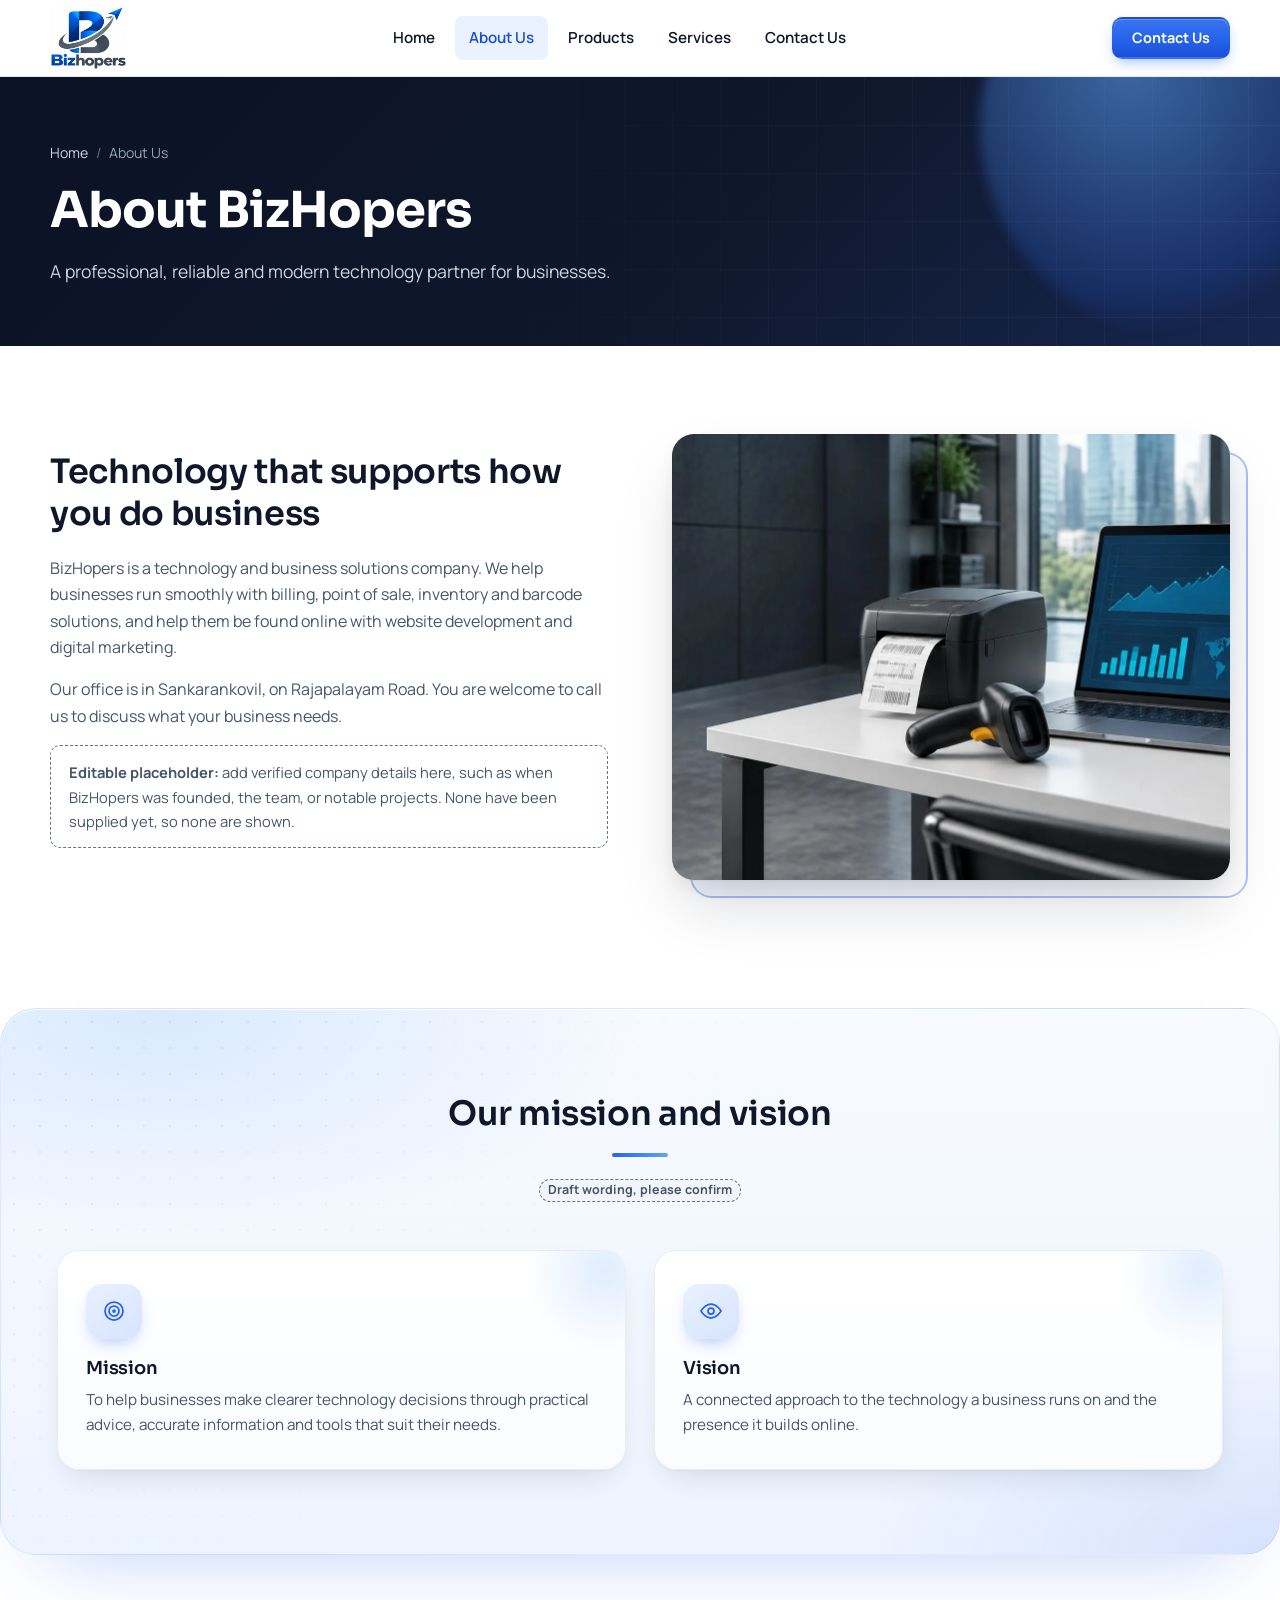
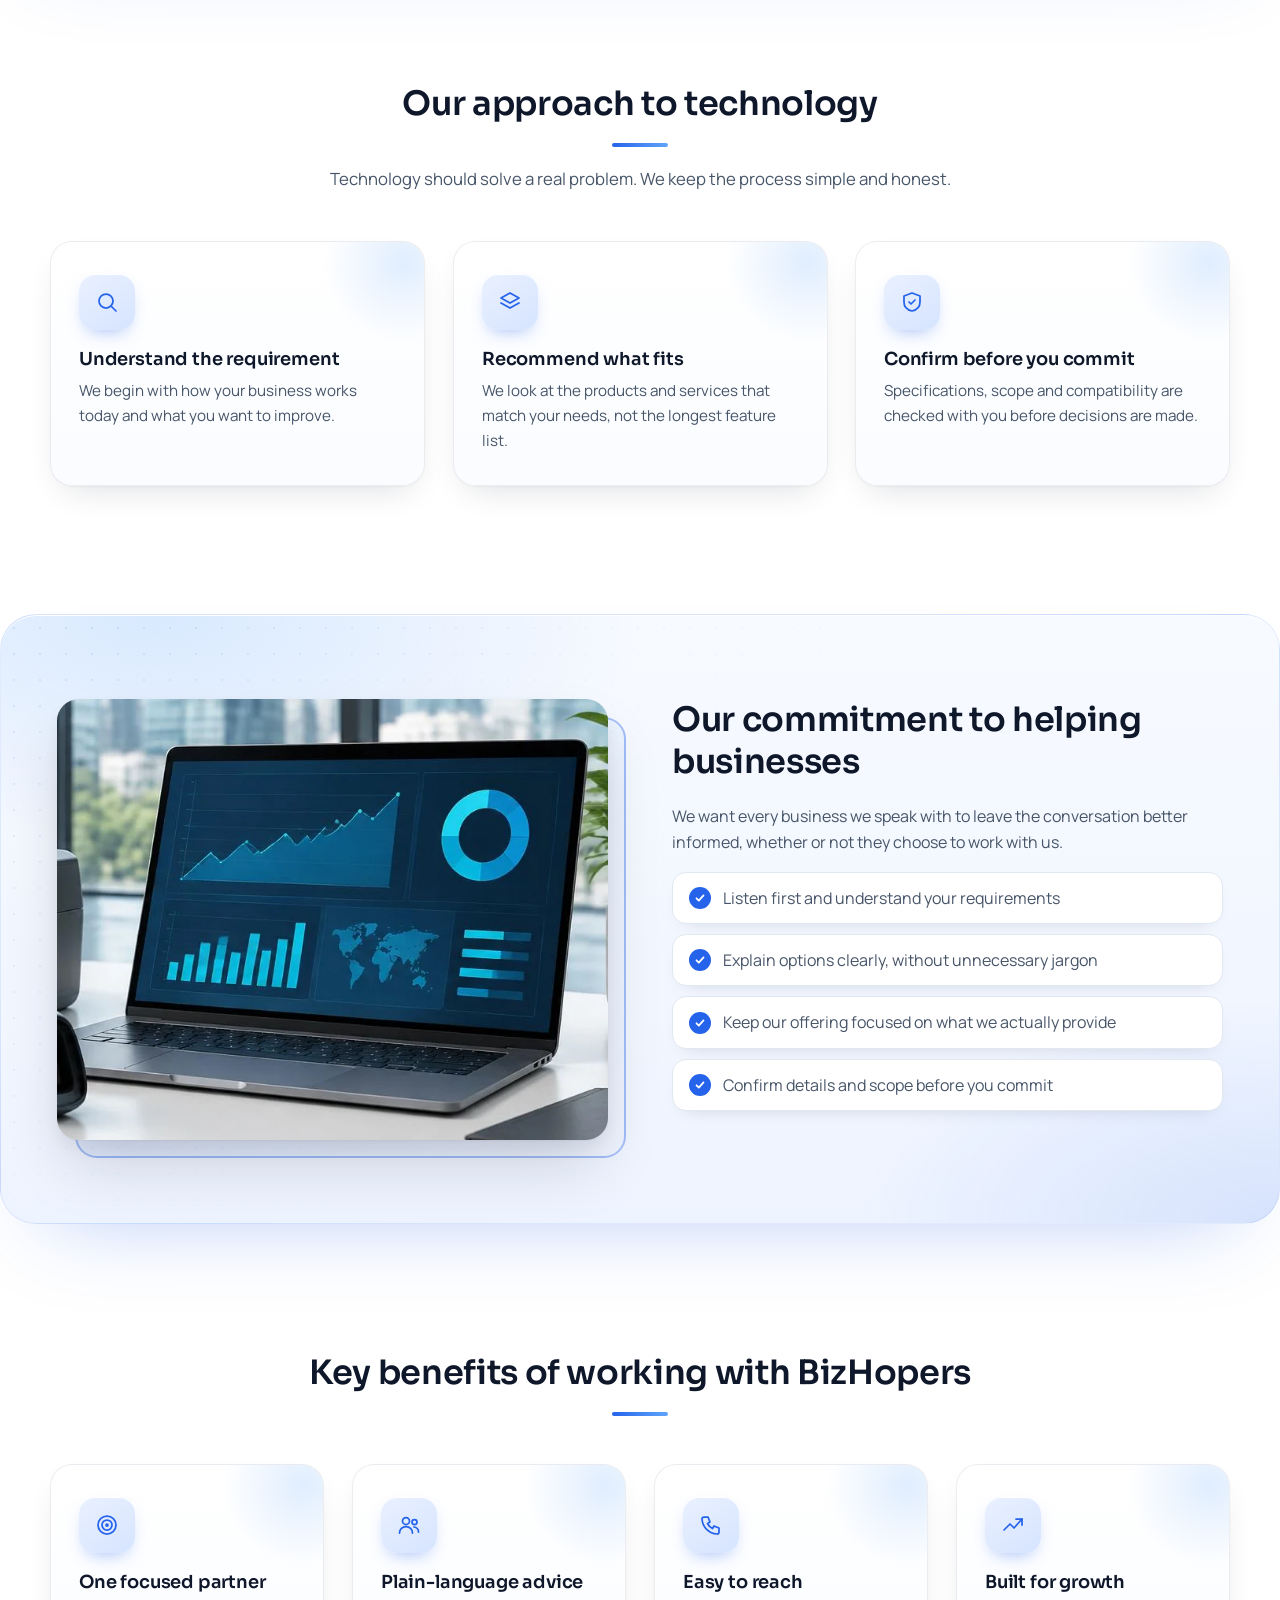
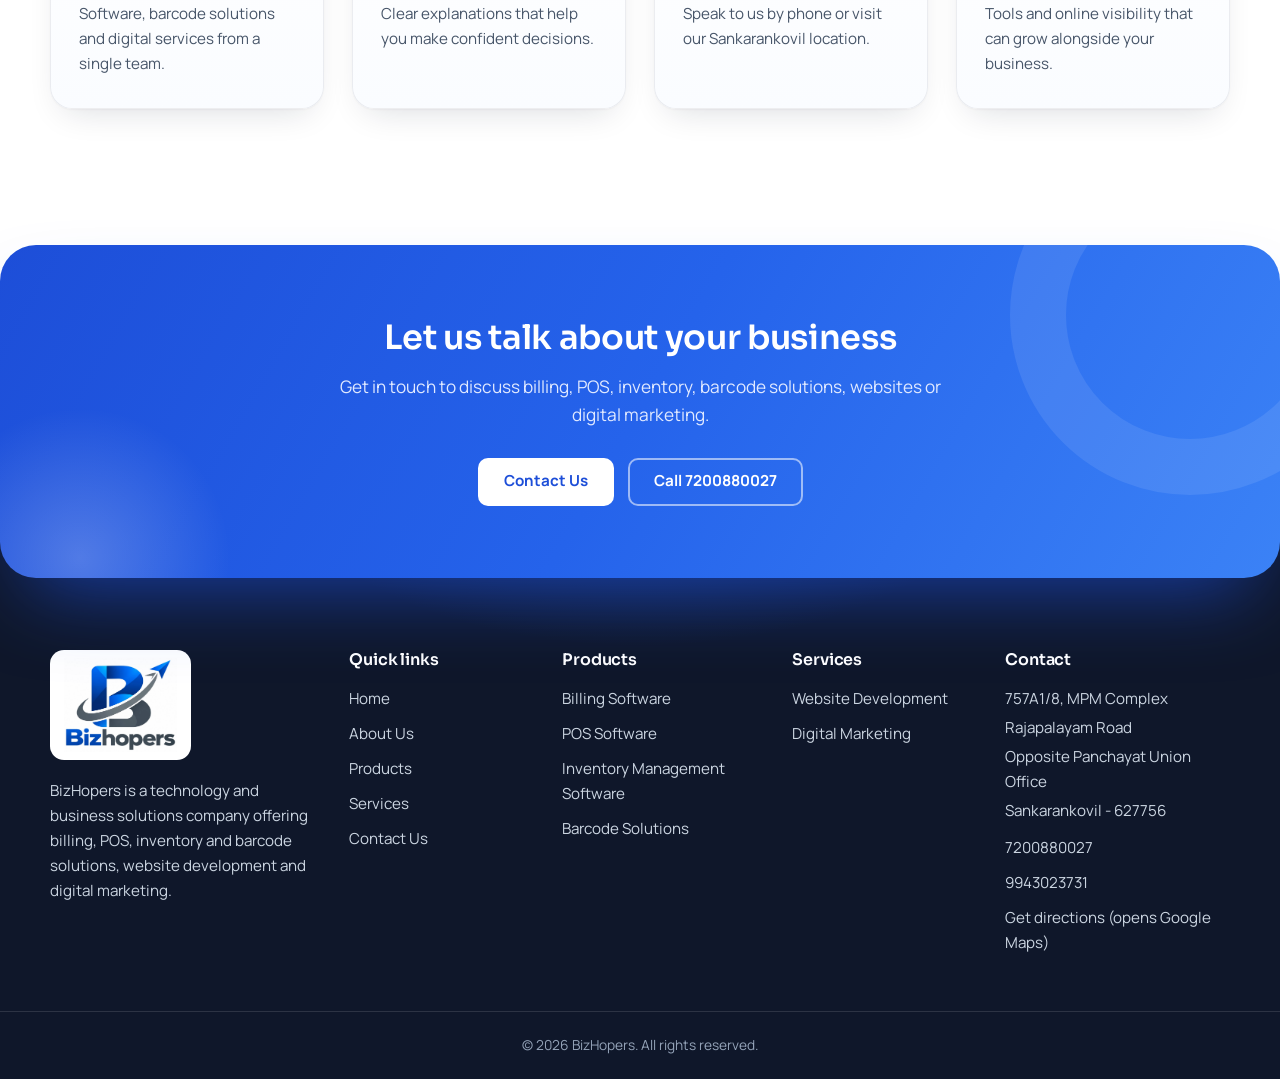
==== about.html @ 930897b9 "Add files via upload" ====
<!DOCTYPE html>
<html lang="en">
<head>
<meta charset="utf-8">
<meta name="viewport" content="width=device-width, initial-scale=1">
<title>About Us | BizHopers Technology &amp; Business Solutions</title>
<meta name="description" content="Learn about BizHopers, a technology and business solutions company in Sankarankovil offering billing, POS, inventory, barcode, website and digital marketing solutions.">
<meta property="og:title" content="About Us | BizHopers Technology &amp; Business Solutions">
<meta property="og:description" content="Learn about BizHopers, a technology and business solutions company in Sankarankovil offering billing, POS, inventory, barcode, website and digital marketing solutions.">
<meta property="og:type" content="website">
<meta name="theme-color" content="#0F172A">
<link rel="icon" type="image/png" sizes="32x32" href="images/favicon-32.png">
<link rel="apple-touch-icon" href="images/favicon-192.png">
<link rel="preconnect" href="https://fonts.googleapis.com">
<link rel="preconnect" href="https://fonts.gstatic.com" crossorigin>
<link rel="stylesheet" href="https://fonts.googleapis.com/css2?family=Manrope:wght@400;600;700&amp;family=Sora:wght@600;700&amp;display=swap">
<link rel="stylesheet" href="css/style.css">
<link rel="stylesheet" href="css/fx.css">
</head>
<body>
<svg xmlns="http://www.w3.org/2000/svg" hidden aria-hidden="true" style="display:none"><symbol id="i-receipt" viewBox="0 0 24 24"><path d="M6 3h12v18l-3-2-3 2-3-2-3 2z"/><path d="M9 8h6M9 12h6"/></symbol><symbol id="i-pos" viewBox="0 0 24 24"><rect x="3" y="4" width="18" height="12" rx="2"/><path d="M8 20h8M12 16v4"/></symbol><symbol id="i-boxes" viewBox="0 0 24 24"><path d="M12 3l8 4.5v9L12 21l-8-4.5v-9z"/><path d="M4 7.5l8 4.5 8-4.5M12 12v9"/></symbol><symbol id="i-barcode" viewBox="0 0 24 24"><path d="M4 5v14M7 5v14M11 5v14M14 5v14M17 5v14M20 5v14"/></symbol><symbol id="i-globe" viewBox="0 0 24 24"><circle cx="12" cy="12" r="9"/><path d="M3 12h18M12 3c3 3 3 15 0 18M12 3c-3 3-3 15 0 18"/></symbol><symbol id="i-megaphone" viewBox="0 0 24 24"><path d="M3 11v2a1 1 0 0 0 1 1h3l8 4V6L7 10H4a1 1 0 0 0-1 1z"/><path d="M19 9a4 4 0 0 1 0 6"/></symbol><symbol id="i-phone" viewBox="0 0 24 24"><path d="M5 4h4l2 5-2.5 1.5a11 11 0 0 0 5 5L15 13l5 2v4a2 2 0 0 1-2 2A16 16 0 0 1 3 6a2 2 0 0 1 2-2z"/></symbol><symbol id="i-pin" viewBox="0 0 24 24"><path d="M12 21s7-6.2 7-11a7 7 0 0 0-14 0c0 4.8 7 11 7 11z"/><circle cx="12" cy="10" r="2.5"/></symbol><symbol id="i-bolt" viewBox="0 0 24 24"><path d="M13 2L4 14h7l-1 8 9-12h-7z"/></symbol><symbol id="i-target" viewBox="0 0 24 24"><circle cx="12" cy="12" r="9"/><circle cx="12" cy="12" r="5"/><circle cx="12" cy="12" r="1"/></symbol><symbol id="i-trend" viewBox="0 0 24 24"><path d="M3 17l6-6 4 4 8-9"/><path d="M15 6h6v6"/></symbol><symbol id="i-layers" viewBox="0 0 24 24"><path d="M12 3l9 5-9 5-9-5z"/><path d="M3 13l9 5 9-5"/></symbol><symbol id="i-users" viewBox="0 0 24 24"><circle cx="9" cy="8" r="3.5"/><path d="M2.5 20a6.5 6.5 0 0 1 13 0"/><circle cx="17.5" cy="9" r="2.5"/><path d="M17 14a5 5 0 0 1 4.5 5"/></symbol><symbol id="i-shield" viewBox="0 0 24 24"><path d="M12 3l8 3v6c0 5-3.5 8-8 9-4.5-1-8-4-8-9V6z"/><path d="M9 12l2 2 4-4"/></symbol><symbol id="i-search" viewBox="0 0 24 24"><circle cx="11" cy="11" r="7"/><path d="M16.5 16.5L21 21"/></symbol><symbol id="i-share" viewBox="0 0 24 24"><circle cx="6" cy="12" r="2.5"/><circle cx="18" cy="6" r="2.5"/><circle cx="18" cy="18" r="2.5"/><path d="M8.2 10.8l7.6-3.6M8.2 13.2l7.6 3.6"/></symbol><symbol id="i-file" viewBox="0 0 24 24"><path d="M7 3h7l5 5v13H7z"/><path d="M14 3v5h5M10 13h6M10 17h6"/></symbol><symbol id="i-mobile" viewBox="0 0 24 24"><rect x="7" y="2.5" width="10" height="19" rx="2"/><path d="M11 18.5h2"/></symbol><symbol id="i-gauge" viewBox="0 0 24 24"><path d="M4 18a9 9 0 1 1 16 0"/><path d="M12 14l4-5"/></symbol><symbol id="i-layout" viewBox="0 0 24 24"><rect x="3" y="4" width="18" height="16" rx="2"/><path d="M3 9h18M9 9v11"/></symbol><symbol id="i-eye" viewBox="0 0 24 24"><path d="M2 12s4-7 10-7 10 7 10 7-4 7-10 7S2 12 2 12z"/><circle cx="12" cy="12" r="3"/></symbol><symbol id="i-info" viewBox="0 0 24 24"><circle cx="12" cy="12" r="9"/><path d="M12 11v5M12 8h.01"/></symbol><symbol id="i-menu" viewBox="0 0 24 24"><path d="M4 7h16M4 12h16M4 17h16"/></symbol><symbol id="i-close" viewBox="0 0 24 24"><path d="M6 6l12 12M18 6L6 18"/></symbol></svg>
<a class="skip-link" href="#main">Skip to content</a>
<header class="site-header"><div class="container">
  <a class="brand" href="index.html" aria-label="BizHopers home"><img src="images/logo-header.webp" width="1191" height="989" alt="BizHopers logo"></a>
  <nav class="nav" id="primary-nav" aria-label="Main"><a class="nav-link" href="index.html">Home</a><a class="nav-link" href="about.html" aria-current="page">About Us</a><a class="nav-link" href="products.html">Products</a><a class="nav-link" href="services.html">Services</a><a class="nav-link" href="contact.html">Contact Us</a><a class="btn btn--primary btn--sm nav-cta" href="contact.html">Contact Us</a></nav>
  <div class="header-cta">
    <a class="btn btn--primary btn--sm" href="contact.html">Contact Us</a>
    <button class="nav-toggle" id="nav-toggle" type="button" aria-expanded="false" aria-controls="primary-nav" aria-label="Open menu">
      <svg class="icon icon-open" aria-hidden="true" focusable="false"><use href="#i-menu"/></svg><svg class="icon icon-close" aria-hidden="true" focusable="false"><use href="#i-close"/></svg>
    </button>
  </div>
</div></header>
<main id="main">
<section class="page-banner"><div class="container">
  <ol class="breadcrumb" aria-label="Breadcrumb" style="list-style:none;padding:0;margin:0 0 18px"><li><a href="index.html">Home</a></li><li aria-current="page">About Us</li></ol>
  <h1>About BizHopers</h1>
  <p>A professional, reliable and modern technology partner for businesses.</p>
</div></section>
<section class="section" aria-labelledby="who-h"><div class="container split">
  <div>
    <h2 id="who-h">Technology that supports how you do business</h2>
    <p>BizHopers is a technology and business solutions company. We help businesses run smoothly with billing, point of sale, inventory and barcode solutions, and help them be found online with website development and digital marketing.</p>
    <p>Our office is in Sankarankovil, on Rajapalayam Road. You are welcome to call us to discuss what your business needs.</p>
    <p class="placeholder-note"><strong>Editable placeholder:</strong> add verified company details here, such as when BizHopers was founded, the team, or notable projects. None have been supplied yet, so none are shown.</p>
  </div>
  <div class="split-media"><img class="ratio-5-4" src="images/workspace-hardware.webp" width="1120" height="924" alt="Barcode scanner, label printer and a laptop showing a business dashboard on a desk" loading="lazy" style="object-position:50% 55%"></div>
</div></section>

<section class="section section--alt" aria-labelledby="mv-h"><div class="container">
  <div class="section-head"><h2 id="mv-h">Our mission and vision</h2><p class="tag" style="font-size:.78rem">Draft wording, please confirm</p></div>
  <div class="grid grid--2">
    <article class="feature"><div class="ico"><svg class="icon" aria-hidden="true" focusable="false"><use href="#i-target"/></svg></div><h3>Mission</h3><p>To help businesses make clearer technology decisions through practical advice, accurate information and tools that suit their needs.</p></article>
    <article class="feature"><div class="ico"><svg class="icon" aria-hidden="true" focusable="false"><use href="#i-eye"/></svg></div><h3>Vision</h3><p>A connected approach to the technology a business runs on and the presence it builds online.</p></article>
  </div>
</div></section>

<section class="section" aria-labelledby="approach-h"><div class="container">
  <div class="section-head"><h2 id="approach-h">Our approach to technology</h2><p>Technology should solve a real problem. We keep the process simple and honest.</p></div>
  <div class="grid grid--3"><div class="feature"><div class="ico"><svg class="icon" aria-hidden="true" focusable="false"><use href="#i-search"/></svg></div><h3>Understand the requirement</h3><p>We begin with how your business works today and what you want to improve.</p></div><div class="feature"><div class="ico"><svg class="icon" aria-hidden="true" focusable="false"><use href="#i-layers"/></svg></div><h3>Recommend what fits</h3><p>We look at the products and services that match your needs, not the longest feature list.</p></div><div class="feature"><div class="ico"><svg class="icon" aria-hidden="true" focusable="false"><use href="#i-shield"/></svg></div><h3>Confirm before you commit</h3><p>Specifications, scope and compatibility are checked with you before decisions are made.</p></div></div>
</div></section>

<section class="section section--alt" aria-labelledby="commit-h"><div class="container split split--rev">
  <div class="split-media"><img class="ratio-5-4" src="images/workspace-dashboard.webp" width="700" height="560" alt="Laptop screen showing a business analytics dashboard with charts" loading="lazy"></div>
  <div>
    <h2 id="commit-h">Our commitment to helping businesses</h2>
    <p>We want every business we speak with to leave the conversation better informed, whether or not they choose to work with us.</p>
    <ul class="checks">
      <li>Listen first and understand your requirements</li>
      <li>Explain options clearly, without unnecessary jargon</li>
      <li>Keep our offering focused on what we actually provide</li>
      <li>Confirm details and scope before you commit</li>
    </ul>
  </div>
</div></section>

<section class="section" aria-labelledby="ben-h"><div class="container">
  <div class="section-head"><h2 id="ben-h">Key benefits of working with BizHopers</h2></div>
  <div class="grid grid--4"><div class="feature"><div class="ico"><svg class="icon" aria-hidden="true" focusable="false"><use href="#i-target"/></svg></div><h3>One focused partner</h3><p>Software, barcode solutions and digital services from a single team.</p></div><div class="feature"><div class="ico"><svg class="icon" aria-hidden="true" focusable="false"><use href="#i-users"/></svg></div><h3>Plain-language advice</h3><p>Clear explanations that help you make confident decisions.</p></div><div class="feature"><div class="ico"><svg class="icon" aria-hidden="true" focusable="false"><use href="#i-phone"/></svg></div><h3>Easy to reach</h3><p>Speak to us by phone or visit our Sankarankovil location.</p></div><div class="feature"><div class="ico"><svg class="icon" aria-hidden="true" focusable="false"><use href="#i-trend"/></svg></div><h3>Built for growth</h3><p>Tools and online visibility that can grow alongside your business.</p></div></div>
</div></section>

<section class="cta"><div class="container">
  <h2>Let us talk about your business</h2>
  <p>Get in touch to discuss billing, POS, inventory, barcode solutions, websites or digital marketing.</p>
  <div class="btn-row"><a class="btn btn--light" href="contact.html">Contact Us</a><a class="btn btn--ghost-light" href="tel:+917200880027">Call 7200880027</a></div>
</div></section>

</main>
<footer class="site-footer"><div class="container">
  <div class="footer-grid">
    <div class="footer-brand">
      <img src="images/logo-header.webp" width="1191" height="989" alt="BizHopers logo" loading="lazy">
      <p>BizHopers is a technology and business solutions company offering billing, POS, inventory and barcode solutions, website development and digital marketing.</p>
    </div>
    <div><h3>Quick links</h3><ul><li><a href="index.html">Home</a></li><li><a href="about.html">About Us</a></li><li><a href="products.html">Products</a></li><li><a href="services.html">Services</a></li><li><a href="contact.html">Contact Us</a></li></ul></div>
    <div><h3>Products</h3><ul><li><a href="products.html#billing">Billing Software</a></li><li><a href="products.html#pos">POS Software</a></li><li><a href="products.html#inventory">Inventory Management Software</a></li><li><a href="products.html#barcode">Barcode Solutions</a></li></ul></div>
    <div><h3>Services</h3><ul><li><a href="services.html#website">Website Development</a></li><li><a href="services.html#marketing">Digital Marketing</a></li></ul></div>
    <div><h3>Contact</h3>
      <address><span>757A1/8, MPM Complex</span><span>Rajapalayam Road</span><span>Opposite Panchayat Union Office</span><span>Sankarankovil - 627756</span></address>
      <ul><li><a href="tel:+917200880027">7200880027</a></li><li><a href="tel:+919943023731">9943023731</a></li>
      <li><a href="https://www.google.com/maps/search/?api=1&query=757A1%2F8%2C+MPM+Complex%2C+Rajapalayam+Road%2C+Sankarankovil+627756" target="_blank" rel="noopener">Get directions (opens Google Maps)</a></li></ul>
    </div>
  </div>
</div>
<div class="footer-bottom"><div class="container">&copy; <span data-year>2026</span> BizHopers. All rights reserved.</div></div>
</footer>
<script src="js/main.js" defer></script>
<script src="js/fx.js" defer></script>
</body>
</html>
---- css/style.css ----
/* BizHopers - shared stylesheet (all five pages)
   Brand: Primary Blue #2563EB, Dark Navy #0F172A, Gray #64748B, Light Gray #F1F5F9, White #FFFFFF */

:root{
  --blue:#2563EB; --blue-700:#1D4ED8; --blue-50:#EAF1FF;
  --navy:#0F172A; --navy-600:#1E293B;
  --gray:#64748B; --gray-700:#475569; --gray-300:#CBD5E1; --gray-200:#E2E8F0;
  --light:#F1F5F9; --white:#fff;
  --ok-bg:#DCFCE7; --ok-fg:#166534; --err-bg:#FEE2E2; --err-fg:#991B1B;
  --font-body:"Manrope",system-ui,-apple-system,"Segoe UI",Roboto,Arial,sans-serif;
  --font-head:"Sora","Manrope",system-ui,-apple-system,"Segoe UI",Roboto,Arial,sans-serif;
  --radius:16px; --radius-sm:10px;
  --shadow:0 1px 2px rgba(15,23,42,.05),0 10px 28px rgba(15,23,42,.07);
  --shadow-lg:0 2px 4px rgba(15,23,42,.05),0 24px 56px rgba(15,23,42,.14);
  --container:1180px; --gutter:24px;
}

*,*::before,*::after{box-sizing:border-box}
html{scroll-behavior:smooth;-webkit-text-size-adjust:100%}
body{margin:0;font-family:var(--font-body);font-size:1rem;line-height:1.65;color:var(--gray-700);background:var(--white);-webkit-font-smoothing:antialiased}
img,svg{max-width:100%;display:block}
img{height:auto}
a{color:var(--blue);text-decoration:none}
a:hover{color:var(--blue-700)}
h1,h2,h3,h4{font-family:var(--font-head);color:var(--navy);line-height:1.25;margin:0 0 .5em;font-weight:600;letter-spacing:-.01em}
h1{font-size:clamp(2rem,1.4rem + 2.6vw,3.1rem);line-height:1.15;letter-spacing:-.02em;font-weight:700}
h2{font-size:clamp(1.55rem,1.25rem + 1.2vw,2.1rem)}
h3{font-size:1.2rem}
h4{font-size:.95rem}
p{margin:0 0 1em}
ul{margin:0;padding:0;list-style:none}
:focus-visible{outline:3px solid var(--blue);outline-offset:3px;border-radius:6px}
.visually-hidden{position:absolute!important;width:1px;height:1px;overflow:hidden;clip:rect(0 0 0 0);white-space:nowrap}
.skip-link{position:absolute;left:12px;top:-60px;background:var(--navy);color:#fff;padding:10px 16px;border-radius:8px;z-index:200}
.skip-link:focus{top:12px;color:#fff}
.icon{width:24px;height:24px;fill:none;stroke:currentColor;stroke-width:1.75;stroke-linecap:round;stroke-linejoin:round;flex:none}

.container{width:100%;max-width:calc(var(--container) + var(--gutter)*2);margin-inline:auto;padding-inline:var(--gutter)}
.section{padding:88px 0}
.section--alt{background:var(--light)}
.section-head{max-width:680px;margin:0 auto 48px;text-align:center}
.section-head p{color:var(--gray-700);font-size:1.05rem;margin:0}
.lead{font-size:1.125rem;color:var(--gray-700)}
.center{text-align:center}

/* Buttons */
.btn{display:inline-flex;align-items:center;justify-content:center;gap:8px;min-height:48px;padding:12px 24px;border-radius:var(--radius-sm);border:2px solid transparent;font:700 .95rem/1.2 var(--font-body);cursor:pointer;text-align:center;transition:background-color .2s,border-color .2s,color .2s,box-shadow .2s}
.btn--primary{background:var(--blue);color:#fff}
.btn--primary:hover{background:var(--blue-700);color:#fff;box-shadow:0 6px 16px rgba(37,99,235,.28)}
.btn--outline{background:transparent;color:var(--navy);border-color:var(--gray-300)}
.btn--outline:hover{border-color:var(--blue);color:var(--blue)}
.btn--light{background:#fff;color:var(--blue-700)}
.btn--light:hover{background:var(--light);color:var(--blue-700)}
.btn--ghost-light{background:transparent;color:#fff;border-color:rgba(255,255,255,.55)}
.btn--ghost-light:hover{background:rgba(255,255,255,.12);color:#fff;border-color:#fff}
.btn--sm{min-height:42px;padding:9px 18px;font-size:.9rem}
.btn-row{display:flex;flex-wrap:wrap;gap:14px}

/* Top bar */
.topbar{background:var(--navy);color:#CBD5E1;font-size:.85rem}
.topbar .container{display:flex;justify-content:space-between;align-items:center;gap:16px;min-height:40px;flex-wrap:wrap}
.topbar a{color:#fff;font-weight:600}
.topbar a:hover{color:#BFD3FF}
.topbar-address{margin:0;display:flex;align-items:center;gap:8px}
.topbar ul{display:flex;gap:22px;flex-wrap:wrap}
.topbar li{display:flex;align-items:center;gap:8px}
.topbar .icon{width:16px;height:16px}

/* Header */
.site-header{position:sticky;top:0;z-index:100;background:rgba(255,255,255,.97);border-bottom:1px solid var(--gray-200);backdrop-filter:saturate(1.4) blur(8px)}
.site-header .container{display:flex;align-items:center;justify-content:space-between;gap:20px;min-height:76px}
.brand{display:flex;align-items:center;flex:none}
.brand img{height:64px;width:auto}
.nav{display:flex;align-items:center;gap:6px}
.nav a.nav-link{display:block;padding:9px 14px;border-radius:8px;color:var(--navy);font-weight:600;font-size:.95rem;transition:background-color .2s,color .2s}
.nav a.nav-link:hover{background:var(--light);color:var(--blue)}
.nav a.nav-link[aria-current="page"]{background:var(--blue-50);color:var(--blue-700)}
.header-cta{display:flex;align-items:center;gap:12px}
.nav-toggle{display:none;width:46px;height:46px;border:1px solid var(--gray-300);border-radius:10px;background:#fff;color:var(--navy);cursor:pointer;align-items:center;justify-content:center}
.nav-toggle .icon-close{display:none}
.nav-toggle[aria-expanded="true"] .icon-open{display:none}
.nav-toggle[aria-expanded="true"] .icon-close{display:block}

/* Hero (home) */
.hero{background:var(--light);padding:72px 0 128px;overflow:hidden}
.hero .container{display:grid;grid-template-columns:minmax(0,1.02fr) minmax(0,1fr);gap:56px;align-items:center}
.hero h1{margin-bottom:.45em;max-width:16ch}
.hero .lead{max-width:48ch;margin-bottom:1.8em}
.hero-media{position:relative}
.hero-media picture,.hero-media img{width:100%}
.hero-media img{aspect-ratio:5/4;object-fit:cover;object-position:92% 50%;border-radius:22px;box-shadow:var(--shadow-lg);background:var(--gray-200)}

.quick{position:relative;margin-top:-72px;z-index:2}
.quick ul{display:grid;grid-template-columns:repeat(4,1fr);background:#fff;border-radius:var(--radius);box-shadow:var(--shadow-lg);border:1px solid var(--gray-200)}
.quick li+li{border-left:1px solid var(--gray-200)}
.quick a{display:flex;gap:16px;align-items:center;padding:26px 24px;color:var(--navy);height:100%;transition:background-color .2s}
.quick a:hover{background:var(--light);color:var(--navy)}
.quick .ico{width:48px;height:48px;border-radius:12px;background:var(--blue-50);color:var(--blue);display:grid;place-items:center;flex:none}
.quick strong{display:block;font-family:var(--font-head);font-size:1rem;line-height:1.3}
.quick span.sub{display:block;font-size:.85rem;color:var(--gray-700);line-height:1.4;margin-top:2px}

/* Page banner (inner pages) */
.page-banner{background:var(--navy);color:#CBD5E1;padding:64px 0 60px;position:relative;overflow:hidden}
.page-banner::after{content:"";position:absolute;right:-120px;top:-160px;width:420px;height:420px;border-radius:50%;background:rgba(37,99,235,.28)}
.page-banner .container{position:relative;z-index:1}
.page-banner h1{color:#fff;margin-bottom:.35em}
.page-banner p{max-width:60ch;margin:0;font-size:1.1rem}
.breadcrumb{display:flex;gap:8px;font-size:.88rem;margin-bottom:18px;color:#94A3B8}
.breadcrumb a{color:#CBD5E1}
.breadcrumb a:hover{color:#fff}
.breadcrumb li+li::before{content:"/";margin-right:8px;color:#64748B}

/* Split layouts */
.split{display:grid;grid-template-columns:minmax(0,1fr) minmax(0,1fr);gap:64px;align-items:center}
.split--rev .split-media{order:-1}
.split-media img,.split-media picture{width:100%}
.split-media img{border-radius:20px;box-shadow:var(--shadow);object-fit:cover;background:var(--gray-200)}
.split-media .ratio-4-3{aspect-ratio:4/3}
.split-media .ratio-5-4{aspect-ratio:5/4}
.split h2{margin-bottom:.6em}

.checks{display:grid;gap:12px;margin:0 0 28px}
.checks li{display:flex;gap:12px;align-items:flex-start;color:var(--gray-700)}
.checks li::before{content:"";flex:none;width:22px;height:22px;margin-top:2px;border-radius:50%;background:var(--blue-50) url("data:image/svg+xml,%3Csvg xmlns='http://www.w3.org/2000/svg' viewBox='0 0 24 24' fill='none' stroke='%232563EB' stroke-width='3' stroke-linecap='round' stroke-linejoin='round'%3E%3Cpath d='M6 12.5l4 4 8-9'/%3E%3C/svg%3E") center/14px no-repeat}

/* Cards */
.grid{display:grid;gap:28px}
.grid--2{grid-template-columns:repeat(2,minmax(0,1fr))}
.grid--3{grid-template-columns:repeat(3,minmax(0,1fr))}
.grid--4{grid-template-columns:repeat(4,minmax(0,1fr))}
.grid--five{grid-template-columns:repeat(6,minmax(0,1fr))}
.grid--five>*{grid-column:span 2}
.grid--five>:nth-child(n+4){grid-column:span 3}
.card{background:#fff;border:1px solid var(--gray-200);border-radius:var(--radius);box-shadow:var(--shadow);display:flex;flex-direction:column;overflow:hidden;min-width:0}
.card-media{position:relative;aspect-ratio:16/10;background:var(--light);overflow:hidden}
.card-media img,.card-media picture{width:100%;height:100%}
.card-media img{object-fit:cover}
.card-media[data-label]::after{content:attr(data-label);position:absolute;left:14px;bottom:14px;background:rgba(255,255,255,.94);color:var(--gray-700);font-size:.75rem;font-weight:700;padding:4px 10px;border-radius:999px;border:1px solid var(--gray-200)}
.card-body{display:flex;flex-direction:column;flex:1;padding:26px 26px 28px}
.card-body h3{margin-bottom:.4em}
.card-body > p{color:var(--gray-700)}
.card-actions{margin-top:auto;padding-top:20px}
.text-link{display:inline-flex;align-items:center;gap:6px;font-weight:700;color:var(--blue)}
.text-link:hover{color:var(--blue-700);text-decoration:underline;text-underline-offset:4px}

.product-card .lists{display:grid;grid-template-columns:1fr 1fr;gap:20px;margin:6px 0 4px}
.product-card h4{margin-bottom:.6em;display:flex;align-items:center;gap:8px;flex-wrap:wrap}
.product-card ul{display:grid;gap:8px;font-size:.92rem}
.product-card li{position:relative;padding-left:20px;line-height:1.5}
.product-card li::before{content:"";position:absolute;left:0;top:.5em;width:8px;height:8px;border-radius:50%;background:var(--blue)}
.tag{display:inline-block;font:700 .7rem/1 var(--font-body);color:var(--gray-700);background:var(--light);border:1px dashed var(--gray);padding:4px 8px;border-radius:999px}

.notice{display:flex;gap:12px;align-items:flex-start;background:var(--blue-50);border:1px solid #BFD3FF;color:#1E3A8A;border-radius:var(--radius-sm);padding:14px 18px;font-size:.92rem;line-height:1.55}
.notice .icon{margin-top:2px;width:20px;height:20px}
.notice--ok{background:var(--ok-bg);border-color:#86EFAC;color:var(--ok-fg)}
.notice--err{background:var(--err-bg);border-color:#FCA5A5;color:var(--err-fg)}
.notice p{margin:0}
.notice p+p{margin-top:.4em}
.placeholder-note{border:1px dashed var(--gray);border-radius:var(--radius-sm);padding:14px 18px;font-size:.92rem;color:var(--gray-700);background:#fff}

/* Feature items */
.feature{background:#fff;border:1px solid var(--gray-200);border-radius:var(--radius);padding:28px;box-shadow:var(--shadow);min-width:0}
.feature .ico{width:52px;height:52px;border-radius:14px;background:var(--blue-50);color:var(--blue);display:grid;place-items:center;margin-bottom:18px}
.feature h3{font-size:1.08rem;margin-bottom:.4em}
.feature p{margin:0;font-size:.95rem;color:var(--gray-700)}

/* Service panels (home) */
.panel-list{margin:0 0 24px;display:grid;gap:10px}
.panel-list li{display:flex;gap:10px;align-items:flex-start}
.panel-list li::before{content:"";flex:none;width:8px;height:8px;margin-top:.62em;border-radius:50%;background:var(--blue)}

/* Benefits band */
.band{background:var(--navy);color:#CBD5E1;padding:88px 0}
.band .section-head h2{color:#fff}
.band .section-head p{color:#CBD5E1}
.benefits{display:grid;grid-template-columns:repeat(4,minmax(0,1fr))}
.benefit{padding:8px 28px}
.benefit+.benefit{border-left:1px solid rgba(255,255,255,.14)}
.benefit .ico{width:48px;height:48px;border-radius:12px;background:rgba(37,99,235,.28);color:#BFD3FF;display:grid;place-items:center;margin-bottom:18px}
.benefit h3{color:#fff;font-size:1.1rem}
.benefit p{margin:0;font-size:.95rem}

/* CTA */
.cta{background:var(--blue);color:#fff;padding:72px 0;text-align:center}
.cta h2{color:#fff;margin-bottom:.4em}
.cta p{max-width:56ch;margin:0 auto 28px;color:#E0E9FF;font-size:1.08rem}
.cta .btn-row{justify-content:center}

/* Hardware range */
.hw{padding:20px;text-align:center}
.hw .hw-img{aspect-ratio:460/424;background:#FAFCFE;border:1px solid var(--gray-200);border-radius:12px;overflow:hidden;margin-bottom:16px}
.hw img{width:100%;height:100%;object-fit:contain}
.hw h3{font-size:1.05rem;margin-bottom:.15em}
.hw p{font-size:.9rem;margin:0 0 14px;color:var(--gray-700)}
.hw .card-actions{padding-top:0}

/* Contact */
.contact-layout{display:grid;grid-template-columns:minmax(0,1.35fr) minmax(0,1fr);gap:40px;align-items:start}
.form-card{background:#fff;border:1px solid var(--gray-200);border-radius:var(--radius);box-shadow:var(--shadow);padding:36px}
.form-grid{display:grid;grid-template-columns:1fr 1fr;gap:20px}
.field{display:flex;flex-direction:column;gap:6px;min-width:0}
.field--full{grid-column:1/-1}
.field label{font-weight:700;color:var(--navy);font-size:.92rem}
.field .req{color:var(--err-fg)}
.field input,.field textarea{width:100%;font:inherit;color:var(--navy);background:#fff;border:1.5px solid var(--gray-300);border-radius:10px;padding:12px 14px;min-height:48px;transition:border-color .2s,box-shadow .2s}
.field textarea{min-height:150px;resize:vertical}
.field input:hover,.field textarea:hover{border-color:var(--gray)}
.field input:focus,.field textarea:focus{outline:none;border-color:var(--blue);box-shadow:0 0 0 4px rgba(37,99,235,.18)}
.field .hint{font-size:.82rem;color:var(--gray-700)}
.field .error{display:none;font-size:.85rem;color:var(--err-fg);font-weight:600}
.field.invalid input,.field.invalid textarea{border-color:#DC2626}
.field.invalid .error{display:block}
.hp{position:absolute;left:-9999px;width:1px;height:1px;overflow:hidden}
.form-actions{display:flex;flex-wrap:wrap;gap:16px;align-items:center;margin-top:24px}
.form-status{margin-top:20px}
.form-status:empty{display:none}
.info-card{background:var(--light);border-radius:var(--radius);padding:30px;margin-bottom:20px}
.info-card:last-child{margin-bottom:0}
.info-card h2,.info-card h3{font-size:1.1rem;margin-bottom:.9em}
.info-list{display:grid;gap:16px}
.info-list li{display:flex;gap:14px;align-items:flex-start}
.info-list .ico{width:42px;height:42px;border-radius:12px;background:#fff;color:var(--blue);display:grid;place-items:center;flex:none;border:1px solid var(--gray-200)}
.info-list strong{display:block;color:var(--navy);font-size:.9rem}
.info-list a.tel{font-family:var(--font-head);font-weight:600;font-size:1.1rem;color:var(--navy)}
.info-list a.tel:hover{color:var(--blue)}
address{font-style:normal}

/* Footer */
.site-footer{background:var(--navy);color:#CBD5E1;padding:72px 0 0;font-size:.95rem}
.footer-grid{display:grid;grid-template-columns:1.5fr 1fr 1.1fr 1fr 1.3fr;gap:40px;padding-bottom:56px}
.footer-brand img{height:110px;width:auto;background:#fff;border-radius:14px;padding:8px 14px;margin-bottom:18px}
.footer-brand p{max-width:34ch;margin:0}
.site-footer h3{color:#fff;font-size:1rem;margin-bottom:1em}
.site-footer ul{display:grid;gap:10px}
.site-footer a{color:#CBD5E1}
.site-footer a:hover{color:#fff;text-decoration:underline;text-underline-offset:4px}
.site-footer address{display:grid;gap:4px;margin-bottom:12px}
.footer-bottom{border-top:1px solid rgba(255,255,255,.12);padding:22px 0;font-size:.86rem;color:#94A3B8;text-align:center}

/* Responsive */
@media (max-width:1100px){
  .grid--4{grid-template-columns:repeat(2,minmax(0,1fr))}
  .benefits{grid-template-columns:repeat(2,minmax(0,1fr));row-gap:36px}
  .benefit:nth-child(3){border-left:0}
  .footer-grid{grid-template-columns:1.4fr 1fr 1fr;row-gap:40px}
  .footer-grid>:nth-child(4){grid-column:2}
  .footer-grid>:nth-child(5){grid-column:3}
  .quick ul{grid-template-columns:repeat(2,1fr)}
  .quick li:nth-child(3){border-left:0}
  .quick li:nth-child(n+3){border-top:1px solid var(--gray-200)}
}
@media (max-width:960px){
  .nav-toggle{display:inline-flex}
  .header-cta .btn{display:none}
  .site-header .container{flex-wrap:wrap}
  .nav{display:none;order:3;flex-basis:100%;flex-direction:column;align-items:stretch;gap:2px;padding:6px 0 16px}
  .nav.is-open{display:flex}
  .nav a.nav-link{padding:13px 14px}
  .nav .nav-cta{display:inline-flex;margin-top:10px}
  .hero{padding:48px 0 112px}
  .hero .container,.split,.contact-layout{grid-template-columns:minmax(0,1fr);gap:40px}
  .hero h1{max-width:none}
  .split--rev .split-media{order:0}
  .grid--3,.grid--five{grid-template-columns:repeat(2,minmax(0,1fr))}
  .grid--five>*,.grid--five>:nth-child(n+4){grid-column:auto}
  .grid--five>:last-child{grid-column:1/-1}
  .section{padding:72px 0}
  .band{padding:72px 0}
}
@media (min-width:961px){.nav .nav-cta{display:none}}
@media (max-width:700px){
  :root{--gutter:20px}
  .topbar .topbar-address{display:none}
  .topbar .container{justify-content:center}
  .site-header .container{min-height:68px}
  .brand img{height:56px}
  .grid--2,.grid--3,.grid--4,.grid--five,.benefits{grid-template-columns:minmax(0,1fr)}
  .grid--five>:last-child{grid-column:auto}
  .product-card .lists,.form-grid{grid-template-columns:minmax(0,1fr)}
  .benefit{padding:0}
  .benefit+.benefit{border-left:0;padding-top:28px;border-top:1px solid rgba(255,255,255,.14)}
  .quick a{flex-direction:column;align-items:flex-start;gap:12px;padding:20px 18px}
  .quick{margin-top:-64px}
  .footer-grid{grid-template-columns:minmax(0,1fr)}
  .footer-grid>:nth-child(n){grid-column:auto}
  .form-card{padding:24px}
  .section-head{margin-bottom:36px}
  .btn-row .btn,.form-actions .btn{width:100%}
  .card-body{padding:22px}
}
@media (prefers-reduced-motion:reduce){html{scroll-behavior:auto}*{transition:none!important}}
---- css/fx.css ----
/* BizHopers - premium motion & depth layer.
   Loaded after style.css on every page. Everything here is progressive:
   without JavaScript (or with reduced-motion on) the site shows exactly as before. */

:root{
  --ease-out:cubic-bezier(.16,1,.3,1);
  --ease-soft:cubic-bezier(.22,.8,.3,1);
  --glass:rgba(255,255,255,.72);
  --glass-line:rgba(255,255,255,.7);
  --shadow-depth:0 1px 2px rgba(15,23,42,.04),0 8px 18px rgba(15,23,42,.06),0 32px 64px -12px rgba(15,23,42,.18);
  --blue-glow:0 18px 40px -12px rgba(37,99,235,.45);
}

/* ---------- Scroll progress + header ---------- */
.fx-progress{position:fixed;left:0;top:0;height:3px;width:100%;z-index:300;transform-origin:0 50%;transform:scaleX(0);background:linear-gradient(90deg,var(--blue),#60A5FA 60%,#93C5FD);pointer-events:none}
.site-header{transition:box-shadow .35s var(--ease-soft),background-color .35s}
.site-header .container{transition:min-height .35s var(--ease-soft)}
.brand img{transition:height .35s var(--ease-soft)}
.site-header.is-scrolled{background:rgba(255,255,255,.86);box-shadow:0 10px 30px -14px rgba(15,23,42,.25);backdrop-filter:saturate(1.6) blur(14px);-webkit-backdrop-filter:saturate(1.6) blur(14px)}
@media (min-width:701px){
  .site-header.is-scrolled .container{min-height:68px}
  .site-header.is-scrolled .brand img{height:54px}
}
.nav a.nav-link{position:relative}
.nav a.nav-link:not([aria-current])::after{content:"";position:absolute;left:14px;right:14px;bottom:5px;height:2px;border-radius:2px;background:var(--blue);transform:scaleX(0);transform-origin:left;transition:transform .35s var(--ease-out)}
.nav a.nav-link:not([aria-current]):hover::after{transform:scaleX(1)}

/* ---------- Buttons ---------- */
.btn{position:relative;overflow:hidden;isolation:isolate;transition:background-color .2s,border-color .2s,color .2s,box-shadow .3s var(--ease-soft),transform .3s var(--ease-out)}
.btn--primary{background:linear-gradient(180deg,#3B74F0,var(--blue) 55%,var(--blue-700));box-shadow:0 1px 0 rgba(255,255,255,.25) inset,0 6px 14px -4px rgba(37,99,235,.45)}
.btn--primary:hover{background:linear-gradient(180deg,#3B74F0,var(--blue) 55%,var(--blue-700));box-shadow:0 1px 0 rgba(255,255,255,.3) inset,var(--blue-glow);transform:translateY(-2px)}
.btn--primary:active,.btn--light:active{transform:translateY(0) scale(.98)}
.btn::after{content:"";position:absolute;inset:0;z-index:-1;background:linear-gradient(105deg,transparent 35%,rgba(255,255,255,.45) 50%,transparent 65%);transform:translateX(-120%);transition:transform .7s var(--ease-out)}
.btn:hover::after{transform:translateX(120%)}
.btn--outline:hover,.btn--ghost-light:hover{transform:translateY(-2px)}
.btn--light:hover{transform:translateY(-2px);box-shadow:0 14px 30px -10px rgba(0,0,0,.35)}

/* ---------- Hero: aurora backdrop + 3D scene ---------- */
.hero{position:relative;background:
  radial-gradient(1000px 520px at 85% -10%,rgba(37,99,235,.14),transparent 60%),
  radial-gradient(700px 420px at -5% 105%,rgba(96,165,250,.16),transparent 60%),
  linear-gradient(180deg,#F8FAFF,var(--light))}
.hero::before{content:"";position:absolute;inset:0;pointer-events:none;
  background-image:linear-gradient(rgba(37,99,235,.06) 1px,transparent 1px),linear-gradient(90deg,rgba(37,99,235,.06) 1px,transparent 1px);
  background-size:56px 56px;
  -webkit-mask-image:radial-gradient(ellipse 70% 80% at 70% 40%,#000 10%,transparent 75%);
  mask-image:radial-gradient(ellipse 70% 80% at 70% 40%,#000 10%,transparent 75%)}
.hero .orb{position:absolute;border-radius:50%;filter:blur(60px);pointer-events:none;opacity:.55}
.hero .orb--1{width:340px;height:340px;right:6%;top:-80px;background:#60A5FA;animation:drift 16s ease-in-out infinite alternate}
.hero .orb--2{width:260px;height:260px;left:34%;bottom:-60px;background:#BFD3FF;animation:drift 20s ease-in-out -6s infinite alternate-reverse}
@keyframes drift{to{transform:translate3d(-60px,40px,0) scale(1.15)}}
.hero .container{position:relative;z-index:1}
.hero h1{max-width:15ch}

.scene{position:relative;perspective:1400px;transform-style:preserve-3d;padding:18px 0 34px}
.scene-plane{position:relative;transform-style:preserve-3d;
  transform:rotateY(calc(-9deg + var(--px,0)*7deg)) rotateX(calc(4deg + var(--py,0)*-6deg));
  transition:transform .6s var(--ease-out);will-change:transform}
.scene-plane::before,.scene-plane::after{content:"";position:absolute;inset:0;border-radius:22px;pointer-events:none}
/* stacked sheets behind the photo give real thickness */
.scene-plane::before{background:linear-gradient(135deg,#BFD3FF,#93B4F8);transform:translateZ(-28px) translate(16px,16px);opacity:.55;box-shadow:0 30px 60px -20px rgba(37,99,235,.5)}
.scene-plane::after{background:#fff;border:1px solid var(--gray-200);transform:translateZ(-14px) translate(8px,8px);opacity:.9}
.scene-plane picture{position:relative;display:block;z-index:1;border-radius:22px;overflow:hidden;box-shadow:var(--shadow-depth)}
.scene-plane picture::after{content:"";position:absolute;inset:0;pointer-events:none;border-radius:inherit;
  background:linear-gradient(115deg,rgba(255,255,255,.35) 0%,transparent 38%);mix-blend-mode:soft-light}
.hero-media .scene-plane img{box-shadow:none;border-radius:0}

.chip{position:absolute;z-index:3;display:flex;align-items:center;gap:12px;padding:12px 16px 12px 12px;border-radius:16px;
  background:var(--glass);border:1px solid var(--glass-line);backdrop-filter:blur(14px) saturate(1.5);-webkit-backdrop-filter:blur(14px) saturate(1.5);
  box-shadow:0 1px 0 rgba(255,255,255,.8) inset,0 20px 40px -14px rgba(15,23,42,.35);
  color:var(--navy);font-family:var(--font-head);line-height:1.25;white-space:nowrap;
  transform:translate3d(calc(var(--px,0)*var(--d,30)*1px),calc(var(--py,0)*var(--d,30)*1px),var(--z,60px));
  transition:transform .6s var(--ease-out)}
.chip .ico{width:38px;height:38px;border-radius:11px;display:grid;place-items:center;color:#fff;background:linear-gradient(145deg,#4F8AF7,var(--blue-700));box-shadow:0 8px 16px -6px rgba(37,99,235,.6)}
.chip .icon{width:20px;height:20px}
.chip b{display:block;font-size:.88rem;font-weight:700}
.chip span.t{display:block;font-family:var(--font-body);font-size:.78rem;color:var(--gray-700);font-weight:600}
.chip--a{left:-6%;top:14%;--d:46;--z:80px}
.chip--b{right:-4%;top:46%;--d:-38;--z:110px}
.chip--c{left:8%;bottom:-2%;--d:30;--z:70px}
.chip-float{display:block;animation:bob 6s ease-in-out infinite}
.chip--b .chip-float{animation-duration:7.2s;animation-delay:-2s}
.chip--c .chip-float{animation-duration:6.6s;animation-delay:-4s}
@keyframes bob{50%{transform:translateY(-10px)}}
.chip-float{display:flex;align-items:center;gap:12px}
.chip .status{width:8px;height:8px;border-radius:50%;background:#22C55E;box-shadow:0 0 0 0 rgba(34,197,94,.6);animation:pulse 2.2s infinite;margin-left:4px}
@keyframes pulse{70%{box-shadow:0 0 0 9px rgba(34,197,94,0)}100%{box-shadow:0 0 0 0 rgba(34,197,94,0)}}

/* hero entrance: one orchestrated moment, only when JS has prepared it */
.fx .hero h1 .w{display:inline-block;overflow:hidden;vertical-align:top;padding-bottom:.12em;margin-bottom:-.12em}
.fx .hero h1 .w>span{display:inline-block;transform:translateY(110%);transition:transform 1s var(--ease-out);transition-delay:calc(var(--i)*70ms + 120ms)}
.fx.is-ready .hero h1 .w>span{transform:none}
.fx .hero .lead,.fx .hero .btn-row{opacity:0;transform:translateY(18px);transition:opacity .9s var(--ease-soft),transform .9s var(--ease-out)}
.fx .hero .lead{transition-delay:.55s}
.fx .hero .btn-row{transition-delay:.7s}
.fx.is-ready .hero .lead,.fx.is-ready .hero .btn-row{opacity:1;transform:none}
.fx .scene-plane{opacity:0;transform:rotateY(-38deg) rotateX(10deg) translateX(40px) scale(.92)}
.fx.is-ready .scene-plane{opacity:1;transform:rotateY(calc(-9deg + var(--px,0)*7deg)) rotateX(calc(4deg + var(--py,0)*-6deg));
  transition:opacity .9s var(--ease-soft) .25s,transform 1.4s var(--ease-out) .25s}
.fx .chip{opacity:0}
.fx.is-ready .chip{opacity:1;transition:opacity .8s var(--ease-soft) 1s,transform .6s var(--ease-out)}
.fx.is-ready .chip--b{transition-delay:1.15s,0s}
.fx.is-ready .chip--c{transition-delay:1.3s,0s}
.fx .quick ul{opacity:0;transform:translateY(40px);transition:opacity .9s var(--ease-soft) .9s,transform 1.1s var(--ease-out) .9s}
.fx.is-ready .quick ul{opacity:1;transform:none}

/* ---------- Quick strip ---------- */
.quick ul{overflow:hidden;box-shadow:var(--shadow-depth);backdrop-filter:blur(10px)}
.quick a{position:relative}
.quick a::after{content:"";position:absolute;left:24px;right:24px;bottom:0;height:3px;border-radius:3px 3px 0 0;background:var(--blue);transform:scaleY(0);transform-origin:bottom;transition:transform .35s var(--ease-out)}
.quick a:hover::after{transform:scaleY(1)}
.quick .ico,.feature .ico,.benefit .ico,.info-list .ico{transition:transform .6s var(--ease-out),background-color .3s,color .3s,box-shadow .4s}
.quick a:hover .ico{transform:perspective(300px) rotateY(180deg);background:var(--blue);color:#fff}
.quick a:hover .ico .icon{transform:scaleX(-1)}

/* ---------- 3D tilt cards ---------- */
.tilt{transform-style:preserve-3d;transform:perspective(1000px) rotateX(var(--rx,0deg)) rotateY(var(--ry,0deg)) translateZ(0);
  transition:transform .5s var(--ease-out),box-shadow .5s var(--ease-soft),border-color .3s;will-change:transform;position:relative}
.tilt.is-tilting{transition:transform .08s linear,box-shadow .5s var(--ease-soft),border-color .3s}
.tilt::before{content:"";position:absolute;inset:0;border-radius:inherit;pointer-events:none;z-index:3;opacity:0;transition:opacity .4s;
  background:radial-gradient(420px circle at var(--mx,50%) var(--my,50%),rgba(255,255,255,.55),transparent 45%);mix-blend-mode:soft-light}
.card.tilt::before{opacity:0}
.tilt:hover::before,.tilt.is-tilting::before{opacity:1}
.card.tilt:hover,.feature.tilt:hover{box-shadow:0 2px 4px rgba(15,23,42,.05),0 30px 60px -18px rgba(37,99,235,.28);border-color:#BFD3FF}
.tilt .card-media img,.tilt .hw-img img{transition:transform .9s var(--ease-out)}
.tilt:hover .card-media img,.tilt:hover .hw-img img{transform:scale(1.06)}
.tilt .ico{transform:translateZ(30px)}
.feature:hover .ico,.benefit:hover .ico{background:var(--blue);color:#fff;box-shadow:0 12px 24px -8px rgba(37,99,235,.6)}
.benefit:hover .ico{background:#3B74F0}
.feature .ico,.benefit .ico{position:relative}
.text-link{position:relative}
.text-link::after{content:"";width:16px;height:16px;flex:none;background:currentColor;transition:transform .35s var(--ease-out);
  -webkit-mask:url("data:image/svg+xml,%3Csvg xmlns='http://www.w3.org/2000/svg' viewBox='0 0 24 24' fill='none' stroke='black' stroke-width='2.5' stroke-linecap='round' stroke-linejoin='round'%3E%3Cpath d='M5 12h14M13 6l6 6-6 6'/%3E%3C/svg%3E") center/contain no-repeat;
  mask:url("data:image/svg+xml,%3Csvg xmlns='http://www.w3.org/2000/svg' viewBox='0 0 24 24' fill='none' stroke='black' stroke-width='2.5' stroke-linecap='round' stroke-linejoin='round'%3E%3Cpath d='M5 12h14M13 6l6 6-6 6'/%3E%3C/svg%3E") center/contain no-repeat}
.text-link:hover::after{transform:translateX(5px)}
.text-link:hover{text-decoration:none}

/* Split images get depth too */
.split-media{perspective:1200px}
.split-media picture,.split-media img{transform-style:preserve-3d}
.split-media img{box-shadow:var(--shadow-depth);transition:transform .8s var(--ease-out),box-shadow .6s}
.split-media.tilt{transform:none}
.split-media.tilt img{transform:rotateX(var(--rx,0deg)) rotateY(var(--ry,0deg))}
.split-media.tilt.is-tilting img{transition:transform .08s linear}
.split-media.tilt::before{display:none}

/* ---------- Dark sections: aurora ---------- */
.band,.page-banner,.cta{position:relative;overflow:hidden}
.band::before,.cta::before{content:"";position:absolute;inset:0;pointer-events:none;
  background:radial-gradient(600px 300px at 15% 0%,rgba(96,165,250,.28),transparent 70%),radial-gradient(500px 300px at 90% 100%,rgba(37,99,235,.35),transparent 70%);
  animation:aurora 14s ease-in-out infinite alternate}
.band::after{content:"";position:absolute;inset:0;pointer-events:none;opacity:.5;
  background-image:radial-gradient(rgba(255,255,255,.14) 1px,transparent 1px);background-size:28px 28px;
  -webkit-mask-image:linear-gradient(180deg,transparent,#000 30%,transparent);mask-image:linear-gradient(180deg,transparent,#000 30%,transparent)}
.band>.container,.cta>.container{position:relative;z-index:1}
@keyframes aurora{to{transform:translate3d(-3%,4%,0) scale(1.08);opacity:.75}}
.cta{background:linear-gradient(120deg,#1D4ED8,var(--blue) 45%,#3B82F6)}
.page-banner{background:linear-gradient(135deg,#0B1226,var(--navy) 55%,#16264F)}
.page-banner::after{background:radial-gradient(circle at 35% 35%,rgba(96,165,250,.55),rgba(37,99,235,.18) 60%,transparent 70%);filter:blur(6px);animation:drift 14s ease-in-out infinite alternate}
.page-banner::before{content:"";position:absolute;inset:0;pointer-events:none;
  background-image:linear-gradient(rgba(255,255,255,.05) 1px,transparent 1px),linear-gradient(90deg,rgba(255,255,255,.05) 1px,transparent 1px);background-size:48px 48px;
  -webkit-mask-image:linear-gradient(90deg,transparent 30%,#000);mask-image:linear-gradient(90deg,transparent 30%,#000)}
.benefit{transition:transform .5s var(--ease-out),background-color .4s;border-radius:14px}
.benefit:hover{transform:translateY(-6px);background:rgba(255,255,255,.04)}

/* page banner heading entrance */
.fx .page-banner .container>*{opacity:0;transform:translateY(16px);transition:opacity .8s var(--ease-soft),transform .9s var(--ease-out);transition-delay:calc(var(--i,0)*90ms + 80ms)}
.fx.is-ready .page-banner .container>*{opacity:1;transform:none}

/* ---------- Scroll reveal (grids and blocks only) ---------- */
.fx [data-reveal]{opacity:0;transform:translate3d(0,34px,0) rotateX(8deg);transform-origin:50% 100%;
  transition:opacity .9s var(--ease-soft),transform 1.1s var(--ease-out);transition-delay:calc(var(--i,0)*90ms)}
.fx [data-reveal].in{opacity:1;transform:none}
.fx .tilt[data-reveal]{transition:opacity .9s var(--ease-soft) calc(var(--i,0)*90ms),transform 1.1s var(--ease-out) calc(var(--i,0)*90ms),box-shadow .5s,border-color .3s}
.fx .tilt[data-reveal].in{transition:transform .5s var(--ease-out),box-shadow .5s var(--ease-soft),border-color .3s,opacity .3s}
.fx .tilt[data-reveal].in.is-tilting{transition:transform .08s linear,box-shadow .5s var(--ease-soft),border-color .3s}
.fx [data-reveal="img"]{transform:translate3d(0,30px,0) scale(.96);}
.fx [data-reveal="img"].in{transform:none}

/* Form polish */
.form-card,.info-card{transition:box-shadow .4s var(--ease-soft)}
.form-card{box-shadow:var(--shadow-depth)}
.field input,.field textarea{transition:border-color .2s,box-shadow .3s var(--ease-soft),transform .3s var(--ease-out)}
.field input:focus,.field textarea:focus{transform:translateY(-1px)}

.site-footer{position:relative;overflow:hidden}
.site-footer::before{content:"";position:absolute;left:50%;top:-220px;width:720px;height:360px;transform:translateX(-50%);background:radial-gradient(closest-side,rgba(37,99,235,.35),transparent);pointer-events:none}
.site-footer .container{position:relative}

/* ---------- Responsive ---------- */
@media (max-width:960px){
  .scene{padding:8px 0 28px}
  .chip--a{left:2%}.chip--b{right:2%}.chip--c{left:6%}
}
@media (max-width:700px){
  .chip{padding:9px 12px 9px 9px;border-radius:13px}
  .chip .ico{width:30px;height:30px;border-radius:9px}
  .chip .icon{width:16px;height:16px}
  .chip b{font-size:.78rem}.chip span.t{font-size:.7rem}
  .chip--b{top:50%}
  .hero .orb{opacity:.4}
}

/* ---------- Reduced motion: switch every effect off ---------- */
@media (prefers-reduced-motion:reduce){
  .fx-progress{display:none}
  .fx .hero h1 .w>span,.fx .hero .lead,.fx .hero .btn-row,.fx .scene-plane,.fx .chip,.fx .quick ul,
  .fx .page-banner .container>*,.fx [data-reveal]{opacity:1!important;transform:none!important;transition:none!important}
  .scene-plane{transform:rotateY(-6deg) rotateX(3deg)!important}
  .chip{transform:translateZ(0)!important}
  .hero .orb,.chip-float,.chip .status,.band::before,.cta::before,.page-banner::after{animation:none!important}
  .tilt,.tilt.is-tilting{transform:none!important}
  .btn::after{display:none}
}


/* =====================================================================
   Section polish: floating panels, richer cards, layered CTA
   ===================================================================== */
:root{--panel-max:calc(var(--container) + 120px);--panel-radius:36px}

/* Section headings: short gradient rule under every centred heading */
.section-head h2{position:relative;padding-bottom:22px;margin-bottom:.55em}
.section-head h2::after{content:"";position:absolute;left:50%;bottom:0;width:56px;height:4px;margin-left:-28px;border-radius:4px;background:linear-gradient(90deg,var(--blue),#60A5FA)}
.band .section-head h2::after{background:linear-gradient(90deg,#60A5FA,#BFD3FF)}

/* Alternate sections become floating rounded panels */
.section--alt{background:none;padding-block:40px}
.section--alt>.container{position:relative;isolation:isolate;overflow:hidden;max-width:var(--panel-max);margin-inline:auto;
  padding:84px 56px;border-radius:var(--panel-radius);border:1px solid rgba(37,99,235,.10);
  background:radial-gradient(700px 320px at 12% 0%,rgba(96,165,250,.20),transparent 70%),radial-gradient(600px 320px at 100% 100%,rgba(37,99,235,.12),transparent 70%),linear-gradient(180deg,#F7FAFF,#EEF4FF);
  box-shadow:0 1px 0 #fff inset,0 40px 80px -48px rgba(37,99,235,.35)}
.section--alt>.container::before{content:"";position:absolute;inset:0;z-index:-1;pointer-events:none;opacity:.7;
  background-image:radial-gradient(rgba(37,99,235,.16) 1px,transparent 1px);background-size:26px 26px;
  -webkit-mask-image:linear-gradient(135deg,#000,transparent 55%);mask-image:linear-gradient(135deg,#000,transparent 55%)}

/* Navy band becomes a dark floating panel */
.band{background:none;padding-block:40px}
.band::before,.band::after{display:none}
.band>.container{position:relative;isolation:isolate;overflow:hidden;max-width:var(--panel-max);margin-inline:auto;z-index:1;
  padding:84px 56px;border-radius:var(--panel-radius);
  background:linear-gradient(135deg,#0B1226,var(--navy) 50%,#16264F);box-shadow:0 50px 90px -50px rgba(15,23,42,.8)}
.band>.container::before{content:"";position:absolute;inset:-20%;z-index:-1;pointer-events:none;
  background:radial-gradient(520px 300px at 15% 10%,rgba(96,165,250,.32),transparent 70%),radial-gradient(520px 320px at 90% 95%,rgba(37,99,235,.42),transparent 70%);animation:aurora 14s ease-in-out infinite alternate}
.band>.container::after{content:"";position:absolute;inset:0;z-index:-1;pointer-events:none;opacity:.6;
  background-image:radial-gradient(rgba(255,255,255,.13) 1px,transparent 1px);background-size:28px 28px;
  -webkit-mask-image:linear-gradient(180deg,transparent,#000 35%,transparent);mask-image:linear-gradient(180deg,transparent,#000 35%,transparent)}
.benefits{gap:18px}
.benefit,.benefit+.benefit{padding:28px 26px;border:1px solid rgba(255,255,255,.12);border-radius:20px;background:linear-gradient(160deg,rgba(255,255,255,.09),rgba(255,255,255,.02));backdrop-filter:blur(6px);-webkit-backdrop-filter:blur(6px)}
.benefit:hover{background:linear-gradient(160deg,rgba(255,255,255,.15),rgba(255,255,255,.04));border-color:rgba(147,197,253,.4);transform:translateY(-8px)}
.benefit .ico{background:linear-gradient(145deg,#4F8AF7,var(--blue-700));color:#fff;box-shadow:0 12px 24px -8px rgba(37,99,235,.7)}

/* Cards */
.card{border-radius:22px;border-color:rgba(15,23,42,.07);box-shadow:0 1px 2px rgba(15,23,42,.04),0 14px 34px -14px rgba(15,23,42,.16)}
.card::after{content:"";position:absolute;left:0;right:0;bottom:0;height:4px;z-index:4;background:linear-gradient(90deg,var(--blue),#60A5FA);transform:scaleX(0);transform-origin:left;transition:transform .6s var(--ease-out)}
.card:hover::after{transform:scaleX(1)}
.card-media{background:linear-gradient(160deg,#EAF1FF,#DCE8FF)}
.card-media::before{content:"";position:absolute;inset:0;z-index:1;pointer-events:none;background:linear-gradient(180deg,transparent 60%,rgba(15,23,42,.10))}
.card-body{padding:28px 28px 30px}
.card-body h3{font-size:1.25rem}
.hw{padding:22px}
.hw .hw-img{background:radial-gradient(circle at 50% 40%,#fff,#EEF4FF);border-radius:16px}

/* Feature tiles */
.feature{position:relative;overflow:hidden;border-radius:22px;padding:32px 28px;border-color:rgba(15,23,42,.07);
  background:linear-gradient(180deg,#fff,#FAFCFF);box-shadow:0 1px 2px rgba(15,23,42,.04),0 14px 34px -14px rgba(15,23,42,.16)}
.feature::after{content:"";position:absolute;right:-60px;top:-60px;width:160px;height:160px;border-radius:50%;background:radial-gradient(closest-side,rgba(96,165,250,.28),transparent);transition:transform .7s var(--ease-out),opacity .4s;opacity:.7}
.feature:hover::after{transform:scale(1.5);opacity:1}
.feature .ico{width:56px;height:56px;border-radius:16px;background:linear-gradient(145deg,#EAF1FF,#D6E4FF);box-shadow:0 1px 0 #fff inset,0 8px 18px -8px rgba(37,99,235,.45)}
.feature h3{font-size:1.12rem}

/* Checklists as soft rows */
.checks{gap:10px}
.checks li{align-items:center;padding:12px 16px;border-radius:14px;background:#fff;border:1px solid var(--gray-200);box-shadow:0 8px 20px -14px rgba(15,23,42,.25);transition:transform .4s var(--ease-out),border-color .3s}
.checks li:hover{transform:translateX(6px);border-color:#BFD3FF}
.checks li::before{margin-top:0;background-color:var(--blue);background-image:url("data:image/svg+xml,%3Csvg xmlns='http://www.w3.org/2000/svg' viewBox='0 0 24 24' fill='none' stroke='white' stroke-width='3' stroke-linecap='round' stroke-linejoin='round'%3E%3Cpath d='M6 12.5l4 4 8-9'/%3E%3C/svg%3E")}

/* Split images: offset frame behind the photo */
.split-media{position:relative}
.split-media::after{content:"";position:absolute;inset:0;z-index:-1;border-radius:22px;border:2px solid rgba(37,99,235,.35);transform:translate(18px,18px);background:linear-gradient(135deg,rgba(96,165,250,.14),transparent)}
.split-media img{border-radius:22px}

/* Layered CTA panel that overlaps the footer */
.cta{background:none;padding:48px 0 0;position:relative;z-index:2;margin-bottom:-72px;overflow:visible}
.cta::before{display:none}
.cta>.container{position:relative;isolation:isolate;overflow:hidden;max-width:var(--panel-max);padding:72px 40px;border-radius:var(--panel-radius);
  background:linear-gradient(120deg,#1D4ED8,var(--blue) 50%,#3B82F6);box-shadow:0 40px 80px -30px rgba(29,78,216,.7)}
.cta>.container::before{content:"";position:absolute;right:-90px;top:-110px;width:360px;height:360px;z-index:-1;border-radius:50%;border:56px solid rgba(255,255,255,.09);animation:drift 16s ease-in-out infinite alternate}
.cta>.container::after{content:"";position:absolute;left:-70px;bottom:-130px;width:300px;height:300px;z-index:-1;border-radius:50%;background:radial-gradient(closest-side,rgba(255,255,255,.22),transparent)}
.site-footer{padding-top:calc(72px + 72px)}

/* Forms and info cards */
.form-card{position:relative;overflow:hidden;border-radius:26px;border-color:rgba(15,23,42,.07)}
.form-card::before{content:"";position:absolute;left:0;right:0;top:0;height:5px;background:linear-gradient(90deg,var(--blue),#60A5FA)}
.info-card{border-radius:22px;background:linear-gradient(160deg,#F7FAFF,#EAF1FF);border:1px solid rgba(37,99,235,.10)}
.notice{border-radius:16px}

@media (max-width:960px){
  .section--alt>.container,.band>.container{padding:64px 36px}
}
@media (max-width:700px){
  :root{--panel-radius:26px}
  .section--alt{padding-block:24px}.band{padding-block:24px}
  .section--alt>.container,.band>.container{padding:48px 22px;max-width:calc(100% - 24px)}
  .cta>.container{padding:52px 22px;max-width:calc(100% - 24px)}
  .split-media::after{transform:translate(10px,10px)}
  .benefit,.benefit+.benefit{padding:24px 22px}
  .site-footer{padding-top:calc(48px + 72px)}
}
@media (prefers-reduced-motion:reduce){
  .band>.container::before,.cta>.container::before{animation:none!important}
}
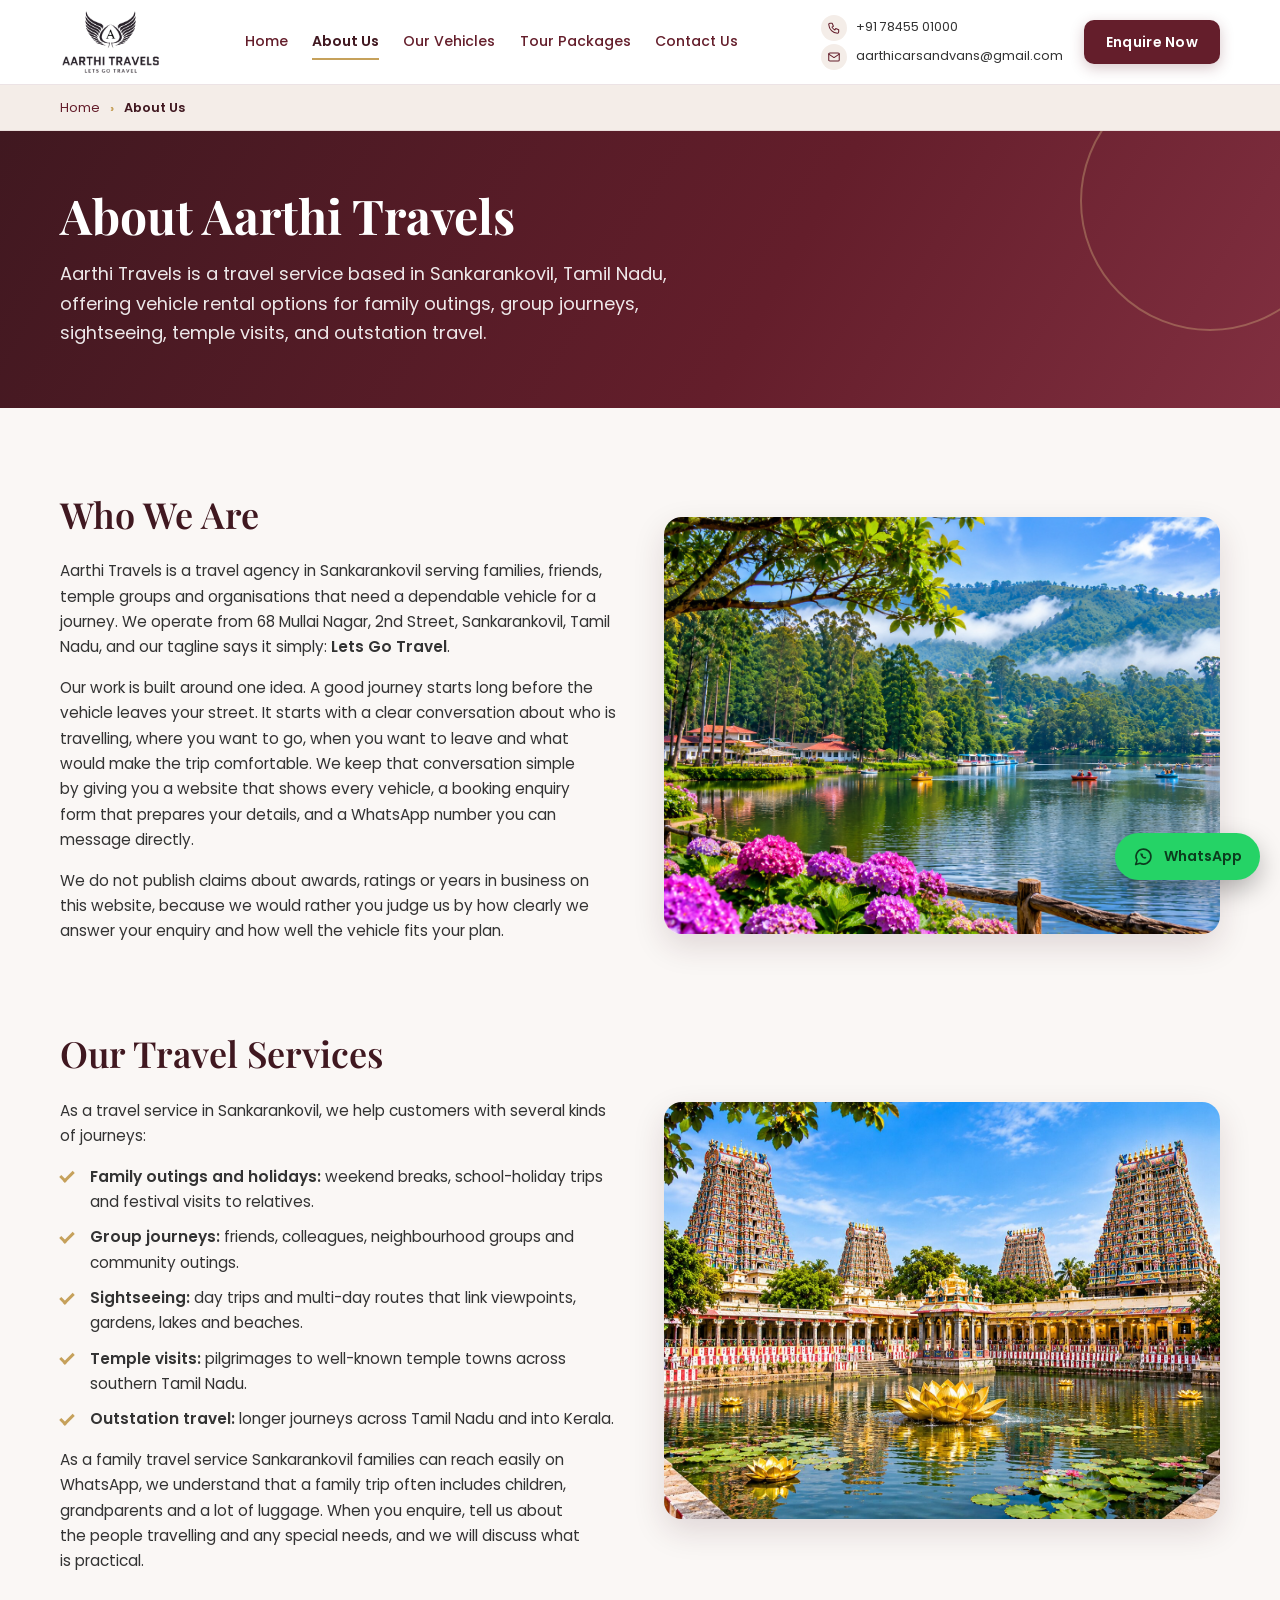
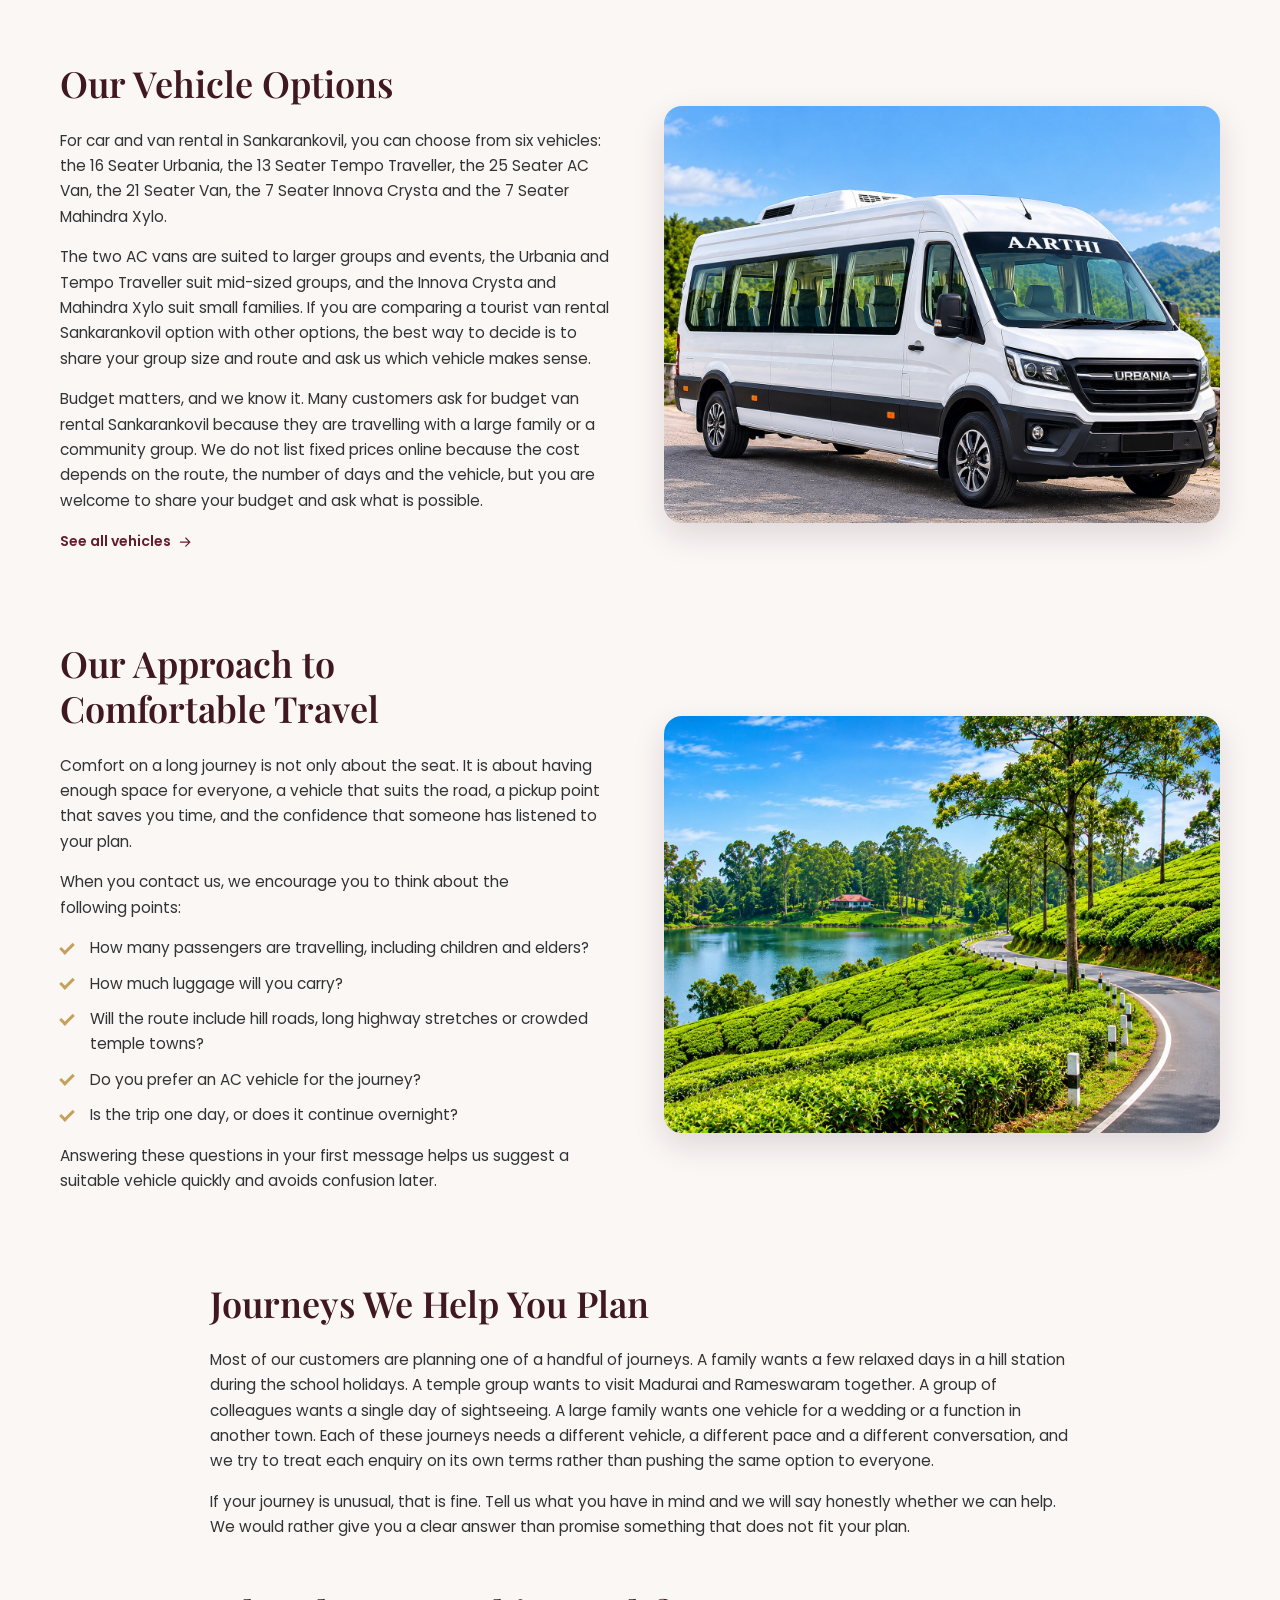
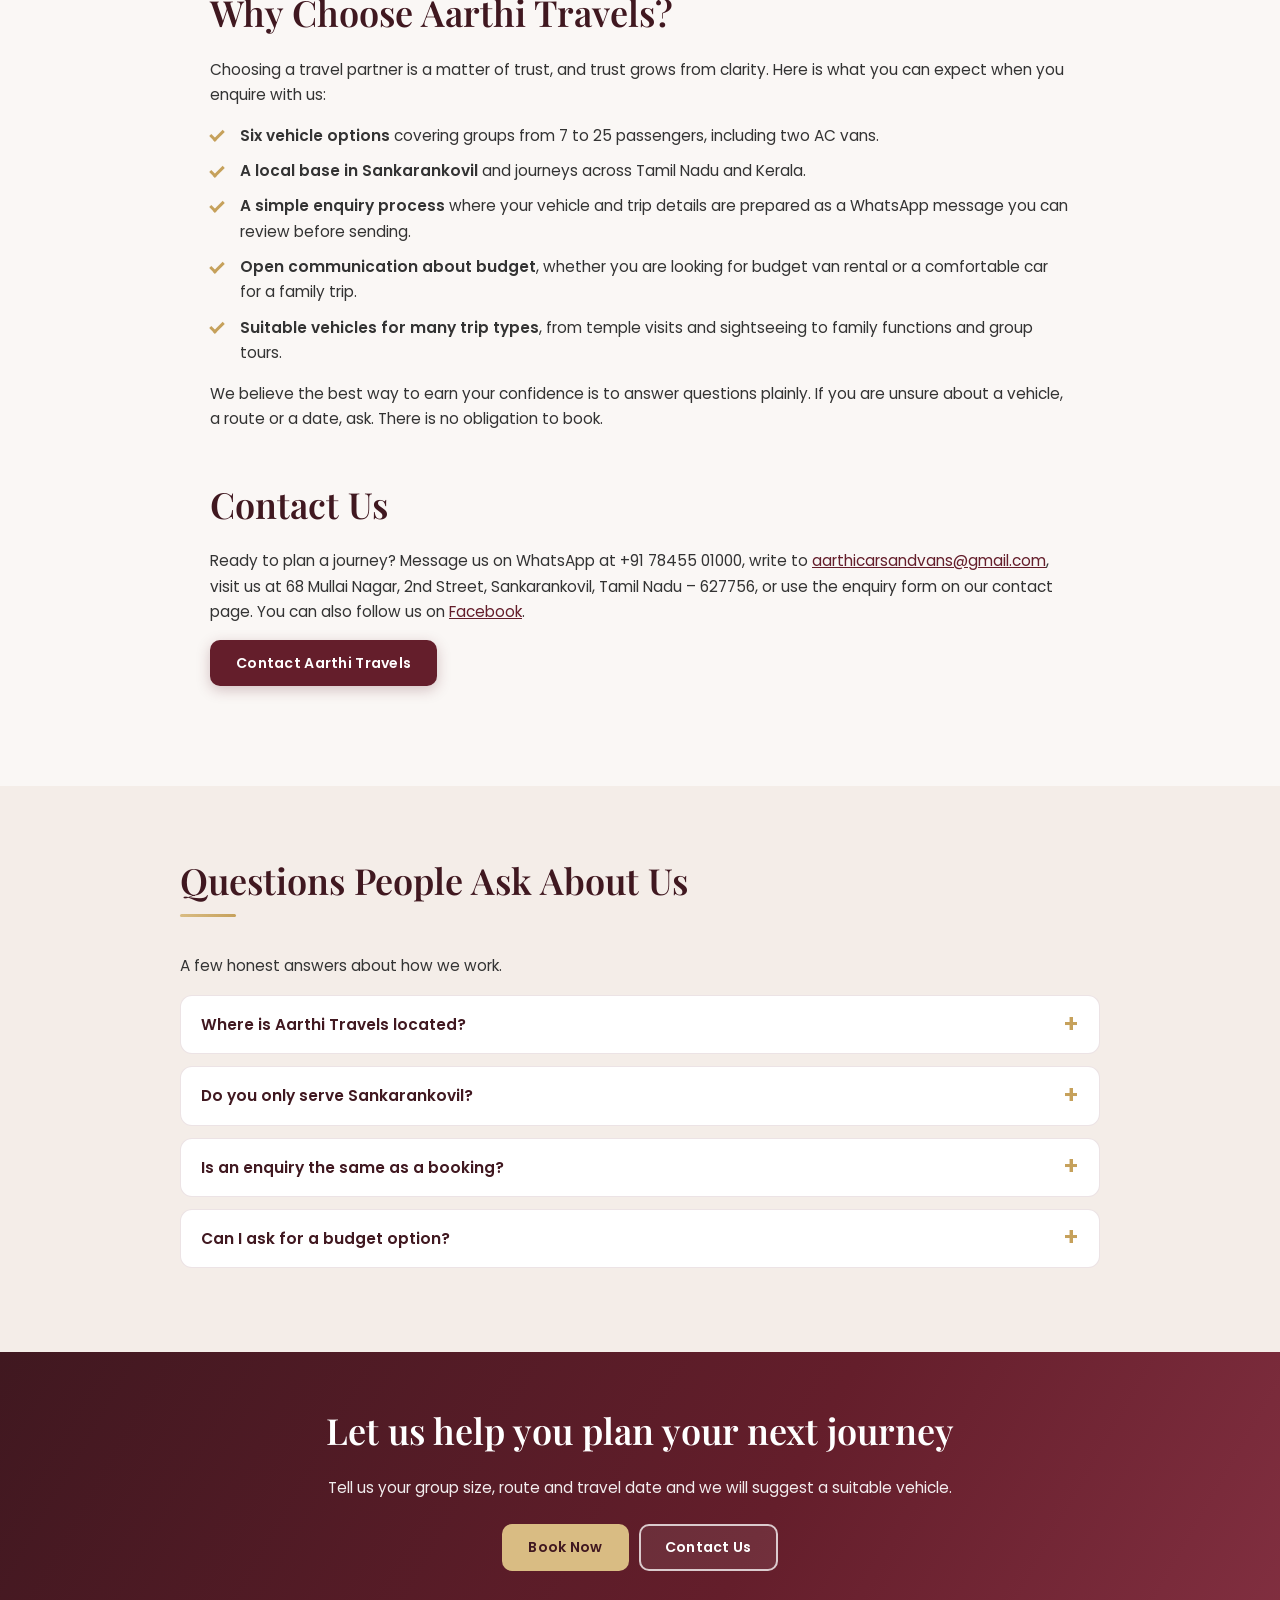
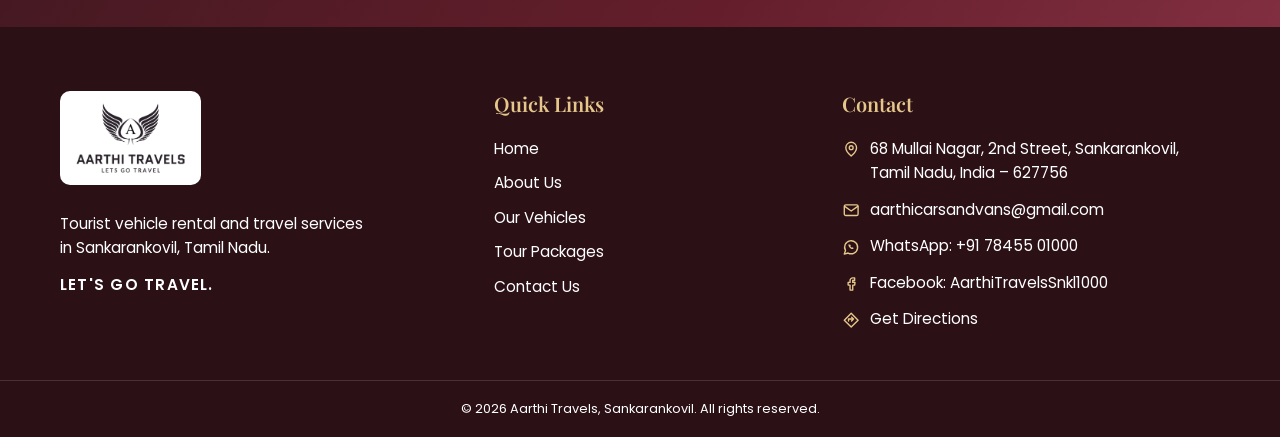
==== commit 0f6ccce7: "Add files via upload" ====
--- a/about.html
+++ b/about.html
@@ -3,107 +3,98 @@
 <head>
 <meta charset="utf-8">
 <meta name="viewport" content="width=device-width, initial-scale=1">
-<title>About Us | BizHopers Technology &amp; Business Solutions</title>
-<meta name="description" content="Learn about BizHopers, a technology and business solutions company in Sankarankovil offering billing, POS, inventory, barcode, website and digital marketing solutions.">
-<meta property="og:title" content="About Us | BizHopers Technology &amp; Business Solutions">
-<meta property="og:description" content="Learn about BizHopers, a technology and business solutions company in Sankarankovil offering billing, POS, inventory, barcode, website and digital marketing solutions.">
-<meta property="og:type" content="website">
-<meta name="theme-color" content="#0F172A">
-<link rel="icon" type="image/png" sizes="32x32" href="images/favicon-32.png">
-<link rel="apple-touch-icon" href="images/favicon-192.png">
-<link rel="preconnect" href="https://fonts.googleapis.com">
-<link rel="preconnect" href="https://fonts.gstatic.com" crossorigin>
-<link rel="stylesheet" href="https://fonts.googleapis.com/css2?family=Manrope:wght@400;600;700&amp;family=Sora:wght@600;700&amp;display=swap">
-<link rel="stylesheet" href="css/style.css">
-<link rel="stylesheet" href="css/fx.css">
+<title>Travel Agency in Sankarankovil | About Aarthi Travels</title>
+<meta name="description" content="About Aarthi Travels, a travel agency in Sankarankovil, Tamil Nadu offering family travel service, car and van rental for sightseeing, temple visits and outstation journeys.">
+<meta name="keywords" content="Travel agency in Sankarankovil, Family travel service Sankarankovil, Travel service in Sankarankovil, Car and van rental in Sankarankovil, Tourist van rental Sankarankovil, Budget van rental Sankarankovil">
+<meta name="theme-color" content="#641E2B">
+<meta property="og:type" content="website"><meta property="og:site_name" content="Aarthi Travels">
+<meta property="og:title" content="Travel Agency in Sankarankovil | About Aarthi Travels"><meta property="og:description" content="About Aarthi Travels, a travel agency in Sankarankovil, Tamil Nadu offering family travel service, car and van rental for sightseeing, temple visits and outstation journeys."><meta property="og:locale" content="en_IN">
+<meta name="twitter:card" content="summary_large_image"><meta name="twitter:title" content="Travel Agency in Sankarankovil | About Aarthi Travels"><meta name="twitter:description" content="About Aarthi Travels, a travel agency in Sankarankovil, Tamil Nadu offering family travel service, car and van rental for sightseeing, temple visits and outstation journeys.">
+<!-- Add og:image / og:url / canonical once the production domain is known (see README). -->
+<link rel="icon" type="image/svg+xml" href="images/icons/favicon.svg">
+<link rel="preconnect" href="https://fonts.googleapis.com"><link rel="preconnect" href="https://fonts.gstatic.com" crossorigin>
+<link href="https://fonts.googleapis.com/css2?family=Playfair+Display:wght@600;700&family=Poppins:wght@400;500;600&display=swap" rel="stylesheet">
+<link rel="stylesheet" href="css/style.css?v=20261030"><link rel="stylesheet" href="css/responsive.css?v=20261030"><link rel="stylesheet" href="css/animations.css?v=20261030">
+<script>document.documentElement.classList.add('js');setTimeout(function(){if(!window.__aarthiAnim)document.documentElement.classList.remove('js')},4000);</script>
+<script type="application/ld+json">{"@context": "https://schema.org", "@type": "TravelAgency", "name": "Aarthi Travels", "slogan": "LETS GO TRAVEL", "description": "Tourist vehicle rental and travel service in Sankarankovil, Tamil Nadu — vans, Urbania, Tempo Traveller and 7-seater cars for family, group and outstation travel.", "email": "aarthicarsandvans@gmail.com", "telephone": "+917845501000", "address": {"@type": "PostalAddress", "streetAddress": "68 Mullai Nagar, 2nd Street", "addressLocality": "Sankarankovil", "addressRegion": "Tamil Nadu", "postalCode": "627756", "addressCountry": "IN"}, "areaServed": ["Tamil Nadu", "Kerala"], "sameAs": ["https://www.facebook.com/AarthiTravelsSnkl1000"]}</script>
+<script type="application/ld+json">{"@context": "https://schema.org", "@type": "BreadcrumbList", "itemListElement": [{"@type": "ListItem", "position": 1, "name": "Home", "item": "https://YOUR-DOMAIN/index.html"}, {"@type": "ListItem", "position": 2, "name": "About Us"}]}</script>
 </head>
 <body>
-<svg xmlns="http://www.w3.org/2000/svg" hidden aria-hidden="true" style="display:none"><symbol id="i-receipt" viewBox="0 0 24 24"><path d="M6 3h12v18l-3-2-3 2-3-2-3 2z"/><path d="M9 8h6M9 12h6"/></symbol><symbol id="i-pos" viewBox="0 0 24 24"><rect x="3" y="4" width="18" height="12" rx="2"/><path d="M8 20h8M12 16v4"/></symbol><symbol id="i-boxes" viewBox="0 0 24 24"><path d="M12 3l8 4.5v9L12 21l-8-4.5v-9z"/><path d="M4 7.5l8 4.5 8-4.5M12 12v9"/></symbol><symbol id="i-barcode" viewBox="0 0 24 24"><path d="M4 5v14M7 5v14M11 5v14M14 5v14M17 5v14M20 5v14"/></symbol><symbol id="i-globe" viewBox="0 0 24 24"><circle cx="12" cy="12" r="9"/><path d="M3 12h18M12 3c3 3 3 15 0 18M12 3c-3 3-3 15 0 18"/></symbol><symbol id="i-megaphone" viewBox="0 0 24 24"><path d="M3 11v2a1 1 0 0 0 1 1h3l8 4V6L7 10H4a1 1 0 0 0-1 1z"/><path d="M19 9a4 4 0 0 1 0 6"/></symbol><symbol id="i-phone" viewBox="0 0 24 24"><path d="M5 4h4l2 5-2.5 1.5a11 11 0 0 0 5 5L15 13l5 2v4a2 2 0 0 1-2 2A16 16 0 0 1 3 6a2 2 0 0 1 2-2z"/></symbol><symbol id="i-pin" viewBox="0 0 24 24"><path d="M12 21s7-6.2 7-11a7 7 0 0 0-14 0c0 4.8 7 11 7 11z"/><circle cx="12" cy="10" r="2.5"/></symbol><symbol id="i-bolt" viewBox="0 0 24 24"><path d="M13 2L4 14h7l-1 8 9-12h-7z"/></symbol><symbol id="i-target" viewBox="0 0 24 24"><circle cx="12" cy="12" r="9"/><circle cx="12" cy="12" r="5"/><circle cx="12" cy="12" r="1"/></symbol><symbol id="i-trend" viewBox="0 0 24 24"><path d="M3 17l6-6 4 4 8-9"/><path d="M15 6h6v6"/></symbol><symbol id="i-layers" viewBox="0 0 24 24"><path d="M12 3l9 5-9 5-9-5z"/><path d="M3 13l9 5 9-5"/></symbol><symbol id="i-users" viewBox="0 0 24 24"><circle cx="9" cy="8" r="3.5"/><path d="M2.5 20a6.5 6.5 0 0 1 13 0"/><circle cx="17.5" cy="9" r="2.5"/><path d="M17 14a5 5 0 0 1 4.5 5"/></symbol><symbol id="i-shield" viewBox="0 0 24 24"><path d="M12 3l8 3v6c0 5-3.5 8-8 9-4.5-1-8-4-8-9V6z"/><path d="M9 12l2 2 4-4"/></symbol><symbol id="i-search" viewBox="0 0 24 24"><circle cx="11" cy="11" r="7"/><path d="M16.5 16.5L21 21"/></symbol><symbol id="i-share" viewBox="0 0 24 24"><circle cx="6" cy="12" r="2.5"/><circle cx="18" cy="6" r="2.5"/><circle cx="18" cy="18" r="2.5"/><path d="M8.2 10.8l7.6-3.6M8.2 13.2l7.6 3.6"/></symbol><symbol id="i-file" viewBox="0 0 24 24"><path d="M7 3h7l5 5v13H7z"/><path d="M14 3v5h5M10 13h6M10 17h6"/></symbol><symbol id="i-mobile" viewBox="0 0 24 24"><rect x="7" y="2.5" width="10" height="19" rx="2"/><path d="M11 18.5h2"/></symbol><symbol id="i-gauge" viewBox="0 0 24 24"><path d="M4 18a9 9 0 1 1 16 0"/><path d="M12 14l4-5"/></symbol><symbol id="i-layout" viewBox="0 0 24 24"><rect x="3" y="4" width="18" height="16" rx="2"/><path d="M3 9h18M9 9v11"/></symbol><symbol id="i-eye" viewBox="0 0 24 24"><path d="M2 12s4-7 10-7 10 7 10 7-4 7-10 7S2 12 2 12z"/><circle cx="12" cy="12" r="3"/></symbol><symbol id="i-info" viewBox="0 0 24 24"><circle cx="12" cy="12" r="9"/><path d="M12 11v5M12 8h.01"/></symbol><symbol id="i-menu" viewBox="0 0 24 24"><path d="M4 7h16M4 12h16M4 17h16"/></symbol><symbol id="i-close" viewBox="0 0 24 24"><path d="M6 6l12 12M18 6L6 18"/></symbol></svg>
-<a class="skip-link" href="#main">Skip to content</a>
-<header class="site-header"><div class="container">
-  <a class="brand" href="index.html" aria-label="BizHopers home"><img src="images/logo-header.webp" width="1191" height="989" alt="BizHopers logo"></a>
-  <nav class="nav" id="primary-nav" aria-label="Main"><a class="nav-link" href="index.html">Home</a><a class="nav-link" href="about.html" aria-current="page">About Us</a><a class="nav-link" href="products.html">Products</a><a class="nav-link" href="services.html">Services</a><a class="nav-link" href="contact.html">Contact Us</a><a class="btn btn--primary btn--sm nav-cta" href="contact.html">Contact Us</a></nav>
-  <div class="header-cta">
-    <a class="btn btn--primary btn--sm" href="contact.html">Contact Us</a>
-    <button class="nav-toggle" id="nav-toggle" type="button" aria-expanded="false" aria-controls="primary-nav" aria-label="Open menu">
-      <svg class="icon icon-open" aria-hidden="true" focusable="false"><use href="#i-menu"/></svg><svg class="icon icon-close" aria-hidden="true" focusable="false"><use href="#i-close"/></svg>
-    </button>
+<a class="skip-link" href="#main">Skip to main content</a>
+<header class="site-header">
+  <div class="container header-inner">
+    <a class="logo" href="index.html" aria-label="Aarthi Travels — home"><img src="images/logo/aarthi-travels-logo.png" alt="Aarthi Travels logo — Lets Go Travel" width="585" height="382"></a>
+    <button class="nav-toggle" type="button" aria-expanded="false" aria-controls="main-nav" aria-label="Open menu"><span class="bars"></span></button>
+    <nav class="main-nav" id="main-nav" aria-label="Main navigation"><ul><li><a href="index.html">Home</a></li><li><a href="about.html" aria-current="page">About Us</a></li><li><a href="vehicles.html">Our Vehicles</a></li><li><a href="tour-packages.html">Tour Packages</a></li><li><a href="contact.html">Contact Us</a></li><li class="nav-cta-mobile"><button type="button" class="btn btn-primary" data-open-booking>Enquire Now</button></li></ul></nav>
+    <div class="header-actions"><div class="header-contact"><a class="hc hc-call" href="tel:+917845501000"><span class="hc-icon"><svg class="icon" viewBox="0 0 24 24" aria-hidden="true"><path d="M5 4h4l2 5-2.5 1.5a11 11 0 0 0 5 5L15 13l5 2v4a2 2 0 0 1-2 2A16 16 0 0 1 3 6a2 2 0 0 1 2-2z"/></svg></span><span class="hc-text"><span class="hc-label">Call Us</span><span class="hc-value">+91 78455 01000</span></span></a><a class="hc hc-mail" href="mailto:aarthicarsandvans@gmail.com"><span class="hc-icon"><svg class="icon" viewBox="0 0 24 24" aria-hidden="true"><rect x="3" y="5" width="18" height="14" rx="2"/><path d="M3 7l9 6 9-6"/></svg></span><span class="hc-text"><span class="hc-label">Email</span><span class="hc-value">aarthicarsandvans@<wbr>gmail.com</span></span></a></div><button type="button" class="btn btn-primary header-enquire" data-open-booking>Enquire Now</button></div>
   </div>
-</div></header>
+</header><nav class="breadcrumb" aria-label="Breadcrumb"><div class="container"><ol>
+  <li><a href="index.html">Home</a></li><li><span aria-current="page">About Us</span></li></ol></div></nav>
 <main id="main">
-<section class="page-banner"><div class="container">
-  <ol class="breadcrumb" aria-label="Breadcrumb" style="list-style:none;padding:0;margin:0 0 18px"><li><a href="index.html">Home</a></li><li aria-current="page">About Us</li></ol>
-  <h1>About BizHopers</h1>
-  <p>A professional, reliable and modern technology partner for businesses.</p>
-</div></section>
-<section class="section" aria-labelledby="who-h"><div class="container split">
-  <div>
-    <h2 id="who-h">Technology that supports how you do business</h2>
-    <p>BizHopers is a technology and business solutions company. We help businesses run smoothly with billing, point of sale, inventory and barcode solutions, and help them be found online with website development and digital marketing.</p>
-    <p>Our office is in Sankarankovil, on Rajapalayam Road. You are welcome to call us to discuss what your business needs.</p>
-    <p class="placeholder-note"><strong>Editable placeholder:</strong> add verified company details here, such as when BizHopers was founded, the team, or notable projects. None have been supplied yet, so none are shown.</p>
+<section class="page-banner"><div class="container"><h1>About Aarthi Travels</h1><p>Aarthi Travels is a travel service based in Sankarankovil, Tamil Nadu, offering vehicle rental options for family outings, group journeys, sightseeing, temple visits, and outstation travel.</p></div></section><section class="section"><div class="container"><div class="about-block split"><div class="prose reveal-left"><h2>Who We Are</h2><p>Aarthi Travels is a travel agency in Sankarankovil serving families, friends, temple groups and organisations that need a dependable vehicle for a journey. We operate from 68 Mullai Nagar, 2nd Street, Sankarankovil, Tamil Nadu, and our tagline says it simply: <strong>Lets Go Travel</strong>.</p>
+<p>Our work is built around one idea. A good journey starts long before the vehicle leaves your street. It starts with a clear conversation about who is travelling, where you want to go, when you want to leave and what would make the trip comfortable. We keep that conversation simple by giving you a website that shows every vehicle, a booking enquiry form that prepares your details, and a WhatsApp number you can message directly.</p>
+<p>We do not publish claims about awards, ratings or years in business on this website, because we would rather you judge us by how clearly we answer your enquiry and how well the vehicle fits your plan.</p></div><div class="split-media reveal-right"><img src="images/hero/hero-kodaikanal.jpg" alt="Misty hills near Kodaikanal" width="900" height="675" loading="lazy"></div></div><div class="about-block split reverse"><div class="prose reveal-right"><h2>Our Travel Services</h2><p>As a travel service in Sankarankovil, we help customers with several kinds of journeys:</p>
+<ul class="tick-list"><li><strong>Family outings and holidays:</strong> weekend breaks, school-holiday trips and festival visits to relatives.</li><li><strong>Group journeys:</strong> friends, colleagues, neighbourhood groups and community outings.</li><li><strong>Sightseeing:</strong> day trips and multi-day routes that link viewpoints, gardens, lakes and beaches.</li><li><strong>Temple visits:</strong> pilgrimages to well-known temple towns across southern Tamil Nadu.</li><li><strong>Outstation travel:</strong> longer journeys across Tamil Nadu and into Kerala.</li></ul>
+<p>As a family travel service Sankarankovil families can reach easily on WhatsApp, we understand that a family trip often includes children, grandparents and a lot of luggage. When you enquire, tell us about the people travelling and any special needs, and we will discuss what is practical.</p></div><div class="split-media reveal-left"><img src="images/destinations/madurai.jpg" alt="Temple architecture in Madurai" width="900" height="675" loading="lazy"></div></div><div class="about-block split"><div class="prose reveal-left"><h2>Our Vehicle Options</h2><p>For car and van rental in Sankarankovil, you can choose from six vehicles: the 16 Seater Urbania, the 13 Seater Tempo Traveller, the 25 Seater AC Van, the 21 Seater Van, the 7 Seater Innova Crysta and the 7 Seater Mahindra Xylo.</p>
+<p>The two AC vans are suited to larger groups and events, the Urbania and Tempo Traveller suit mid-sized groups, and the Innova Crysta and Mahindra Xylo suit small families. If you are comparing a tourist van rental Sankarankovil option with other options, the best way to decide is to share your group size and route and ask us which vehicle makes sense.</p>
+<p>Budget matters, and we know it. Many customers ask for budget van rental Sankarankovil because they are travelling with a large family or a community group. We do not list fixed prices online because the cost depends on the route, the number of days and the vehicle, but you are welcome to share your budget and ask what is possible.</p>
+<p><a class="link-arrow" href="vehicles.html">See all vehicles <svg class="icon" viewBox="0 0 24 24" aria-hidden="true"><path d="M5 12h14M13 6l6 6-6 6"/></svg></a></p></div><div class="split-media reveal-right"><img src="images/vehicles/16-seater-urbania.jpg" alt="16 Seater Urbania" width="900" height="675" loading="lazy"></div></div><div class="about-block split reverse"><div class="prose reveal-right"><h2>Our Approach to Comfortable Travel</h2><p>Comfort on a long journey is not only about the seat. It is about having enough space for everyone, a vehicle that suits the road, a pickup point that saves you time, and the confidence that someone has listened to your plan.</p>
+<p>When you contact us, we encourage you to think about the following points:</p>
+<ul class="tick-list"><li>How many passengers are travelling, including children and elders?</li><li>How much luggage will you carry?</li><li>Will the route include hill roads, long highway stretches or crowded temple towns?</li><li>Do you prefer an AC vehicle for the journey?</li><li>Is the trip one day, or does it continue overnight?</li></ul>
+<p>Answering these questions in your first message helps us suggest a suitable vehicle quickly and avoids confusion later.</p></div><div class="split-media reveal-left"><img src="images/destinations/munnar.jpg" alt="Tea plantations in Munnar" width="900" height="675" loading="lazy"></div></div><div class="about-block" style="max-width:860px;margin-left:auto;margin-right:auto"><div class="prose reveal"><h2>Journeys We Help You Plan</h2>
+<p>Most of our customers are planning one of a handful of journeys. A family wants a few relaxed days in a hill station during the school holidays. A temple group wants to visit Madurai and Rameswaram together. A group of colleagues wants a single day of sightseeing. A large family wants one vehicle for a wedding or a function in another town. Each of these journeys needs a different vehicle, a different pace and a different conversation, and we try to treat each enquiry on its own terms rather than pushing the same option to everyone.</p>
+<p>If your journey is unusual, that is fine. Tell us what you have in mind and we will say honestly whether we can help. We would rather give you a clear answer than promise something that does not fit your plan.</p>
+<h2 class="spaced">Why Choose Aarthi Travels?</h2>
+<p>Choosing a travel partner is a matter of trust, and trust grows from clarity. Here is what you can expect when you enquire with us:</p>
+<ul class="tick-list"><li><strong>Six vehicle options</strong> covering groups from 7 to 25 passengers, including two AC vans.</li><li><strong>A local base in Sankarankovil</strong> and journeys across Tamil Nadu and Kerala.</li><li><strong>A simple enquiry process</strong> where your vehicle and trip details are prepared as a WhatsApp message you can review before sending.</li><li><strong>Open communication about budget</strong>, whether you are looking for budget van rental or a comfortable car for a family trip.</li><li><strong>Suitable vehicles for many trip types</strong>, from temple visits and sightseeing to family functions and group tours.</li></ul>
+<p>We believe the best way to earn your confidence is to answer questions plainly. If you are unsure about a vehicle, a route or a date, ask. There is no obligation to book.</p>
+<h2 class="spaced">Contact Us</h2>
+<p>Ready to plan a journey? Message us on WhatsApp at +91 78455 01000, write to <a href="mailto:aarthicarsandvans@gmail.com">aarthicarsandvans@gmail.com</a>, visit us at 68 Mullai Nagar, 2nd Street, Sankarankovil, Tamil Nadu – 627756, or use the enquiry form on our contact page. You can also follow us on <a href="https://www.facebook.com/AarthiTravelsSnkl1000" target="_blank" rel="noopener">Facebook</a>.</p>
+<p><a class="btn btn-primary" href="contact.html">Contact Aarthi Travels</a></p></div></div>
+</div></section><section class="content-section alt"><div class="container"><h2>Questions People Ask About Us</h2><p>A few honest answers about how we work.</p><details class="faq"><summary>Where is Aarthi Travels located?</summary><div class="faq-body"><p>We are based at 68 Mullai Nagar, 2nd Street, Sankarankovil, Tamil Nadu, India – 627756. You can use the Get Directions button on the contact page.</p></div></details><details class="faq"><summary>Do you only serve Sankarankovil?</summary><div class="faq-body"><p>We are based in Sankarankovil and serve journeys across Tamil Nadu and Kerala. Tell us your pickup location and destination when you enquire.</p></div></details><details class="faq"><summary>Is an enquiry the same as a booking?</summary><div class="faq-body"><p>No. An enquiry tells us what you need. A booking is only confirmed after Aarthi Travels confirms availability and details with you directly.</p></div></details><details class="faq"><summary>Can I ask for a budget option?</summary><div class="faq-body"><p>Yes. Mention your budget range in the additional requirements box or in WhatsApp and we will suggest a vehicle that fits your plan where possible.</p></div></details></div></section><section class="cta-band"><div class="container"><h2>Let us help you plan your next journey</h2><p>Tell us your group size, route and travel date and we will suggest a suitable vehicle.</p><button type="button" class="btn btn-gold" data-open-booking>Book Now</button><a class="btn btn-ghost-light" href="contact.html">Contact Us</a></div></section>
+</main>
+<footer class="site-footer">
+  <div class="container footer-grid">
+    <div class="footer-brand"><a class="footer-logo" href="index.html" aria-label="Aarthi Travels — home"><img src="images/logo/aarthi-travels-logo.png" alt="Aarthi Travels logo" width="585" height="382" loading="lazy"></a>
+      <p class="footer-desc">Tourist vehicle rental and travel services in Sankarankovil, Tamil Nadu.</p>
+      <p class="footer-tagline">LET'S GO TRAVEL.</p></div>
+    <nav class="footer-links" aria-label="Quick Links"><h2>Quick Links</h2><ul><li><a href="index.html">Home</a></li><li><a href="about.html">About Us</a></li><li><a href="vehicles.html">Our Vehicles</a></li><li><a href="tour-packages.html">Tour Packages</a></li><li><a href="contact.html">Contact Us</a></li></ul></nav>
+    <div class="footer-contact"><h2>Contact</h2>
+      <ul class="footer-contact-list">
+      <li><svg class="icon" viewBox="0 0 24 24" aria-hidden="true"><path d="M12 21s7-6.2 7-11a7 7 0 1 0-14 0c0 4.800 7 11 7 11z"/><circle cx="12" cy="10" r="2.500"/></svg><address>68 Mullai Nagar, 2nd Street, Sankarankovil, Tamil Nadu, India – 627756</address></li>
+      <li><svg class="icon" viewBox="0 0 24 24" aria-hidden="true"><rect x="3" y="5" width="18" height="14" rx="2"/><path d="M3.500 7l8.500 6 8.500-6"/></svg><a href="mailto:aarthicarsandvans@gmail.com">aarthicarsandvans@gmail.com</a></li>
+      <li><svg class="icon" viewBox="0 0 24 24" aria-hidden="true"><path d="M3 21l1.6-4.6A8.5 8.5 0 1 1 8 19.6z"/><path class="fill" d="M9.2 7.8c-.4.4-.9 1-.7 2 .3 1.5 1.7 3.2 3.2 4.1 1.1.6 2 .6 2.600.3.5-.3.9-.9.9-1.200l-1.700-.9-.7.6a3.400 3.400 0 0 1-1.900-1.800l.6-.7-.9-1.700c-.4 0-1.100.1-1.400.3z"/></svg><a href="https://wa.me/917845501000" target="_blank" rel="noopener">WhatsApp: +91 78455 01000</a></li>
+      <li><svg class="icon" viewBox="0 0 24 24" aria-hidden="true"><path d="M14 8.500h2.500V5H14a3.500 3.500 0 0 0-3.500 3.500V11H8v3.500h2.500V21H14v-6.500h2.500L17 11h-3V8.500a.5.5 0 0 1 .5-.5z"/></svg><a href="https://www.facebook.com/AarthiTravelsSnkl1000" target="_blank" rel="noopener">Facebook: AarthiTravelsSnkl1000</a></li>
+      <li><svg class="icon" viewBox="0 0 24 24" aria-hidden="true"><path d="M12 3l9 9-9 9-9-9z"/><path d="M8.500 13v-2.500H15M12.500 8l2.500 2.500-2.500 2.500"/></svg><a href="https://www.google.com/maps/dir/?api=1&destination=68%20Mullai%20Nagar%2C%202nd%20Street%2C%20Sankarankovil%2C%20Tamil%20Nadu%20627756%2C%20India" target="_blank" rel="noopener">Get Directions</a></li></ul></div>
   </div>
-  <div class="split-media"><img class="ratio-5-4" src="images/workspace-hardware.webp" width="1120" height="924" alt="Barcode scanner, label printer and a laptop showing a business dashboard on a desk" loading="lazy" style="object-position:50% 55%"></div>
-</div></section>
-
-<section class="section section--alt" aria-labelledby="mv-h"><div class="container">
-  <div class="section-head"><h2 id="mv-h">Our mission and vision</h2><p class="tag" style="font-size:.78rem">Draft wording, please confirm</p></div>
-  <div class="grid grid--2">
-    <article class="feature"><div class="ico"><svg class="icon" aria-hidden="true" focusable="false"><use href="#i-target"/></svg></div><h3>Mission</h3><p>To help businesses make clearer technology decisions through practical advice, accurate information and tools that suit their needs.</p></article>
-    <article class="feature"><div class="ico"><svg class="icon" aria-hidden="true" focusable="false"><use href="#i-eye"/></svg></div><h3>Vision</h3><p>A connected approach to the technology a business runs on and the presence it builds online.</p></article>
+  <div class="footer-bottom"><div class="container"><p>&copy; <span data-year>2026</span> Aarthi Travels, Sankarankovil. All rights reserved.</p></div></div>
+</footer>
+<dialog class="booking-dialog" id="booking-dialog" aria-labelledby="booking-title">
+  <div class="dialog-head"><div><h2 id="booking-title">Booking Enquiry</h2><p id="booking-vehicle-label">Choose a vehicle and share your travel details.</p></div>
+    <button type="button" class="dialog-close" data-close-booking aria-label="Close booking enquiry form">&times;</button></div>
+  <div class="dialog-body"><form data-enquiry-form novalidate>
+  <div class="form-grid">
+    <div class="field"><label for="bk-name">Full Name <span class="req" aria-hidden="true">*</span><span class="sr-only">(required)</span></label><input id="bk-name" name="name" type="text" required aria-describedby="bk-name-error" autocomplete="name"><div class="error" id="bk-name-error" role="alert"></div></div>
+    <div class="field"><label for="bk-phone">Phone Number <span class="req" aria-hidden="true">*</span><span class="sr-only">(required)</span></label><input id="bk-phone" name="phone" type="tel" required aria-describedby="bk-phone-error" autocomplete="tel" inputmode="tel" placeholder="e.g. 98765 43210"><div class="error" id="bk-phone-error" role="alert"></div></div>
+    <div class="field full"><label for="bk-email">Email Address <span class="optional">(optional)</span></label><input id="bk-email" name="email" type="email" aria-describedby="bk-email-error" autocomplete="email"><div class="error" id="bk-email-error" role="alert"></div></div>
+    <div class="field"><label for="bk-pickup">Pickup Location <span class="req" aria-hidden="true">*</span><span class="sr-only">(required)</span></label><input id="bk-pickup" name="pickup" type="text" required aria-describedby="bk-pickup-error" autocomplete="off"><div class="error" id="bk-pickup-error" role="alert"></div></div>
+    <div class="field"><label for="bk-destination">Destination <span class="req" aria-hidden="true">*</span><span class="sr-only">(required)</span></label><input id="bk-destination" name="destination" type="text" required aria-describedby="bk-destination-error" autocomplete="off"><div class="error" id="bk-destination-error" role="alert"></div></div>
+    <div class="field"><label for="bk-date">Travel Date <span class="req" aria-hidden="true">*</span><span class="sr-only">(required)</span></label><input id="bk-date" name="date" type="date" required aria-describedby="bk-date-error" ><div class="error" id="bk-date-error" role="alert"></div></div>
+    <div class="field"><label for="bk-returnDate">Return Date <span class="optional">(optional)</span></label><input id="bk-returnDate" name="returnDate" type="date" aria-describedby="bk-returnDate-error" ><div class="error" id="bk-returnDate-error" role="alert"></div></div>
+    <div class="field"><label for="bk-passengers">Number of Passengers <span class="req" aria-hidden="true">*</span><span class="sr-only">(required)</span></label><input id="bk-passengers" name="passengers" type="number" required aria-describedby="bk-passengers-error" min="1" max="60" inputmode="numeric"><div class="error" id="bk-passengers-error" role="alert"></div></div>
+    <div class="field"><label for="bk-vehicle">Preferred Vehicle <span class="req" aria-hidden="true">*</span><span class="sr-only">(required)</span></label>
+      <select id="bk-vehicle" name="vehicle" required aria-describedby="bk-vehicle-error"><option value="">Select a vehicle</option><option value="16 Seater Urbania">16 Seater Urbania</option><option value="13 Seater Tempo Traveller">13 Seater Tempo Traveller</option><option value="25 Seater AC Van">25 Seater AC Van</option><option value="21 Seater Van">21 Seater Van</option><option value="7 Seater Innova Crysta">7 Seater Innova Crysta</option><option value="7 Seater Mahindra Xylo">7 Seater Mahindra Xylo</option></select><div class="error" id="bk-vehicle-error" role="alert"></div></div>
+    <div class="field full"><label for="bk-notes">Additional Requirements <span class="optional">(optional)</span></label><textarea id="bk-notes" name="notes" rows="3"></textarea></div>
   </div>
-</div></section>
-
-<section class="section" aria-labelledby="approach-h"><div class="container">
-  <div class="section-head"><h2 id="approach-h">Our approach to technology</h2><p>Technology should solve a real problem. We keep the process simple and honest.</p></div>
-  <div class="grid grid--3"><div class="feature"><div class="ico"><svg class="icon" aria-hidden="true" focusable="false"><use href="#i-search"/></svg></div><h3>Understand the requirement</h3><p>We begin with how your business works today and what you want to improve.</p></div><div class="feature"><div class="ico"><svg class="icon" aria-hidden="true" focusable="false"><use href="#i-layers"/></svg></div><h3>Recommend what fits</h3><p>We look at the products and services that match your needs, not the longest feature list.</p></div><div class="feature"><div class="ico"><svg class="icon" aria-hidden="true" focusable="false"><use href="#i-shield"/></svg></div><h3>Confirm before you commit</h3><p>Specifications, scope and compatibility are checked with you before decisions are made.</p></div></div>
-</div></section>
-
-<section class="section section--alt" aria-labelledby="commit-h"><div class="container split split--rev">
-  <div class="split-media"><img class="ratio-5-4" src="images/workspace-dashboard.webp" width="700" height="560" alt="Laptop screen showing a business analytics dashboard with charts" loading="lazy"></div>
-  <div>
-    <h2 id="commit-h">Our commitment to helping businesses</h2>
-    <p>We want every business we speak with to leave the conversation better informed, whether or not they choose to work with us.</p>
-    <ul class="checks">
-      <li>Listen first and understand your requirements</li>
-      <li>Explain options clearly, without unnecessary jargon</li>
-      <li>Keep our offering focused on what we actually provide</li>
-      <li>Confirm details and scope before you commit</li>
-    </ul>
+  <div class="form-actions">
+    <button type="submit" class="btn btn-primary" data-channel="whatsapp"><svg class="icon" viewBox="0 0 24 24" aria-hidden="true"><path d="M3 21l1.6-4.6A8.5 8.5 0 1 1 8 19.6z"/><path class="fill" d="M9.2 7.8c-.4.4-.9 1-.7 2 .3 1.5 1.7 3.2 3.2 4.1 1.1.6 2 .6 2.600.3.5-.3.9-.9.9-1.200l-1.700-.9-.7.6a3.400 3.400 0 0 1-1.900-1.800l.6-.7-.9-1.700c-.4 0-1.100.1-1.400.3z"/></svg> Send Enquiry on WhatsApp</button>
+    <button type="submit" class="btn btn-outline" data-channel="email">Send by Email</button>
   </div>
-</div></section>
-
-<section class="section" aria-labelledby="ben-h"><div class="container">
-  <div class="section-head"><h2 id="ben-h">Key benefits of working with BizHopers</h2></div>
-  <div class="grid grid--4"><div class="feature"><div class="ico"><svg class="icon" aria-hidden="true" focusable="false"><use href="#i-target"/></svg></div><h3>One focused partner</h3><p>Software, barcode solutions and digital services from a single team.</p></div><div class="feature"><div class="ico"><svg class="icon" aria-hidden="true" focusable="false"><use href="#i-users"/></svg></div><h3>Plain-language advice</h3><p>Clear explanations that help you make confident decisions.</p></div><div class="feature"><div class="ico"><svg class="icon" aria-hidden="true" focusable="false"><use href="#i-phone"/></svg></div><h3>Easy to reach</h3><p>Speak to us by phone or visit our Sankarankovil location.</p></div><div class="feature"><div class="ico"><svg class="icon" aria-hidden="true" focusable="false"><use href="#i-trend"/></svg></div><h3>Built for growth</h3><p>Tools and online visibility that can grow alongside your business.</p></div></div>
-</div></section>
-
-<section class="cta"><div class="container">
-  <h2>Let us talk about your business</h2>
-  <p>Get in touch to discuss billing, POS, inventory, barcode solutions, websites or digital marketing.</p>
-  <div class="btn-row"><a class="btn btn--light" href="contact.html">Contact Us</a><a class="btn btn--ghost-light" href="tel:+917200880027">Call 7200880027</a></div>
-</div></section>
-
-</main>
-<footer class="site-footer"><div class="container">
-  <div class="footer-grid">
-    <div class="footer-brand">
-      <img src="images/logo-header.webp" width="1191" height="989" alt="BizHopers logo" loading="lazy">
-      <p>BizHopers is a technology and business solutions company offering billing, POS, inventory and barcode solutions, website development and digital marketing.</p>
-    </div>
-    <div><h3>Quick links</h3><ul><li><a href="index.html">Home</a></li><li><a href="about.html">About Us</a></li><li><a href="products.html">Products</a></li><li><a href="services.html">Services</a></li><li><a href="contact.html">Contact Us</a></li></ul></div>
-    <div><h3>Products</h3><ul><li><a href="products.html#billing">Billing Software</a></li><li><a href="products.html#pos">POS Software</a></li><li><a href="products.html#inventory">Inventory Management Software</a></li><li><a href="products.html#barcode">Barcode Solutions</a></li></ul></div>
-    <div><h3>Services</h3><ul><li><a href="services.html#website">Website Development</a></li><li><a href="services.html#marketing">Digital Marketing</a></li></ul></div>
-    <div><h3>Contact</h3>
-      <address><span>757A1/8, MPM Complex</span><span>Rajapalayam Road</span><span>Opposite Panchayat Union Office</span><span>Sankarankovil - 627756</span></address>
-      <ul><li><a href="tel:+917200880027">7200880027</a></li><li><a href="tel:+919943023731">9943023731</a></li>
-      <li><a href="https://www.google.com/maps/search/?api=1&query=757A1%2F8%2C+MPM+Complex%2C+Rajapalayam+Road%2C+Sankarankovil+627756" target="_blank" rel="noopener">Get directions (opens Google Maps)</a></li></ul>
-    </div>
-  </div>
-</div>
-<div class="footer-bottom"><div class="container">&copy; <span data-year>2026</span> BizHopers. All rights reserved.</div></div>
-</footer>
-<script src="js/main.js" defer></script>
-<script src="js/fx.js" defer></script>
+  <div class="form-status" role="status" aria-live="polite" hidden></div>
+  <p class="form-help">This is an enquiry, not a confirmed booking. Your message opens in WhatsApp or your email app so you can review it before sending. Aarthi Travels will confirm availability and details with you.</p>
+</form></div>
+</dialog>
+<a class="wa-float" href="https://wa.me/917845501000" target="_blank" rel="noopener" aria-label="Chat with Aarthi Travels on WhatsApp"><svg class="icon" viewBox="0 0 24 24" aria-hidden="true"><path d="M3 21l1.6-4.6A8.5 8.5 0 1 1 8 19.6z"/><path class="fill" d="M9.2 7.8c-.4.4-.9 1-.7 2 .3 1.5 1.7 3.2 3.2 4.1 1.1.6 2 .6 2.600.3.5-.3.9-.9.9-1.200l-1.700-.9-.7.6a3.400 3.400 0 0 1-1.900-1.800l.6-.7-.9-1.700c-.4 0-1.100.1-1.400.3z"/></svg><span>WhatsApp</span></a>
+<script src="js/main.js?v=20261030" defer></script><script src="js/navigation.js?v=20261030" defer></script><script src="js/vehicle-booking.js?v=20261030" defer></script><script src="js/contact-form.js?v=20261030" defer></script><script src="js/animations.js?v=20261030" defer></script>
 </body>
 </html>
--- a/css/style.css
+++ b/css/style.css
@@ -1,291 +1,366 @@
-/* BizHopers - shared stylesheet (all five pages)
-   Brand: Primary Blue #2563EB, Dark Navy #0F172A, Gray #64748B, Light Gray #F1F5F9, White #FFFFFF */
-
-:root{
-  --blue:#2563EB; --blue-700:#1D4ED8; --blue-50:#EAF1FF;
-  --navy:#0F172A; --navy-600:#1E293B;
-  --gray:#64748B; --gray-700:#475569; --gray-300:#CBD5E1; --gray-200:#E2E8F0;
-  --light:#F1F5F9; --white:#fff;
-  --ok-bg:#DCFCE7; --ok-fg:#166534; --err-bg:#FEE2E2; --err-fg:#991B1B;
-  --font-body:"Manrope",system-ui,-apple-system,"Segoe UI",Roboto,Arial,sans-serif;
-  --font-head:"Sora","Manrope",system-ui,-apple-system,"Segoe UI",Roboto,Arial,sans-serif;
-  --radius:16px; --radius-sm:10px;
-  --shadow:0 1px 2px rgba(15,23,42,.05),0 10px 28px rgba(15,23,42,.07);
-  --shadow-lg:0 2px 4px rgba(15,23,42,.05),0 24px 56px rgba(15,23,42,.14);
-  --container:1180px; --gutter:24px;
-}
-
-*,*::before,*::after{box-sizing:border-box}
-html{scroll-behavior:smooth;-webkit-text-size-adjust:100%}
-body{margin:0;font-family:var(--font-body);font-size:1rem;line-height:1.65;color:var(--gray-700);background:var(--white);-webkit-font-smoothing:antialiased}
-img,svg{max-width:100%;display:block}
-img{height:auto}
-a{color:var(--blue);text-decoration:none}
-a:hover{color:var(--blue-700)}
-h1,h2,h3,h4{font-family:var(--font-head);color:var(--navy);line-height:1.25;margin:0 0 .5em;font-weight:600;letter-spacing:-.01em}
-h1{font-size:clamp(2rem,1.4rem + 2.6vw,3.1rem);line-height:1.15;letter-spacing:-.02em;font-weight:700}
-h2{font-size:clamp(1.55rem,1.25rem + 1.2vw,2.1rem)}
-h3{font-size:1.2rem}
-h4{font-size:.95rem}
-p{margin:0 0 1em}
-ul{margin:0;padding:0;list-style:none}
-:focus-visible{outline:3px solid var(--blue);outline-offset:3px;border-radius:6px}
-.visually-hidden{position:absolute!important;width:1px;height:1px;overflow:hidden;clip:rect(0 0 0 0);white-space:nowrap}
-.skip-link{position:absolute;left:12px;top:-60px;background:var(--navy);color:#fff;padding:10px 16px;border-radius:8px;z-index:200}
-.skip-link:focus{top:12px;color:#fff}
-.icon{width:24px;height:24px;fill:none;stroke:currentColor;stroke-width:1.75;stroke-linecap:round;stroke-linejoin:round;flex:none}
-
-.container{width:100%;max-width:calc(var(--container) + var(--gutter)*2);margin-inline:auto;padding-inline:var(--gutter)}
-.section{padding:88px 0}
-.section--alt{background:var(--light)}
-.section-head{max-width:680px;margin:0 auto 48px;text-align:center}
-.section-head p{color:var(--gray-700);font-size:1.05rem;margin:0}
-.lead{font-size:1.125rem;color:var(--gray-700)}
-.center{text-align:center}
-
-/* Buttons */
-.btn{display:inline-flex;align-items:center;justify-content:center;gap:8px;min-height:48px;padding:12px 24px;border-radius:var(--radius-sm);border:2px solid transparent;font:700 .95rem/1.2 var(--font-body);cursor:pointer;text-align:center;transition:background-color .2s,border-color .2s,color .2s,box-shadow .2s}
-.btn--primary{background:var(--blue);color:#fff}
-.btn--primary:hover{background:var(--blue-700);color:#fff;box-shadow:0 6px 16px rgba(37,99,235,.28)}
-.btn--outline{background:transparent;color:var(--navy);border-color:var(--gray-300)}
-.btn--outline:hover{border-color:var(--blue);color:var(--blue)}
-.btn--light{background:#fff;color:var(--blue-700)}
-.btn--light:hover{background:var(--light);color:var(--blue-700)}
-.btn--ghost-light{background:transparent;color:#fff;border-color:rgba(255,255,255,.55)}
-.btn--ghost-light:hover{background:rgba(255,255,255,.12);color:#fff;border-color:#fff}
-.btn--sm{min-height:42px;padding:9px 18px;font-size:.9rem}
-.btn-row{display:flex;flex-wrap:wrap;gap:14px}
-
-/* Top bar */
-.topbar{background:var(--navy);color:#CBD5E1;font-size:.85rem}
-.topbar .container{display:flex;justify-content:space-between;align-items:center;gap:16px;min-height:40px;flex-wrap:wrap}
-.topbar a{color:#fff;font-weight:600}
-.topbar a:hover{color:#BFD3FF}
-.topbar-address{margin:0;display:flex;align-items:center;gap:8px}
-.topbar ul{display:flex;gap:22px;flex-wrap:wrap}
-.topbar li{display:flex;align-items:center;gap:8px}
-.topbar .icon{width:16px;height:16px}
-
-/* Header */
-.site-header{position:sticky;top:0;z-index:100;background:rgba(255,255,255,.97);border-bottom:1px solid var(--gray-200);backdrop-filter:saturate(1.4) blur(8px)}
-.site-header .container{display:flex;align-items:center;justify-content:space-between;gap:20px;min-height:76px}
-.brand{display:flex;align-items:center;flex:none}
-.brand img{height:64px;width:auto}
-.nav{display:flex;align-items:center;gap:6px}
-.nav a.nav-link{display:block;padding:9px 14px;border-radius:8px;color:var(--navy);font-weight:600;font-size:.95rem;transition:background-color .2s,color .2s}
-.nav a.nav-link:hover{background:var(--light);color:var(--blue)}
-.nav a.nav-link[aria-current="page"]{background:var(--blue-50);color:var(--blue-700)}
-.header-cta{display:flex;align-items:center;gap:12px}
-.nav-toggle{display:none;width:46px;height:46px;border:1px solid var(--gray-300);border-radius:10px;background:#fff;color:var(--navy);cursor:pointer;align-items:center;justify-content:center}
-.nav-toggle .icon-close{display:none}
-.nav-toggle[aria-expanded="true"] .icon-open{display:none}
-.nav-toggle[aria-expanded="true"] .icon-close{display:block}
-
-/* Hero (home) */
-.hero{background:var(--light);padding:72px 0 128px;overflow:hidden}
-.hero .container{display:grid;grid-template-columns:minmax(0,1.02fr) minmax(0,1fr);gap:56px;align-items:center}
-.hero h1{margin-bottom:.45em;max-width:16ch}
-.hero .lead{max-width:48ch;margin-bottom:1.8em}
-.hero-media{position:relative}
-.hero-media picture,.hero-media img{width:100%}
-.hero-media img{aspect-ratio:5/4;object-fit:cover;object-position:92% 50%;border-radius:22px;box-shadow:var(--shadow-lg);background:var(--gray-200)}
-
-.quick{position:relative;margin-top:-72px;z-index:2}
-.quick ul{display:grid;grid-template-columns:repeat(4,1fr);background:#fff;border-radius:var(--radius);box-shadow:var(--shadow-lg);border:1px solid var(--gray-200)}
-.quick li+li{border-left:1px solid var(--gray-200)}
-.quick a{display:flex;gap:16px;align-items:center;padding:26px 24px;color:var(--navy);height:100%;transition:background-color .2s}
-.quick a:hover{background:var(--light);color:var(--navy)}
-.quick .ico{width:48px;height:48px;border-radius:12px;background:var(--blue-50);color:var(--blue);display:grid;place-items:center;flex:none}
-.quick strong{display:block;font-family:var(--font-head);font-size:1rem;line-height:1.3}
-.quick span.sub{display:block;font-size:.85rem;color:var(--gray-700);line-height:1.4;margin-top:2px}
-
-/* Page banner (inner pages) */
-.page-banner{background:var(--navy);color:#CBD5E1;padding:64px 0 60px;position:relative;overflow:hidden}
-.page-banner::after{content:"";position:absolute;right:-120px;top:-160px;width:420px;height:420px;border-radius:50%;background:rgba(37,99,235,.28)}
-.page-banner .container{position:relative;z-index:1}
-.page-banner h1{color:#fff;margin-bottom:.35em}
-.page-banner p{max-width:60ch;margin:0;font-size:1.1rem}
-.breadcrumb{display:flex;gap:8px;font-size:.88rem;margin-bottom:18px;color:#94A3B8}
-.breadcrumb a{color:#CBD5E1}
-.breadcrumb a:hover{color:#fff}
-.breadcrumb li+li::before{content:"/";margin-right:8px;color:#64748B}
-
-/* Split layouts */
-.split{display:grid;grid-template-columns:minmax(0,1fr) minmax(0,1fr);gap:64px;align-items:center}
-.split--rev .split-media{order:-1}
-.split-media img,.split-media picture{width:100%}
-.split-media img{border-radius:20px;box-shadow:var(--shadow);object-fit:cover;background:var(--gray-200)}
-.split-media .ratio-4-3{aspect-ratio:4/3}
-.split-media .ratio-5-4{aspect-ratio:5/4}
-.split h2{margin-bottom:.6em}
-
-.checks{display:grid;gap:12px;margin:0 0 28px}
-.checks li{display:flex;gap:12px;align-items:flex-start;color:var(--gray-700)}
-.checks li::before{content:"";flex:none;width:22px;height:22px;margin-top:2px;border-radius:50%;background:var(--blue-50) url("data:image/svg+xml,%3Csvg xmlns='http://www.w3.org/2000/svg' viewBox='0 0 24 24' fill='none' stroke='%232563EB' stroke-width='3' stroke-linecap='round' stroke-linejoin='round'%3E%3Cpath d='M6 12.5l4 4 8-9'/%3E%3C/svg%3E") center/14px no-repeat}
-
-/* Cards */
-.grid{display:grid;gap:28px}
-.grid--2{grid-template-columns:repeat(2,minmax(0,1fr))}
-.grid--3{grid-template-columns:repeat(3,minmax(0,1fr))}
-.grid--4{grid-template-columns:repeat(4,minmax(0,1fr))}
-.grid--five{grid-template-columns:repeat(6,minmax(0,1fr))}
-.grid--five>*{grid-column:span 2}
-.grid--five>:nth-child(n+4){grid-column:span 3}
-.card{background:#fff;border:1px solid var(--gray-200);border-radius:var(--radius);box-shadow:var(--shadow);display:flex;flex-direction:column;overflow:hidden;min-width:0}
-.card-media{position:relative;aspect-ratio:16/10;background:var(--light);overflow:hidden}
-.card-media img,.card-media picture{width:100%;height:100%}
-.card-media img{object-fit:cover}
-.card-media[data-label]::after{content:attr(data-label);position:absolute;left:14px;bottom:14px;background:rgba(255,255,255,.94);color:var(--gray-700);font-size:.75rem;font-weight:700;padding:4px 10px;border-radius:999px;border:1px solid var(--gray-200)}
-.card-body{display:flex;flex-direction:column;flex:1;padding:26px 26px 28px}
-.card-body h3{margin-bottom:.4em}
-.card-body > p{color:var(--gray-700)}
-.card-actions{margin-top:auto;padding-top:20px}
-.text-link{display:inline-flex;align-items:center;gap:6px;font-weight:700;color:var(--blue)}
-.text-link:hover{color:var(--blue-700);text-decoration:underline;text-underline-offset:4px}
-
-.product-card .lists{display:grid;grid-template-columns:1fr 1fr;gap:20px;margin:6px 0 4px}
-.product-card h4{margin-bottom:.6em;display:flex;align-items:center;gap:8px;flex-wrap:wrap}
-.product-card ul{display:grid;gap:8px;font-size:.92rem}
-.product-card li{position:relative;padding-left:20px;line-height:1.5}
-.product-card li::before{content:"";position:absolute;left:0;top:.5em;width:8px;height:8px;border-radius:50%;background:var(--blue)}
-.tag{display:inline-block;font:700 .7rem/1 var(--font-body);color:var(--gray-700);background:var(--light);border:1px dashed var(--gray);padding:4px 8px;border-radius:999px}
-
-.notice{display:flex;gap:12px;align-items:flex-start;background:var(--blue-50);border:1px solid #BFD3FF;color:#1E3A8A;border-radius:var(--radius-sm);padding:14px 18px;font-size:.92rem;line-height:1.55}
-.notice .icon{margin-top:2px;width:20px;height:20px}
-.notice--ok{background:var(--ok-bg);border-color:#86EFAC;color:var(--ok-fg)}
-.notice--err{background:var(--err-bg);border-color:#FCA5A5;color:var(--err-fg)}
-.notice p{margin:0}
-.notice p+p{margin-top:.4em}
-.placeholder-note{border:1px dashed var(--gray);border-radius:var(--radius-sm);padding:14px 18px;font-size:.92rem;color:var(--gray-700);background:#fff}
-
-/* Feature items */
-.feature{background:#fff;border:1px solid var(--gray-200);border-radius:var(--radius);padding:28px;box-shadow:var(--shadow);min-width:0}
-.feature .ico{width:52px;height:52px;border-radius:14px;background:var(--blue-50);color:var(--blue);display:grid;place-items:center;margin-bottom:18px}
-.feature h3{font-size:1.08rem;margin-bottom:.4em}
-.feature p{margin:0;font-size:.95rem;color:var(--gray-700)}
-
-/* Service panels (home) */
-.panel-list{margin:0 0 24px;display:grid;gap:10px}
-.panel-list li{display:flex;gap:10px;align-items:flex-start}
-.panel-list li::before{content:"";flex:none;width:8px;height:8px;margin-top:.62em;border-radius:50%;background:var(--blue)}
-
-/* Benefits band */
-.band{background:var(--navy);color:#CBD5E1;padding:88px 0}
-.band .section-head h2{color:#fff}
-.band .section-head p{color:#CBD5E1}
-.benefits{display:grid;grid-template-columns:repeat(4,minmax(0,1fr))}
-.benefit{padding:8px 28px}
-.benefit+.benefit{border-left:1px solid rgba(255,255,255,.14)}
-.benefit .ico{width:48px;height:48px;border-radius:12px;background:rgba(37,99,235,.28);color:#BFD3FF;display:grid;place-items:center;margin-bottom:18px}
-.benefit h3{color:#fff;font-size:1.1rem}
-.benefit p{margin:0;font-size:.95rem}
-
-/* CTA */
-.cta{background:var(--blue);color:#fff;padding:72px 0;text-align:center}
-.cta h2{color:#fff;margin-bottom:.4em}
-.cta p{max-width:56ch;margin:0 auto 28px;color:#E0E9FF;font-size:1.08rem}
-.cta .btn-row{justify-content:center}
-
-/* Hardware range */
-.hw{padding:20px;text-align:center}
-.hw .hw-img{aspect-ratio:460/424;background:#FAFCFE;border:1px solid var(--gray-200);border-radius:12px;overflow:hidden;margin-bottom:16px}
-.hw img{width:100%;height:100%;object-fit:contain}
-.hw h3{font-size:1.05rem;margin-bottom:.15em}
-.hw p{font-size:.9rem;margin:0 0 14px;color:var(--gray-700)}
-.hw .card-actions{padding-top:0}
-
-/* Contact */
-.contact-layout{display:grid;grid-template-columns:minmax(0,1.35fr) minmax(0,1fr);gap:40px;align-items:start}
-.form-card{background:#fff;border:1px solid var(--gray-200);border-radius:var(--radius);box-shadow:var(--shadow);padding:36px}
-.form-grid{display:grid;grid-template-columns:1fr 1fr;gap:20px}
-.field{display:flex;flex-direction:column;gap:6px;min-width:0}
-.field--full{grid-column:1/-1}
-.field label{font-weight:700;color:var(--navy);font-size:.92rem}
-.field .req{color:var(--err-fg)}
-.field input,.field textarea{width:100%;font:inherit;color:var(--navy);background:#fff;border:1.5px solid var(--gray-300);border-radius:10px;padding:12px 14px;min-height:48px;transition:border-color .2s,box-shadow .2s}
-.field textarea{min-height:150px;resize:vertical}
-.field input:hover,.field textarea:hover{border-color:var(--gray)}
-.field input:focus,.field textarea:focus{outline:none;border-color:var(--blue);box-shadow:0 0 0 4px rgba(37,99,235,.18)}
-.field .hint{font-size:.82rem;color:var(--gray-700)}
-.field .error{display:none;font-size:.85rem;color:var(--err-fg);font-weight:600}
-.field.invalid input,.field.invalid textarea{border-color:#DC2626}
-.field.invalid .error{display:block}
-.hp{position:absolute;left:-9999px;width:1px;height:1px;overflow:hidden}
-.form-actions{display:flex;flex-wrap:wrap;gap:16px;align-items:center;margin-top:24px}
-.form-status{margin-top:20px}
-.form-status:empty{display:none}
-.info-card{background:var(--light);border-radius:var(--radius);padding:30px;margin-bottom:20px}
-.info-card:last-child{margin-bottom:0}
-.info-card h2,.info-card h3{font-size:1.1rem;margin-bottom:.9em}
-.info-list{display:grid;gap:16px}
-.info-list li{display:flex;gap:14px;align-items:flex-start}
-.info-list .ico{width:42px;height:42px;border-radius:12px;background:#fff;color:var(--blue);display:grid;place-items:center;flex:none;border:1px solid var(--gray-200)}
-.info-list strong{display:block;color:var(--navy);font-size:.9rem}
-.info-list a.tel{font-family:var(--font-head);font-weight:600;font-size:1.1rem;color:var(--navy)}
-.info-list a.tel:hover{color:var(--blue)}
-address{font-style:normal}
-
-/* Footer */
-.site-footer{background:var(--navy);color:#CBD5E1;padding:72px 0 0;font-size:.95rem}
-.footer-grid{display:grid;grid-template-columns:1.5fr 1fr 1.1fr 1fr 1.3fr;gap:40px;padding-bottom:56px}
-.footer-brand img{height:110px;width:auto;background:#fff;border-radius:14px;padding:8px 14px;margin-bottom:18px}
-.footer-brand p{max-width:34ch;margin:0}
-.site-footer h3{color:#fff;font-size:1rem;margin-bottom:1em}
-.site-footer ul{display:grid;gap:10px}
-.site-footer a{color:#CBD5E1}
-.site-footer a:hover{color:#fff;text-decoration:underline;text-underline-offset:4px}
-.site-footer address{display:grid;gap:4px;margin-bottom:12px}
-.footer-bottom{border-top:1px solid rgba(255,255,255,.12);padding:22px 0;font-size:.86rem;color:#94A3B8;text-align:center}
-
-/* Responsive */
-@media (max-width:1100px){
-  .grid--4{grid-template-columns:repeat(2,minmax(0,1fr))}
-  .benefits{grid-template-columns:repeat(2,minmax(0,1fr));row-gap:36px}
-  .benefit:nth-child(3){border-left:0}
-  .footer-grid{grid-template-columns:1.4fr 1fr 1fr;row-gap:40px}
-  .footer-grid>:nth-child(4){grid-column:2}
-  .footer-grid>:nth-child(5){grid-column:3}
-  .quick ul{grid-template-columns:repeat(2,1fr)}
-  .quick li:nth-child(3){border-left:0}
-  .quick li:nth-child(n+3){border-top:1px solid var(--gray-200)}
-}
-@media (max-width:960px){
-  .nav-toggle{display:inline-flex}
-  .header-cta .btn{display:none}
-  .site-header .container{flex-wrap:wrap}
-  .nav{display:none;order:3;flex-basis:100%;flex-direction:column;align-items:stretch;gap:2px;padding:6px 0 16px}
-  .nav.is-open{display:flex}
-  .nav a.nav-link{padding:13px 14px}
-  .nav .nav-cta{display:inline-flex;margin-top:10px}
-  .hero{padding:48px 0 112px}
-  .hero .container,.split,.contact-layout{grid-template-columns:minmax(0,1fr);gap:40px}
-  .hero h1{max-width:none}
-  .split--rev .split-media{order:0}
-  .grid--3,.grid--five{grid-template-columns:repeat(2,minmax(0,1fr))}
-  .grid--five>*,.grid--five>:nth-child(n+4){grid-column:auto}
-  .grid--five>:last-child{grid-column:1/-1}
-  .section{padding:72px 0}
-  .band{padding:72px 0}
-}
-@media (min-width:961px){.nav .nav-cta{display:none}}
-@media (max-width:700px){
-  :root{--gutter:20px}
-  .topbar .topbar-address{display:none}
-  .topbar .container{justify-content:center}
-  .site-header .container{min-height:68px}
-  .brand img{height:56px}
-  .grid--2,.grid--3,.grid--4,.grid--five,.benefits{grid-template-columns:minmax(0,1fr)}
-  .grid--five>:last-child{grid-column:auto}
-  .product-card .lists,.form-grid{grid-template-columns:minmax(0,1fr)}
-  .benefit{padding:0}
-  .benefit+.benefit{border-left:0;padding-top:28px;border-top:1px solid rgba(255,255,255,.14)}
-  .quick a{flex-direction:column;align-items:flex-start;gap:12px;padding:20px 18px}
-  .quick{margin-top:-64px}
-  .footer-grid{grid-template-columns:minmax(0,1fr)}
-  .footer-grid>:nth-child(n){grid-column:auto}
-  .form-card{padding:24px}
-  .section-head{margin-bottom:36px}
-  .btn-row .btn,.form-actions .btn{width:100%}
-  .card-body{padding:22px}
-}
-@media (prefers-reduced-motion:reduce){html{scroll-behavior:auto}*{transition:none!important}}
+/* ==========================================================================
+   Aarthi Travels — main styles
+   Sections: tokens · base & typography · buttons · header · hero ·
+             sections & cards · content pages · forms · dialog · footer
+   ========================================================================== */
+:root {
+  /* Brand palette */
+  --burgundy: #641E2B;
+  --wine: #812F40;
+  --dark-wine: #401820;
+  --gold: #D9BC83;
+  --antique-gold: #C6A15B;
+  --white: #FFFFFF;
+  --pearl: #FAF7F5;
+  --ivory: #F4EDE8;
+  --charcoal: #333333;
+  --muted: #5a4a4d;
+  --footer: #2B1016;
+  --error: #A4202F;
+
+  /* Shape & depth */
+  --radius: 14px;
+  --shadow-sm: 0 2px 10px rgba(64, 24, 32, .08);
+  --shadow-md: 0 12px 32px rgba(64, 24, 32, .14);
+
+  /* Motion */
+  --ease: cubic-bezier(.22, .61, .36, 1);
+  --ease-out: cubic-bezier(.22, 1, .36, 1);
+
+  /* Typography: families */
+  --font-head: 'Playfair Display', Georgia, 'Times New Roman', serif;
+  --font-body: 'Poppins', 'Segoe UI', Roboto, Arial, sans-serif;
+
+  /* Typography: fluid scale */
+  --fs-hero: clamp(30px, 4vw, 48px);
+  --fs-h2: clamp(26px, 3vw, 36px);
+  --fs-sub: clamp(18px, 2vw, 22px);
+  --fs-card: clamp(17px, 1.7vw, 20px);
+  --fs-lead: clamp(15px, 1.4vw, 18px);
+  --fs-body: clamp(14px, 1.2vw, 16px);
+  --fs-nav: clamp(13px, 1.1vw, 15px);
+  --fs-btn: clamp(13px, 1.1vw, 15px);
+  --fs-small: clamp(12px, 1vw, 13px);
+
+  --header-h: 84px;
+}
+
+*, *::before, *::after { box-sizing: border-box; }
+html { scroll-behavior: smooth; scroll-padding-top: calc(var(--header-h) + 12px); -webkit-text-size-adjust: 100%; }
+body {
+  margin: 0; font-family: var(--font-body); font-size: var(--fs-body); font-weight: 400; line-height: 1.65;
+  color: var(--charcoal); background: var(--pearl); overflow-x: hidden;
+  -webkit-tap-highlight-color: rgba(217, 188, 131, .35);
+}
+main { overflow-x: clip; } /* side-reveal animations never create horizontal scroll */
+img { max-width: 100%; height: auto; display: block; }
+a { color: var(--burgundy); }
+h1, h2, h3, h4 { font-family: var(--font-head); color: var(--dark-wine); line-height: 1.25; margin: 0 0 .6em; font-weight: 600; text-wrap: balance; }
+h1 { font-size: var(--fs-hero); font-weight: 700; line-height: 1.2; }
+h2 { font-size: var(--fs-h2); }
+h3 { font-size: var(--fs-card); line-height: 1.3; }
+p { margin: 0 0 1em; text-wrap: pretty; }
+strong { font-weight: 600; }
+:focus-visible { outline: 3px solid var(--antique-gold); outline-offset: 3px; border-radius: 4px; }
+.container { width: 100%; max-width: 1200px; margin: 0 auto; padding: 0 20px; }
+.sr-only { position: absolute; width: 1px; height: 1px; overflow: hidden; clip: rect(0 0 0 0); white-space: nowrap; }
+.skip-link { position: absolute; left: 12px; top: -60px; background: var(--burgundy); color: #fff; padding: 10px 16px; z-index: 300; border-radius: 8px; }
+.skip-link:focus { top: 12px; }
+svg.icon { width: 1.15em; height: 1.15em; flex: none; fill: none; stroke: currentColor; stroke-width: 1.8; stroke-linecap: round; stroke-linejoin: round; }
+svg.icon .fill { fill: currentColor; stroke: none; }
+.optional { font-weight: 400; color: #6b5a5d; }
+
+/* ---------- Buttons ---------- */
+.btn {
+  position: relative; overflow: hidden; display: inline-flex; align-items: center; justify-content: center; gap: .55rem;
+  font-family: var(--font-body); font-weight: 600; font-size: var(--fs-btn); letter-spacing: .02em; text-decoration: none;
+  padding: .8rem 1.5rem; border-radius: 10px; border: 2px solid transparent; cursor: pointer; line-height: 1.2;
+  transition: background-color .3s var(--ease), color .3s var(--ease), border-color .3s var(--ease), transform .3s var(--ease), box-shadow .3s var(--ease);
+}
+.btn:active { transform: scale(.97); transition-duration: .12s; }
+.btn-primary { background: var(--burgundy); color: #fff; box-shadow: 0 4px 14px rgba(100, 30, 43, .25); }
+.btn-outline { background: #fff; color: var(--burgundy); border-color: var(--burgundy); }
+.btn-gold { background: var(--gold); color: var(--dark-wine); }
+.btn-ghost-light { background: rgba(255, 255, 255, .08); color: #fff; border-color: rgba(255, 255, 255, .75); }
+@media (hover: hover) {
+  .btn-primary:hover { background: var(--wine); border-color: var(--gold); transform: translateY(-2px); box-shadow: 0 8px 20px rgba(100, 30, 43, .32); }
+  .btn-outline:hover { background: var(--ivory); border-color: var(--antique-gold); transform: translateY(-2px); }
+  .btn-gold:hover { background: var(--antique-gold); transform: translateY(-2px); }
+  .btn-ghost-light:hover { background: #fff; color: var(--burgundy); transform: translateY(-2px); }
+}
+.btn-sm { padding: .6rem 1rem; }
+.btn-block { width: 100%; }
+.btn[disabled] { opacity: .6; cursor: not-allowed; transform: none; }
+.link-arrow { display: inline-flex; align-items: center; gap: .4rem; font-weight: 600; font-size: var(--fs-btn); text-decoration: none; color: var(--burgundy); }
+.link-arrow:hover { color: var(--wine); }
+
+/* ---------- Header ---------- */
+.site-header { position: sticky; top: 0; z-index: 100; background: #fff; border-bottom: 1px solid rgba(100, 30, 43, .12); transition: box-shadow .3s; }
+.site-header.is-scrolled { box-shadow: 0 6px 24px rgba(64, 24, 32, .12); }
+.header-inner { display: flex; align-items: center; justify-content: space-between; min-height: var(--header-h); gap: clamp(14px, 1.8vw, 28px); }
+.logo { display: block; flex: none; line-height: 0; }
+.logo img { height: 66px; width: auto; }
+
+.main-nav ul { display: flex; align-items: center; gap: clamp(14px, 1.9vw, 28px); list-style: none; margin: 0; padding: 0; }
+.main-nav a:not(.btn) { font-weight: 500; font-size: var(--fs-nav); color: var(--burgundy); text-decoration: none; padding: 8px 0; position: relative; display: inline-block; white-space: nowrap; transition: color .25s var(--ease); }
+.main-nav a:not(.btn)::after { content: ""; position: absolute; left: 0; right: 0; bottom: 2px; height: 2px; background: var(--antique-gold); transform: scaleX(0); transform-origin: left; transition: transform .3s var(--ease); }
+.main-nav a:not(.btn):hover { color: var(--wine); }
+.main-nav a:not(.btn):hover::after, .main-nav a[aria-current="page"]::after { transform: scaleX(1); }
+.main-nav a[aria-current="page"] { font-weight: 600; color: var(--dark-wine); }
+.nav-cta-mobile { display: none; }
+
+.header-actions { display: flex; align-items: center; gap: clamp(14px, 1.6vw, 22px); flex: none; }
+.header-contact { display: flex; flex-direction: column; gap: 3px; }
+.hc { display: flex; align-items: center; gap: 9px; color: var(--charcoal); text-decoration: none; font-size: var(--fs-small); line-height: 1.3; transition: color .25s var(--ease); }
+.hc:hover { color: var(--burgundy); }
+.hc-icon { flex: none; display: grid; place-items: center; width: 26px; height: 26px; border-radius: 50%; background: var(--ivory); color: var(--burgundy); transition: background-color .25s var(--ease), color .25s var(--ease); }
+.hc:hover .hc-icon { background: var(--burgundy); color: var(--gold); }
+.hc-icon .icon { width: 14px; height: 14px; }
+.hc-text { display: flex; flex-direction: column; min-width: 0; }
+.hc-label { position: absolute; width: 1px; height: 1px; overflow: hidden; clip: rect(0 0 0 0); white-space: nowrap; }
+.hc-value { font-weight: 400; white-space: nowrap; }
+.header-enquire { padding: .7rem 1.25rem; white-space: nowrap; }
+
+.nav-toggle { display: none; background: none; border: 1.5px solid var(--burgundy); color: var(--burgundy); border-radius: 10px; width: 44px; height: 44px; cursor: pointer; padding: 0; align-items: center; justify-content: center; transition: background-color .25s var(--ease), color .25s var(--ease); }
+.nav-toggle[aria-expanded="true"] { background: var(--burgundy); color: var(--gold); }
+.nav-toggle .bars, .nav-toggle .bars::before, .nav-toggle .bars::after { display: block; width: 20px; height: 2px; background: currentColor; border-radius: 2px; position: relative; transition: transform .35s var(--ease-out), background-color .2s, top .35s var(--ease-out); }
+.nav-toggle .bars::before, .nav-toggle .bars::after { content: ""; position: absolute; left: 0; }
+.nav-toggle .bars::before { top: -6px; }
+.nav-toggle .bars::after { top: 6px; }
+.nav-toggle[aria-expanded="true"] .bars { background: transparent; }
+.nav-toggle[aria-expanded="true"] .bars::before { top: 0; transform: rotate(45deg); }
+.nav-toggle[aria-expanded="true"] .bars::after { top: 0; transform: rotate(-45deg); }
+
+/* ---------- Breadcrumb ---------- */
+.breadcrumb { background: var(--ivory); border-bottom: 1px solid rgba(100, 30, 43, .08); font-size: var(--fs-small); }
+.breadcrumb ol { list-style: none; margin: 0; padding: 12px 0; display: flex; flex-wrap: wrap; gap: 4px 10px; align-items: center; }
+.breadcrumb li { display: inline-flex; align-items: center; gap: 10px; color: var(--charcoal); }
+.breadcrumb li + li::before { content: "›"; color: var(--antique-gold); font-weight: 700; }
+.breadcrumb a { color: var(--burgundy); text-decoration: none; }
+.breadcrumb a:hover { text-decoration: underline; }
+.breadcrumb [aria-current="page"] { color: var(--dark-wine); font-weight: 600; }
+
+/* ---------- Hero slider ----------
+   Desktop: full-width destination photograph with the burgundy panel overlapping its LEFT side.
+   (Tablet / mobile stack the photo above the panel: see responsive.css.)
+   Slides are stacked and cross-faded. The incoming slide fades in on top (.is-active) while the
+   outgoing one (.is-leaving) stays opaque underneath, so there is never a blank frame. */
+.hero { --hero-burgundy: #641B35; --hero-gold: #F5D58A; --hero-desc: #F9EDEF;
+  --panel-w: clamp(340px, 35%, 620px); --panel-x: clamp(24px, 4vw, 64px); --fade-ms: 1100ms;
+  position: relative; display: grid; align-items: center; min-height: clamp(560px, 44vw, 700px);
+  overflow: hidden; background: #2a1219; color: #fff; touch-action: pan-y; }
+.hero-media { position: absolute; inset: 0; isolation: isolate; overflow: hidden; background: #2a1219; }
+.hero-bg, .hero-bg-stack { position: absolute; inset: 0; overflow: hidden; }
+.hero-bg-slide { position: absolute; inset: 0; opacity: 0; visibility: hidden; overflow: hidden; transition: opacity var(--fade-ms) var(--ease); }
+.hero-bg-slide img { width: 100%; height: 100%; object-fit: cover; object-position: center 50%; transform-origin: 70% 50%; }
+.hero-bg-slide.is-active { visibility: visible; opacity: 1; z-index: 3; }
+.hero-bg-slide.is-leaving { visibility: visible; opacity: 1; z-index: 2; }
+.hero-bg-slide.is-active img, .hero-bg-slide.is-leaving img { animation: kenburns 7000ms linear both; will-change: transform; }
+
+/* Navigation arrows: subtle, on the visible part of the photograph (the left one sits right of the panel) */
+.hero-arrow { position: absolute; z-index: 4; top: 50%; width: 44px; height: 44px; margin-top: -22px; padding: 0; border-radius: 50%; cursor: pointer;
+  display: inline-flex; align-items: center; justify-content: center; color: #fff; font-family: var(--font-body);
+  background: rgba(40, 12, 22, .45); border: 1px solid rgba(255, 255, 255, .75); -webkit-backdrop-filter: blur(4px); backdrop-filter: blur(4px);
+  transition: background-color .25s, color .25s, border-color .25s, transform .25s var(--ease); }
+.hero-arrow.prev { left: calc(var(--panel-x) + var(--panel-w) + 18px); }
+.hero-arrow.next { right: 18px; }
+.hero-arrow:active { transform: scale(.92); }
+.hero-arrow:focus-visible { outline: 3px solid var(--hero-gold); outline-offset: 2px; }
+@media (hover: hover) {
+  .hero-arrow:hover { background: var(--hero-gold); color: var(--hero-burgundy); border-color: var(--hero-gold); }
+}
+.hero-arrow .icon { width: 18px; height: 18px; }
+.hero-arrow.prev .icon { transform: rotate(180deg); }
+
+/* Burgundy content panel: solid, left-aligned, vertically centred over the photograph */
+.hero-panel { position: relative; z-index: 2; width: var(--panel-w); margin: 48px 0 48px var(--panel-x);
+  background: var(--hero-burgundy); border-radius: 16px; border-top: 3px solid var(--hero-gold);
+  box-shadow: 0 24px 60px rgba(30, 6, 14, .45), 0 0 0 1px rgba(245, 213, 138, .18); }
+.hero-panel .hero-copy { max-width: none; margin: 0; padding: clamp(26px, 2.6vw, 40px) clamp(24px, 2.6vw, 40px) clamp(28px, 2.8vw, 42px); text-align: left; }
+.hero-eyebrow { display: block; color: var(--hero-gold); font-weight: 600; font-size: var(--fs-small); letter-spacing: .16em; line-height: 1.5; margin-bottom: 16px; }
+
+/* Destination name + tagline: changes with every slide */
+.slide-caption { margin: 0 0 20px; padding: 2px 0 2px 14px; border-left: 3px solid var(--hero-gold); line-height: 1.35; }
+.slide-caption:empty { display: none; }
+.slide-caption .cap-title, .slide-caption .cap-text { display: block; }
+.slide-caption .cap-title { font-family: var(--font-head); font-weight: 600; font-size: clamp(19px, 1.7vw, 23px); color: #fff; }
+.slide-caption .cap-text { margin-top: 3px; font-size: var(--fs-body); color: var(--hero-gold); letter-spacing: .02em; }
+
+.hero h1 { color: #fff; font-size: clamp(27px, 2.7vw, 40px); line-height: 1.2; margin-bottom: .45em; letter-spacing: .005em; }
+.hero-text { font-size: var(--fs-body); line-height: 1.7; color: var(--hero-desc); margin: 0 0 24px; }
+.hero-ctas { display: flex; flex-wrap: wrap; gap: 12px; }
+.hero-ctas .btn { flex: 1 1 200px; min-width: 0; min-height: 50px; border-radius: 999px; padding: .8rem 1.4rem; text-align: center; }
+.hero .btn-gold { background: var(--hero-gold); border-color: var(--hero-gold); color: var(--hero-burgundy); }
+.hero .btn-ghost-light { background: transparent; border-color: #fff; color: #fff; }
+@media (hover: hover) {
+  .hero .btn-gold:hover { background: #fff; border-color: #fff; color: var(--hero-burgundy); box-shadow: 0 8px 20px rgba(0, 0, 0, .28); }
+  .hero .btn-ghost-light:hover { background: #fff; border-color: #fff; color: var(--hero-burgundy); }
+}
+
+/* ---------- Sections ---------- */
+.section { padding: 84px 0; }
+.section-alt { background: var(--ivory); }
+.section-head { text-align: center; max-width: 720px; margin: 0 auto 48px; }
+.section-head::after { content: ""; display: block; width: 64px; height: 3px; background: linear-gradient(90deg, var(--gold), var(--antique-gold)); margin: 18px auto 0; border-radius: 2px; }
+.section-head p { color: var(--muted); margin-bottom: 0; }
+.intro-strip { background: #fff; border-bottom: 1px solid rgba(100, 30, 43, .08); padding: 56px 0; }
+.intro-strip .container { max-width: 900px; text-align: center; }
+
+/* ---------- Grids & cards ---------- */
+.grid { display: grid; gap: 28px; }
+.grid-vehicles { grid-template-columns: repeat(3, 1fr); }
+.grid-dest { grid-template-columns: repeat(auto-fit, minmax(260px, 1fr)); gap: 24px; align-items: stretch; }
+/* Filtered Tour Packages grid: JS sets data-visible so 5, 6 and 9 cards fall into even 3-column rows */
+.grid-dest[data-visible="5"], .grid-dest[data-visible="6"], .grid-dest[data-visible="9"] { grid-template-columns: repeat(3, 1fr); }
+.grid-dest .card-img { aspect-ratio: 4 / 3; max-height: 340px; width: 100%; }
+.section-foot { text-align: center; margin: 36px 0 0; }
+.card { background: #fff; border-radius: var(--radius); overflow: hidden; border: 1px solid rgba(100, 30, 43, .1); box-shadow: var(--shadow-sm); display: flex; flex-direction: column; height: 100%; transition: box-shadow .35s var(--ease), border-color .35s var(--ease); }
+.card:hover { border-color: var(--gold); box-shadow: var(--shadow-md); }
+.card-img { position: relative; aspect-ratio: 4 / 3; overflow: hidden; background: var(--ivory); }
+.card-img img { width: 100%; height: 100%; object-fit: cover; }
+/* Vehicle cards: show the whole vehicle (front included) - no cropping, no hover zoom */
+.grid-vehicles .card-img img { object-fit: contain; object-position: center; }
+.card-body { padding: 20px 22px 24px; display: flex; flex-direction: column; flex: 1; }
+.card-body h3 { margin-bottom: .35em; }
+.card-body p { color: #4a3d40; }
+.card-body .push { margin-top: auto; }
+.chips { display: flex; flex-wrap: wrap; gap: 8px; margin: 0 0 12px; padding: 0; list-style: none; }
+.chip { display: inline-flex; align-items: center; gap: 6px; font-size: var(--fs-small); font-weight: 500; color: var(--burgundy); background: var(--ivory); border: 1px solid rgba(198, 161, 91, .5); border-radius: 999px; padding: 3px 11px; }
+.chip.state { background: var(--burgundy); color: #fff; border-color: var(--burgundy); }
+.card-actions { display: grid; gap: 10px; margin-top: 8px; }
+
+/* ---------- Steps ---------- */
+.steps { list-style: none; margin: 0; padding: 0; display: grid; grid-template-columns: repeat(3, 1fr); gap: 24px; counter-reset: step; }
+.steps li { counter-increment: step; background: #fff; border-radius: var(--radius); padding: 26px 24px; border-top: 4px solid var(--antique-gold); box-shadow: var(--shadow-sm); }
+.steps li::before { content: counter(step); display: inline-flex; width: 38px; height: 38px; border-radius: 50%; background: var(--burgundy); color: var(--gold); font-family: var(--font-head); font-weight: 700; align-items: center; justify-content: center; margin-bottom: 12px; }
+.steps h3 { margin-bottom: .3em; }
+.steps p { margin: 0; }
+
+/* ---------- Page banner & content ---------- */
+.page-banner { background: linear-gradient(120deg, var(--dark-wine), var(--burgundy) 60%, var(--wine)); color: #fff; padding: 56px 0 60px; position: relative; overflow: hidden; }
+.page-banner::after { content: ""; position: absolute; right: -60px; top: -60px; width: 260px; height: 260px; border: 2px solid rgba(217, 188, 131, .35); border-radius: 50%; }
+.page-banner h1 { color: #fff; margin-bottom: .3em; }
+.page-banner p { color: rgba(255, 255, 255, .9); max-width: 640px; margin: 0; font-size: var(--fs-lead); }
+.split { display: grid; grid-template-columns: 1fr 1fr; gap: 48px; align-items: center; }
+.split.reverse .split-media { order: 2; }
+.split-media img { border-radius: 18px; box-shadow: var(--shadow-md); aspect-ratio: 4 / 3; object-fit: cover; width: 100%; }
+.prose h2 { margin-top: 0; }
+.prose h2.spaced { margin-top: 1.4em; }
+.tick-list { list-style: none; padding: 0; margin: 0 0 1em; }
+.tick-list li { position: relative; padding-left: 30px; margin-bottom: 10px; }
+.tick-list li::before { content: ""; position: absolute; left: 0; top: .5em; width: 14px; height: 8px; border-left: 3px solid var(--antique-gold); border-bottom: 3px solid var(--antique-gold); transform: rotate(-45deg); }
+.about-block + .about-block { margin-top: 72px; }
+.filter-bar { display: flex; flex-wrap: wrap; gap: 10px; justify-content: center; margin: 0 0 36px; padding: 0; list-style: none; }
+.filter-btn { font-family: var(--font-body); font-size: var(--fs-nav); font-weight: 500; background: #fff; color: var(--burgundy); border: 1.5px solid rgba(100, 30, 43, .3); border-radius: 999px; padding: 8px 18px; cursor: pointer; transition: background-color .25s var(--ease), border-color .25s var(--ease), color .25s var(--ease); }
+.filter-btn:hover { border-color: var(--antique-gold); }
+.filter-btn[aria-pressed="true"] { background: var(--burgundy); border-color: var(--burgundy); color: #fff; }
+.note { background: #fff; border-left: 4px solid var(--antique-gold); border-radius: 8px; padding: 14px 18px; font-size: var(--fs-body); box-shadow: var(--shadow-sm); }
+[hidden] { display: none !important; }
+
+/* ---------- Long-form content ---------- */
+.content-section { padding: 72px 0; }
+.content-section.alt { background: var(--ivory); }
+.content-section .container { max-width: 960px; }
+.content-section h2 { position: relative; padding-bottom: 14px; margin-bottom: 1em; }
+.content-section h2::after { content: ""; position: absolute; left: 0; bottom: 0; width: 56px; height: 3px; background: linear-gradient(90deg, var(--gold), var(--antique-gold)); border-radius: 2px; transition: width .9s var(--ease) .2s; }
+.js .content-section h2:not(.is-visible)::after { width: 0; }
+.content-section h3 { margin-top: 1.6em; color: var(--burgundy); font-size: var(--fs-sub); }
+.content-section p, .content-section li { line-height: 1.75; }
+.content-section .lead { font-size: var(--fs-lead); color: #4a3d40; }
+.two-col { display: grid; grid-template-columns: 1fr 1fr; gap: 24px 44px; }
+.table-wrap { overflow-x: auto; -webkit-overflow-scrolling: touch; margin: 1.4em 0; border-radius: 12px; border: 1px solid rgba(100, 30, 43, .15); background: #fff; }
+.table-wrap table { width: 100%; border-collapse: collapse; min-width: 560px; font-size: var(--fs-body); }
+.table-wrap th { background: var(--burgundy); color: #fff; text-align: left; padding: 12px 16px; font-weight: 600; }
+.table-wrap td { padding: 12px 16px; border-top: 1px solid rgba(100, 30, 43, .1); vertical-align: top; }
+.table-wrap tbody tr:nth-child(even) { background: var(--pearl); }
+.table-wrap tbody tr { transition: background-color .25s; }
+.table-wrap tbody tr:hover { background: #f6ebe0; }
+.faq { background: #fff; border: 1px solid rgba(100, 30, 43, .12); border-radius: 12px; margin-bottom: 12px; transition: border-color .3s, box-shadow .3s; }
+.faq[open] { border-color: var(--gold); box-shadow: var(--shadow-sm); }
+.faq summary { cursor: pointer; font-weight: 600; color: var(--dark-wine); padding: 16px 52px 16px 20px; list-style: none; position: relative; }
+.faq summary::-webkit-details-marker { display: none; }
+.faq summary::after { content: "+"; position: absolute; right: 20px; top: 50%; transform: translateY(-50%); font-size: 1.5rem; color: var(--antique-gold); transition: transform .3s var(--ease); }
+.faq[open] summary::after { transform: translateY(-50%) rotate(45deg); }
+.faq .faq-body { padding: 0 20px 18px; }
+.faq .faq-body p { margin: 0; }
+.cta-band { background: linear-gradient(120deg, var(--dark-wine), var(--burgundy) 60%, var(--wine)); color: #fff; padding: 56px 0; text-align: center; }
+.cta-band h2 { color: #fff; }
+.cta-band p { max-width: 640px; margin: 0 auto 24px; color: rgba(255, 255, 255, .92); }
+.cta-band .btn + .btn { margin-left: 10px; }
+
+/* ---------- Contact ---------- */
+.contact-layout { display: grid; grid-template-columns: .85fr 1.15fr; gap: 24px; align-items: start; }
+.info-card, .form-card { background: #fff; border-radius: 18px; padding: 26px; border: 1px solid rgba(100, 30, 43, .1); box-shadow: var(--shadow-sm); }
+.info-card h2, .form-card h2 { font-size: var(--fs-sub); }
+.info-card address { font-style: normal; margin-bottom: 14px; }
+.info-card .addr { display: flex; align-items: flex-start; gap: 14px; }
+.info-card .addr-text { min-width: 0; overflow-wrap: anywhere; padding-top: calc((40px - 1.65em) / 2); }
+.info-card dl { margin: 0 0 20px; }
+.info-card dt { font-weight: 600; color: var(--burgundy); font-size: var(--fs-small); letter-spacing: .04em; margin-top: 12px; }
+.info-card dd { margin: 0; word-break: break-word; }
+.info-card { height: auto; min-height: 0; }
+.contact-list { list-style: none; margin: 0 0 24px; padding: 0; display: grid; gap: 14px; }
+.contact-list li { display: flex; align-items: center; gap: 14px; }
+.info-card .ci { flex: none; width: 40px; height: 40px; border-radius: 50%; background: var(--ivory); color: var(--burgundy); display: grid; place-items: center; }
+.contact-list a { font-weight: 500; color: var(--burgundy); word-break: break-word; }
+.contact-list a:hover { text-decoration: underline; }
+.contact-buttons { display: grid; grid-template-columns: 1fr 1fr; gap: 10px; }
+.contact-buttons .btn { padding-left: 1rem; padding-right: 1rem; }
+
+/* ---------- Forms ---------- */
+.form-grid { display: grid; grid-template-columns: 1fr 1fr; gap: 16px 18px; }
+.field { display: flex; flex-direction: column; min-width: 0; }
+.field.full { grid-column: 1 / -1; }
+.field label { font-size: var(--fs-nav); font-weight: 500; color: var(--dark-wine); margin-bottom: 5px; }
+.field .req { color: var(--error); }
+.field input, .field select, .field textarea {
+  font-family: var(--font-body); font-size: 16px; color: var(--charcoal); background: #fff; border: 1.5px solid #cdbfc2; border-radius: 10px; padding: 11px 13px; width: 100%; min-height: 46px;
+  transition: border-color .25s, box-shadow .25s;
+}
+.field textarea { min-height: 96px; resize: vertical; }
+.field input:focus, .field select:focus, .field textarea:focus { outline: none; border-color: var(--burgundy); box-shadow: 0 0 0 3px rgba(217, 188, 131, .55); }
+.field [aria-invalid="true"] { border-color: var(--error); background: #fff8f8; }
+.field .error { color: var(--error); font-size: var(--fs-small); margin-top: 4px; min-height: 0; }
+.form-actions { display: grid; grid-template-columns: 1fr 1fr; gap: 12px; margin-top: 22px; }
+.form-status { margin-top: 16px; padding: 12px 16px; border-radius: 10px; font-size: var(--fs-body); background: #eef6ee; border: 1px solid #b7d7b7; color: #1f4a1f; }
+.form-status.is-error { background: #fff0f0; border-color: #e5b4b9; color: var(--error); }
+.form-help { font-size: var(--fs-small); color: #6b5a5d; margin: 14px 0 0; }
+
+/* ---------- Booking dialog ---------- */
+.booking-dialog { width: min(680px, calc(100% - 24px)); max-height: calc(100dvh - 24px); border: none; border-radius: 20px; padding: 0; background: #fff; color: var(--charcoal); box-shadow: 0 30px 80px rgba(0, 0, 0, .4); overflow: hidden; }
+.booking-dialog::backdrop { background: rgba(43, 16, 22, .66); backdrop-filter: blur(3px); }
+.dialog-head { display: flex; justify-content: space-between; align-items: flex-start; gap: 16px; padding: 22px 28px 16px; background: linear-gradient(120deg, var(--dark-wine), var(--burgundy)); color: #fff; }
+.dialog-head h2 { color: #fff; font-size: var(--fs-sub); margin: 0 0 4px; }
+.dialog-head p { margin: 0; font-size: var(--fs-nav); color: rgba(255, 255, 255, .88); }
+.dialog-close { flex: none; background: rgba(255, 255, 255, .15); border: 1px solid rgba(255, 255, 255, .5); color: #fff; width: 40px; height: 40px; border-radius: 50%; font-size: 1.4rem; line-height: 1; cursor: pointer; transition: background-color .25s; }
+.dialog-close:hover { background: rgba(255, 255, 255, .3); }
+.dialog-body { padding: 24px 28px 28px; overflow-y: auto; max-height: calc(100dvh - 140px); }
+body.dialog-open { overflow: hidden; }
+
+/* ---------- WhatsApp floating button ---------- */
+.wa-float { position: fixed; right: 20px; bottom: 20px; z-index: 90; display: inline-flex; align-items: center; gap: 10px; background: #25D366; color: #0b3d1e; text-decoration: none; font-weight: 600; font-size: var(--fs-btn); padding: 12px 18px; border-radius: 999px; box-shadow: 0 10px 26px rgba(0, 0, 0, .28); transition: transform .3s var(--ease), box-shadow .3s, opacity .25s; }
+.wa-float:active { transform: scale(.94); }
+@media (hover: hover) { .wa-float:hover { transform: translateY(-3px); box-shadow: 0 14px 32px rgba(0, 0, 0, .34); } }
+.wa-float .icon { width: 1.5em; height: 1.5em; }
+
+/* ---------- Footer ---------- */
+.site-footer { background: var(--footer); color: #FFFFFF; padding: 64px 0 0; margin-top: 0; }
+.footer-grid { display: grid; grid-template-columns: 1.3fr 1fr 1.3fr; gap: 56px; padding-bottom: 48px; align-items: start; }
+.footer-grid > * { min-width: 0; }
+.footer-logo { display: inline-block; background: #FFFFFF; border-radius: 10px; padding: 10px 14px; line-height: 0; margin-bottom: 20px; }
+.footer-logo img { display: block; height: 74px; width: auto; max-width: 100%; }
+.site-footer h2 { color: #E6C78B; font-size: var(--fs-card); line-height: 1.3; margin: 0 0 1em; }
+.site-footer p, .site-footer li, .site-footer address { color: #FFFFFF; font-size: var(--fs-body); line-height: 1.6; font-style: normal; }
+.site-footer a { color: #FFFFFF; text-decoration: none; overflow-wrap: anywhere; }
+.site-footer a:hover, .site-footer a:focus-visible { color: #E6C78B; text-decoration: underline; }
+.site-footer ul { list-style: none; padding: 0; margin: 0; }
+.site-footer li { margin-bottom: 10px; }
+.site-footer li:last-child { margin-bottom: 0; }
+.footer-desc { margin: 0 0 12px; max-width: 34ch; }
+.footer-tagline { margin: 0; font-weight: 600; letter-spacing: .08em; }
+.footer-contact-list li { display: flex; align-items: flex-start; gap: 10px; margin-bottom: 12px; }
+.footer-contact-list li:last-child { margin-bottom: 0; }
+.footer-contact-list .icon { width: 1.15rem; height: 1.15rem; margin-top: .22em; color: #E6C78B; }
+.footer-contact-list address, .footer-contact-list a { min-width: 0; }
+.footer-bottom { border-top: 1px solid rgba(255, 255, 255, .14); padding: 18px 0; font-size: var(--fs-small); color: #FFFFFF; text-align: center; }
+.footer-bottom p { margin: 0; color: #FFFFFF; font-size: inherit; }
--- a/css/responsive.css
+++ b/css/responsive.css
@@ -0,0 +1,144 @@
+/* ==========================================================================
+   Aarthi Travels — responsive styles
+   Breakpoints: 1400 large desktop · 1100 header collapses to hamburger ·
+                1024 hero tablet sizing · 960 tablet layouts ·
+                640 mobile · 380 small mobile
+   ========================================================================== */
+
+/* ---------- Large desktop ---------- */
+@media (min-width: 1400px) {
+  .container { max-width: 1280px; }
+}
+
+/* ---------- Header: hamburger + two-row layout (tablet and mobile) ---------- */
+@media (max-width: 1100px) {
+  :root { --header-h: 124px; }
+  .header-inner { display: grid; grid-template-columns: minmax(0, 1fr) auto; grid-template-areas: "logo toggle" "actions actions"; align-items: center; gap: 0 12px; min-height: 0; padding-top: 8px; padding-bottom: 0; }
+  .logo { grid-area: logo; justify-self: start; }
+  .logo img { height: 56px; }
+  .nav-toggle { display: inline-flex; grid-area: toggle; }
+
+  .header-actions { grid-area: actions; display: block; margin-top: 8px; padding: 8px 0 10px; border-top: 1px solid rgba(100, 30, 43, .08); }
+  .header-enquire { display: none; }
+  .header-contact { display: grid; grid-template-columns: auto minmax(0, 1fr); gap: 0 12px; }
+  .hc { gap: 10px; min-width: 0; }
+  .hc + .hc { padding-left: 12px; border-left: 1px solid rgba(198, 161, 91, .55); }
+  .hc-icon { width: 34px; height: 34px; }
+  .hc-icon .icon { width: 17px; height: 17px; }
+  .hc-label { position: static; width: auto; height: auto; clip: auto; overflow: visible; font-size: var(--fs-small); font-weight: 500; color: var(--wine); line-height: 1.2; }
+  .hc-value { font-size: var(--fs-nav); line-height: 1.3; overflow-wrap: anywhere; white-space: normal; }
+  .hc-call .hc-value { white-space: nowrap; }
+
+  .main-nav { position: absolute; left: 0; right: 0; top: 100%; background: #fff; border-bottom: 1px solid rgba(100, 30, 43, .15); box-shadow: 0 16px 28px rgba(64, 24, 32, .14); max-height: 0; overflow: hidden; visibility: hidden; transition: max-height .4s var(--ease-out), visibility 0s .4s; }
+  .main-nav.is-open { max-height: calc(100vh - var(--header-h)); max-height: calc(100dvh - var(--header-h)); visibility: visible; transition: max-height .4s var(--ease-out), visibility 0s; overflow-y: auto; }
+  .main-nav ul { flex-direction: column; align-items: stretch; gap: 0; padding: 8px 20px 20px; }
+  .main-nav li { border-bottom: 1px solid rgba(100, 30, 43, .08); opacity: 0; transform: translate3d(0, -8px, 0); transition: opacity .3s var(--ease), transform .4s var(--ease-out); }
+  .main-nav.is-open li { opacity: 1; transform: none; }
+  .main-nav.is-open li:nth-child(1) { transition-delay: .04s; }
+  .main-nav.is-open li:nth-child(2) { transition-delay: .09s; }
+  .main-nav.is-open li:nth-child(3) { transition-delay: .14s; }
+  .main-nav.is-open li:nth-child(4) { transition-delay: .19s; }
+  .main-nav.is-open li:nth-child(5) { transition-delay: .24s; }
+  .main-nav.is-open li:nth-child(6) { transition-delay: .29s; }
+  .main-nav li:last-child { border-bottom: none; padding-top: 14px; }
+  .main-nav a:not(.btn) { display: block; padding: 14px 4px; font-size: var(--fs-body); }
+  .main-nav a:not(.btn)::after { display: none; }
+  .nav-cta-mobile { display: block; }
+  .main-nav .btn { width: 100%; min-height: 48px; }
+
+  .grid-dest:not([data-visible]), .grid-dest[data-visible="8"], .grid-dest[data-visible="12"], .grid-dest[data-visible="16"] { grid-template-columns: repeat(4, 1fr); }
+}
+
+/* ---------- Hero: tablet + mobile (stacked: photograph on top, burgundy panel directly below, no overlap) ----------
+   Heights are never fixed: the photo keeps its aspect ratio and the panel grows with its content. */
+@media (max-width: 1023px) {
+  .hero { display: block; min-height: 0; overflow: visible; background: var(--hero-burgundy); }
+  .hero-media { position: relative; inset: auto; aspect-ratio: 4 / 3; max-height: 640px; width: 100%; }
+  .hero-arrow { width: 44px; height: 44px; margin-top: -22px; }
+  .hero-arrow.prev { left: 12px; }
+  .hero-arrow.next { right: 12px; }
+  .hero-panel { width: auto; margin: 0; border-radius: 0; box-shadow: none; border-top: 3px solid var(--hero-gold); }
+  .hero-panel .hero-copy { padding: 30px 32px 36px; }
+  .hero h1 { font-size: clamp(28px, 4.4vw, 36px); }
+  .hero-text { font-size: var(--fs-lead); max-width: 640px; }
+  .hero-ctas .btn { flex: 0 1 auto; min-width: 220px; }
+}
+
+/* ---------- Tablet ---------- */
+@media (max-width: 960px) {
+  .grid-vehicles { grid-template-columns: repeat(2, 1fr); }
+  .grid-dest, .grid-dest[data-visible], .grid-dest:not([data-visible]) { grid-template-columns: repeat(auto-fit, minmax(calc(50% - 13px), 1fr)); }
+  html.js .reveal-left, html.js .reveal-right { translate: 0 26px; }
+  html.js .is-visible.reveal-left, html.js .is-visible.reveal-right { translate: none; }
+  .grid-dest[data-visible="3"] { grid-template-columns: repeat(3, 1fr); }
+  .split { grid-template-columns: 1fr; gap: 32px; }
+  .contact-layout { grid-template-columns: 1fr; gap: 24px; }
+  .split.reverse .split-media { order: 0; }
+  .steps { grid-template-columns: 1fr; }
+  .footer-grid { grid-template-columns: 1fr 1fr; gap: 36px 40px; }
+  .footer-grid > :first-child { grid-column: 1 / -1; }
+  .section { padding: 64px 0; }
+  .two-col { grid-template-columns: 1fr; }
+  .content-section { padding: 56px 0; }
+}
+
+/* ---------- Mobile ---------- */
+@media (max-width: 640px) {
+  .container { padding: 0 16px; }
+
+  /* Hero: photo first, burgundy panel below; compact type; CTAs stack full width */
+  .hero-media { aspect-ratio: 5 / 4; }
+  .hero-panel .hero-copy { padding: 24px 20px 30px; }
+  .hero-eyebrow { font-size: 11px; letter-spacing: .12em; margin-bottom: 12px; }
+  .slide-caption { margin-bottom: 16px; padding-left: 12px; }
+  .hero h1 { font-size: clamp(25px, 7vw, 30px); margin-bottom: .4em; }
+  .hero-text { font-size: var(--fs-body); line-height: 1.65; margin-bottom: 20px; }
+  .hero-ctas { flex-direction: column; gap: 10px; }
+  .hero-ctas .btn { width: 100%; min-width: 0; }
+
+  .grid-vehicles, .grid-dest, .grid-dest[data-visible] { grid-template-columns: 1fr; gap: 22px; }
+  .form-grid, .form-actions, .contact-buttons { grid-template-columns: 1fr; }
+  .info-card, .form-card { padding: 22px 18px; }
+  body:has(.form-card:focus-within) .wa-float { opacity: 0; pointer-events: none; }
+  .dialog-head { padding: 18px 18px 14px; }
+  .dialog-body { padding: 18px 18px 22px; }
+  .page-banner { padding: 40px 0 44px; }
+  .footer-grid { grid-template-columns: 1fr; gap: 32px; padding-bottom: 36px; }
+  /* floating WhatsApp: icon-only so it never covers form fields or buttons */
+  .wa-float { right: 14px; bottom: 14px; width: 54px; height: 54px; padding: 0; justify-content: center; }
+  .wa-float span { position: absolute; width: 1px; height: 1px; overflow: hidden; clip: rect(0 0 0 0); }
+  .site-footer { padding-bottom: 70px; }
+  .section { padding: 52px 0; }
+  .content-section p, .content-section li { line-height: 1.75; }
+  .cta-band .btn { width: 100%; } .cta-band .btn + .btn { margin: 10px 0 0; }
+  /* Home page grid has no data-visible attribute: match the 960px :not([data-visible]) rule */
+  .grid-dest:not([data-visible]) { grid-template-columns: 1fr; gap: 22px; }
+
+  /* Tables: each row becomes a labelled card so no column is hidden off-screen. */
+  .table-wrap { overflow-x: visible; background: transparent; border: 0; border-radius: 0; }
+  .table-wrap table, .table-wrap tbody, .table-wrap tr, .table-wrap td { display: block; width: 100%; min-width: 0; }
+  .table-wrap thead { position: absolute; width: 1px; height: 1px; overflow: hidden; clip: rect(0 0 0 0); white-space: nowrap; }
+  .table-wrap tbody tr { background: #fff; border: 1px solid rgba(100, 30, 43, .15); border-top: 4px solid var(--burgundy); border-radius: 12px; margin-bottom: 14px; overflow: hidden; }
+  .table-wrap tbody tr:nth-child(even) { background: var(--pearl); }
+  .table-wrap tbody tr:hover { background: #f6ebe0; }
+  .table-wrap td { display: grid; grid-template-columns: minmax(96px, 34%) 1fr; gap: 4px 12px; padding: 10px 14px; border-top: 1px solid rgba(100, 30, 43, .1); overflow-wrap: anywhere; }
+  .table-wrap td:first-child { border-top: 0; font-weight: 600; color: var(--dark-wine); }
+  .table-wrap td::before { content: attr(data-label); font-weight: 600; font-size: var(--fs-small); color: var(--burgundy); }
+}
+
+/* ---------- Small mobile ---------- */
+@media (max-width: 400px) {
+  .logo img { height: 48px; }
+  :root { --header-h: 112px; }
+  .header-contact { gap: 0 8px; }
+  .hc { gap: 7px; }
+  .hc + .hc { padding-left: 8px; }
+  .hc-icon { width: 28px; height: 28px; }
+  .hc-icon .icon { width: 15px; height: 15px; }
+  .hc-value { font-size: 12px; }
+}
+
+/* Tablet-width header: contact blocks share the row evenly */
+@media (min-width: 561px) and (max-width: 1100px) {
+  .header-contact { grid-template-columns: minmax(0, 1fr) minmax(0, 1fr); }
+}
--- a/css/animations.css
+++ b/css/animations.css
@@ -0,0 +1,78 @@
+/* ==========================================================================
+   Aarthi Travels — animation system
+   Rules of thumb: transform + opacity only, short durations, one purpose per effect.
+   Content is always visible if scripts fail (see the `js` class safeguard in each page <head>).
+   ========================================================================== */
+
+/* ---------- Keyframes ---------- */
+@keyframes rise { from { opacity: 0; transform: translate3d(0, 18px, 0); } to { opacity: 1; transform: none; } }
+@keyframes kenburns { from { transform: scale(1); } to { transform: scale(1.06); } }
+@keyframes progress { from { transform: scaleX(0); } to { transform: scaleX(1); } }
+@keyframes caption-in { from { opacity: 0; transform: translate3d(0, 16px, 0); } to { opacity: 1; transform: none; } }
+@keyframes faq-in { from { opacity: 0; translate: 0 -8px; } to { opacity: 1; translate: none; } }
+@keyframes dialog-in { from { opacity: 0; transform: translateY(18px) scale(.98); } to { opacity: 1; transform: none; } }
+@keyframes page-in { from { opacity: 0; } to { opacity: 1; } }
+
+/* ---------- Hero text entrance: eyebrow, heading, description, buttons in sequence ---------- */
+.hero-eyebrow, .slide-caption, .hero h1, .hero-text, .hero-ctas { animation: rise .8s var(--ease-out) backwards; }
+.hero-eyebrow { animation-delay: .10s; }
+.slide-caption { animation-delay: .18s; }
+.hero h1 { animation-delay: .25s; }
+.hero-text { animation-delay: .42s; }
+.hero-ctas { animation-delay: .60s; }
+
+/* Panel change: the slider re-triggers .swap on every slide change so the text fades in (gentle rise) with the new photo */
+.hero-copy.swap { animation: caption-in .8s var(--ease-out) both; }
+
+/* ---------- Scroll reveal (only active when JS is running, so content never stays hidden) ----------
+   Uses the individual `translate`/`scale` properties so it never clashes with the card tilt `transform`. */
+.js .reveal, .js .reveal-item, .js .reveal-left, .js .reveal-right, .js .reveal-zoom { opacity: 0; translate: 0 26px; transition: opacity .8s var(--ease-out), translate .8s var(--ease-out), scale .8s var(--ease-out); transition-delay: var(--d, 0s); }
+.js .reveal-left { translate: -48px 0; }
+.js .reveal-right { translate: 48px 0; }
+.js .reveal-zoom { translate: 0 0; scale: .92; }
+.js .is-visible.reveal, .js .is-visible.reveal-item, .js .is-visible.reveal-left, .js .is-visible.reveal-right, .js .is-visible.reveal-zoom { opacity: 1; translate: none; scale: none; }
+.js .section-head::after { transition: width .9s var(--ease-out) .3s; }
+.js .section-head:not(.is-visible)::after { width: 0; }
+
+/* ---------- Page transitions: light fade between pages ---------- */
+main { animation: page-in .5s ease backwards; }
+main, .site-footer { transition: opacity .22s ease, translate .22s ease; }
+body.page-leave main, body.page-leave .site-footer { opacity: 0; translate: 0 -8px; }
+
+/* ---------- Cards, images, FAQ, dialog ---------- */
+.faq[open] .faq-body { animation: faq-in .4s var(--ease-out); }
+.card-img::after { content: ""; position: absolute; inset: 0; background: linear-gradient(180deg, transparent 55%, rgba(64, 24, 32, .22)); opacity: 0; transition: opacity .4s; pointer-events: none; }
+.card:hover .card-img::after { opacity: 1; }
+.card-img img, .img-wrap img { transition: transform .6s var(--ease); }
+.booking-dialog[open] { animation: dialog-in .35s var(--ease-out); }
+
+/* Button shimmer: single sweep on hover only */
+.btn-primary::after, .btn-gold::after { content: ""; position: absolute; top: 0; left: -120%; width: 60%; height: 100%; background: linear-gradient(100deg, transparent, rgba(217, 188, 131, .45), transparent); transform: skewX(-20deg); pointer-events: none; }
+@media (hover: hover) { .btn-primary:hover::after, .btn-gold:hover::after { left: 140%; transition: left .7s var(--ease); } }
+
+/* Gentle 3D card tilt (angles set by JS on fine pointers only, max ~3deg) */
+@media (hover: hover) and (pointer: fine) {
+  .tilt { transform: perspective(900px) rotateX(var(--rx, 0deg)) rotateY(var(--ry, 0deg)) translateY(var(--ty, 0px)); transition: transform .4s var(--ease); }
+  .tilt:hover { --ty: -6px; will-change: transform; }
+  .tilt:hover .card-img img, .tilt:hover .img-wrap img { transform: scale(1.05); }
+  .grid-vehicles .tilt:hover .card-img img { transform: none; } /* vehicle photos stay uncropped */
+  .tilt.is-tracking { transition: transform .08s linear; }
+}
+
+/* ---------- Reduced motion ----------
+   No sliding, zooming or entrance movement. The hero keeps a simple cross-fade so slide changes stay visible. */
+@media (prefers-reduced-motion: reduce) {
+  html { scroll-behavior: auto; }
+  .hero-eyebrow, .hero h1, .hero-text, .hero-ctas,
+  .hero-copy.swap, .slide-caption,
+  main, .faq[open] .faq-body, .booking-dialog[open] { animation: none; }
+  .hero-bg-slide { transition-duration: 700ms; }
+  .hero-bg-slide img, .hero-bg-slide.is-active img, .hero-bg-slide.is-leaving img { animation: none; transform: none; }
+  .js .reveal, .js .reveal-item, .js .reveal-left, .js .reveal-right, .js .reveal-zoom { opacity: 1; translate: none; scale: none; transition: none; }
+  .js .section-head::after, .js .content-section h2::after { transition: none; }
+  main, .site-footer, body.page-leave main, body.page-leave .site-footer { transition: none; translate: none; opacity: 1; }
+  .tilt, .tilt:hover { transform: none; transition: none; }
+  .btn:hover, .btn:active, .wa-float:hover, .wa-float:active { transform: none; }
+  .btn-primary:hover::after, .btn-gold:hover::after { transition: none; }
+  .card-img img, .tilt:hover .card-img img { transition: none; transform: none; }
+}
